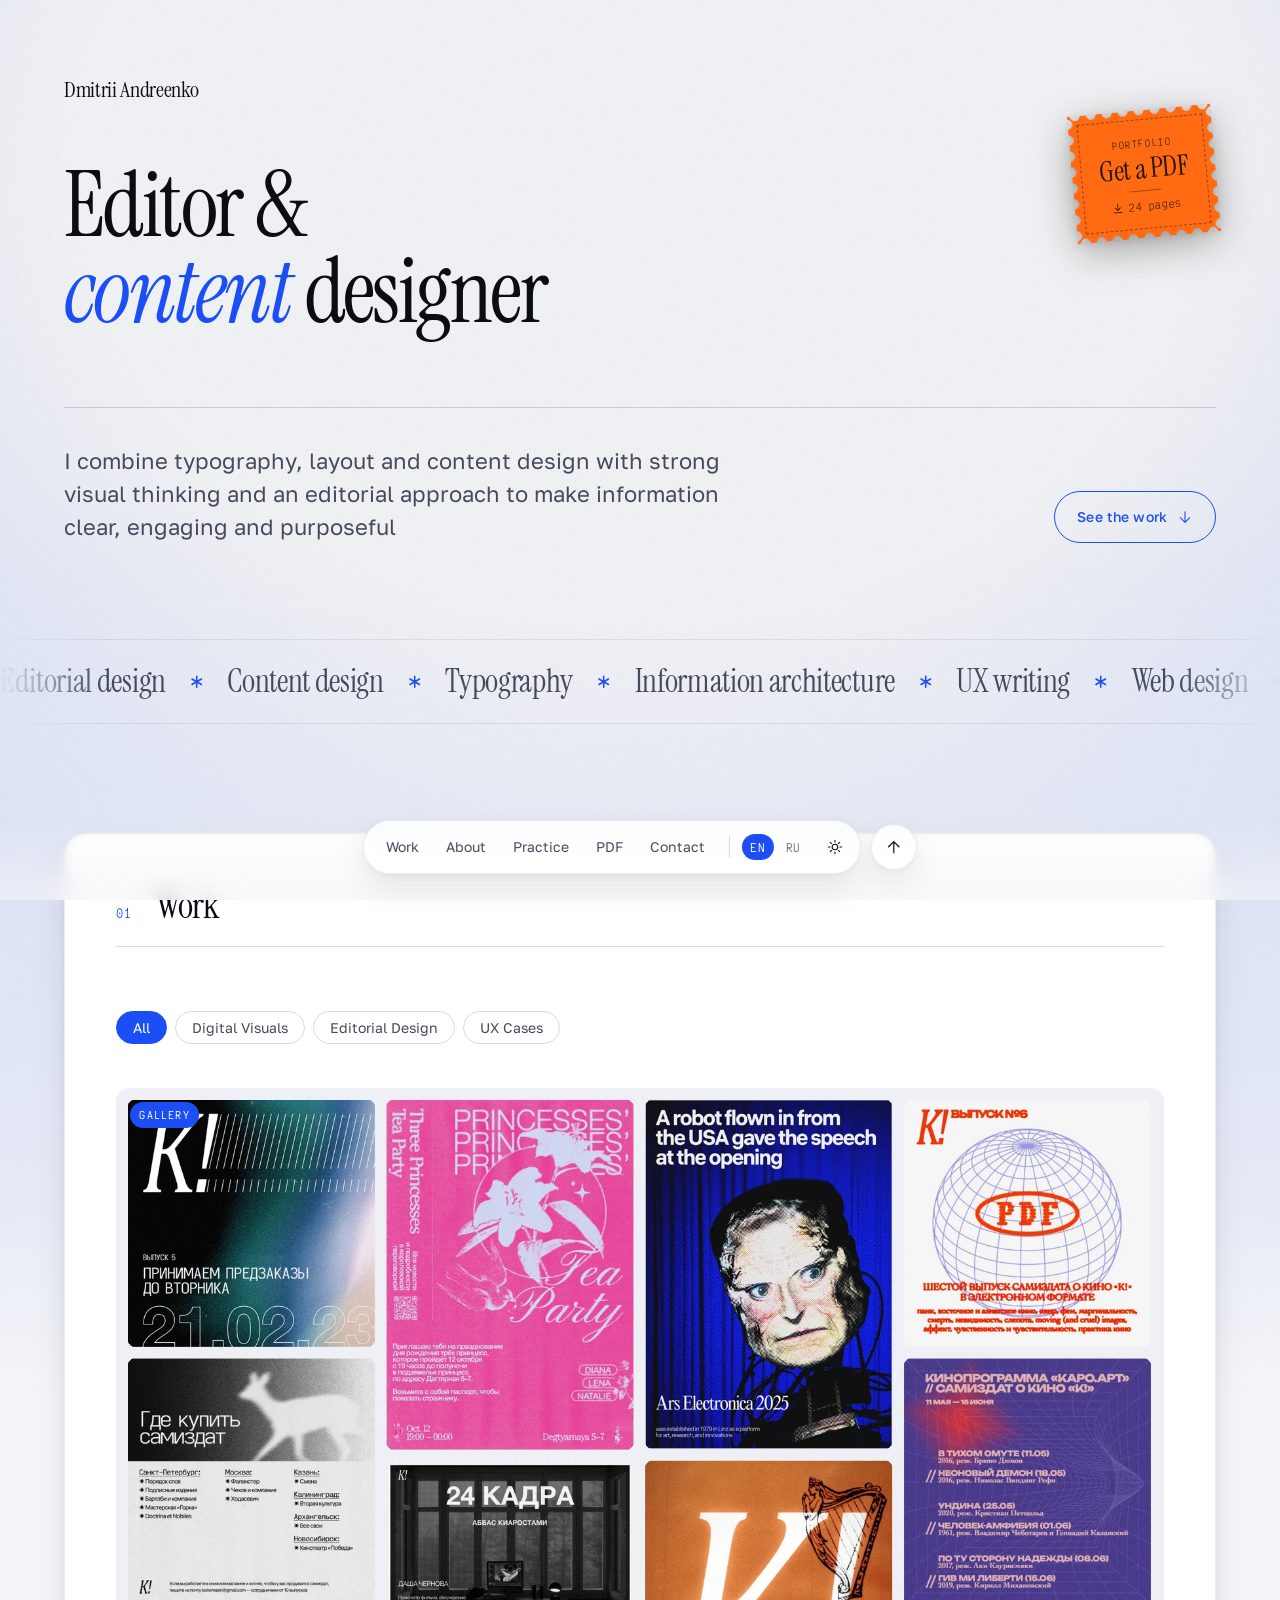
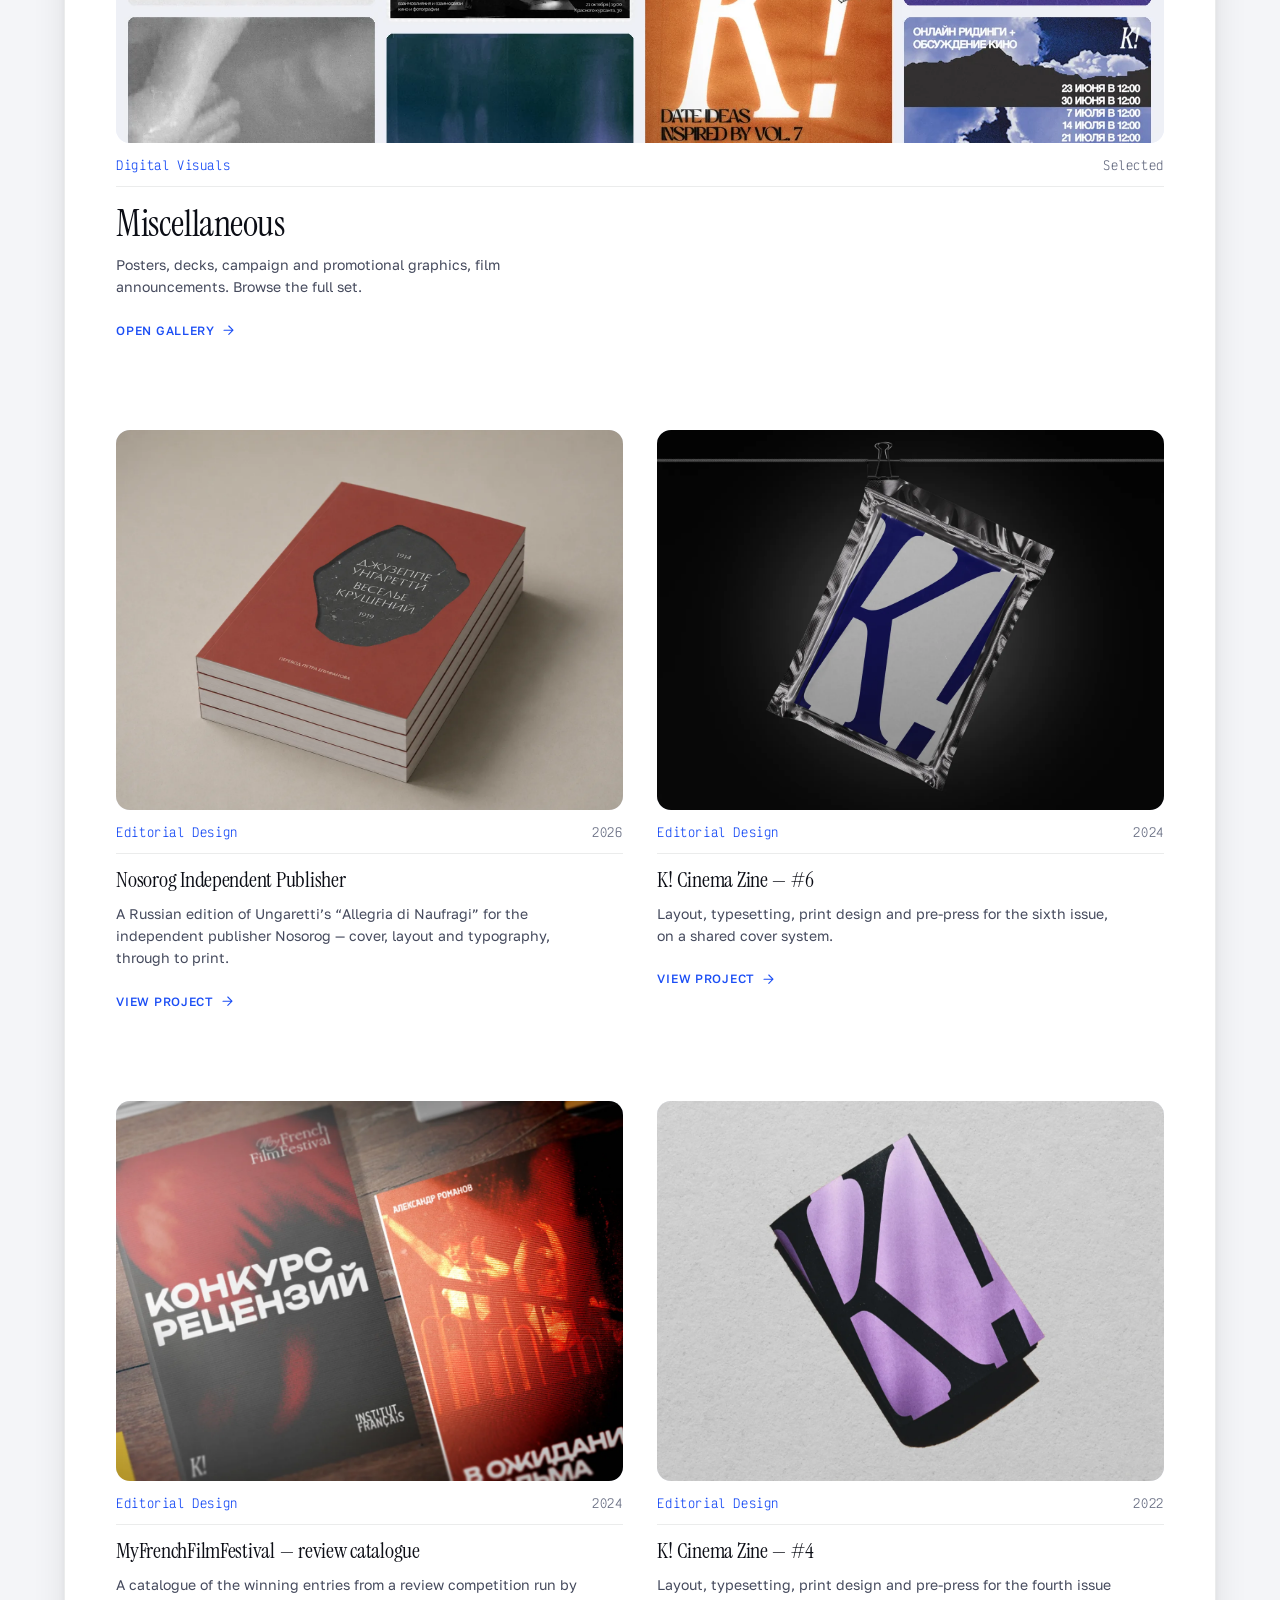
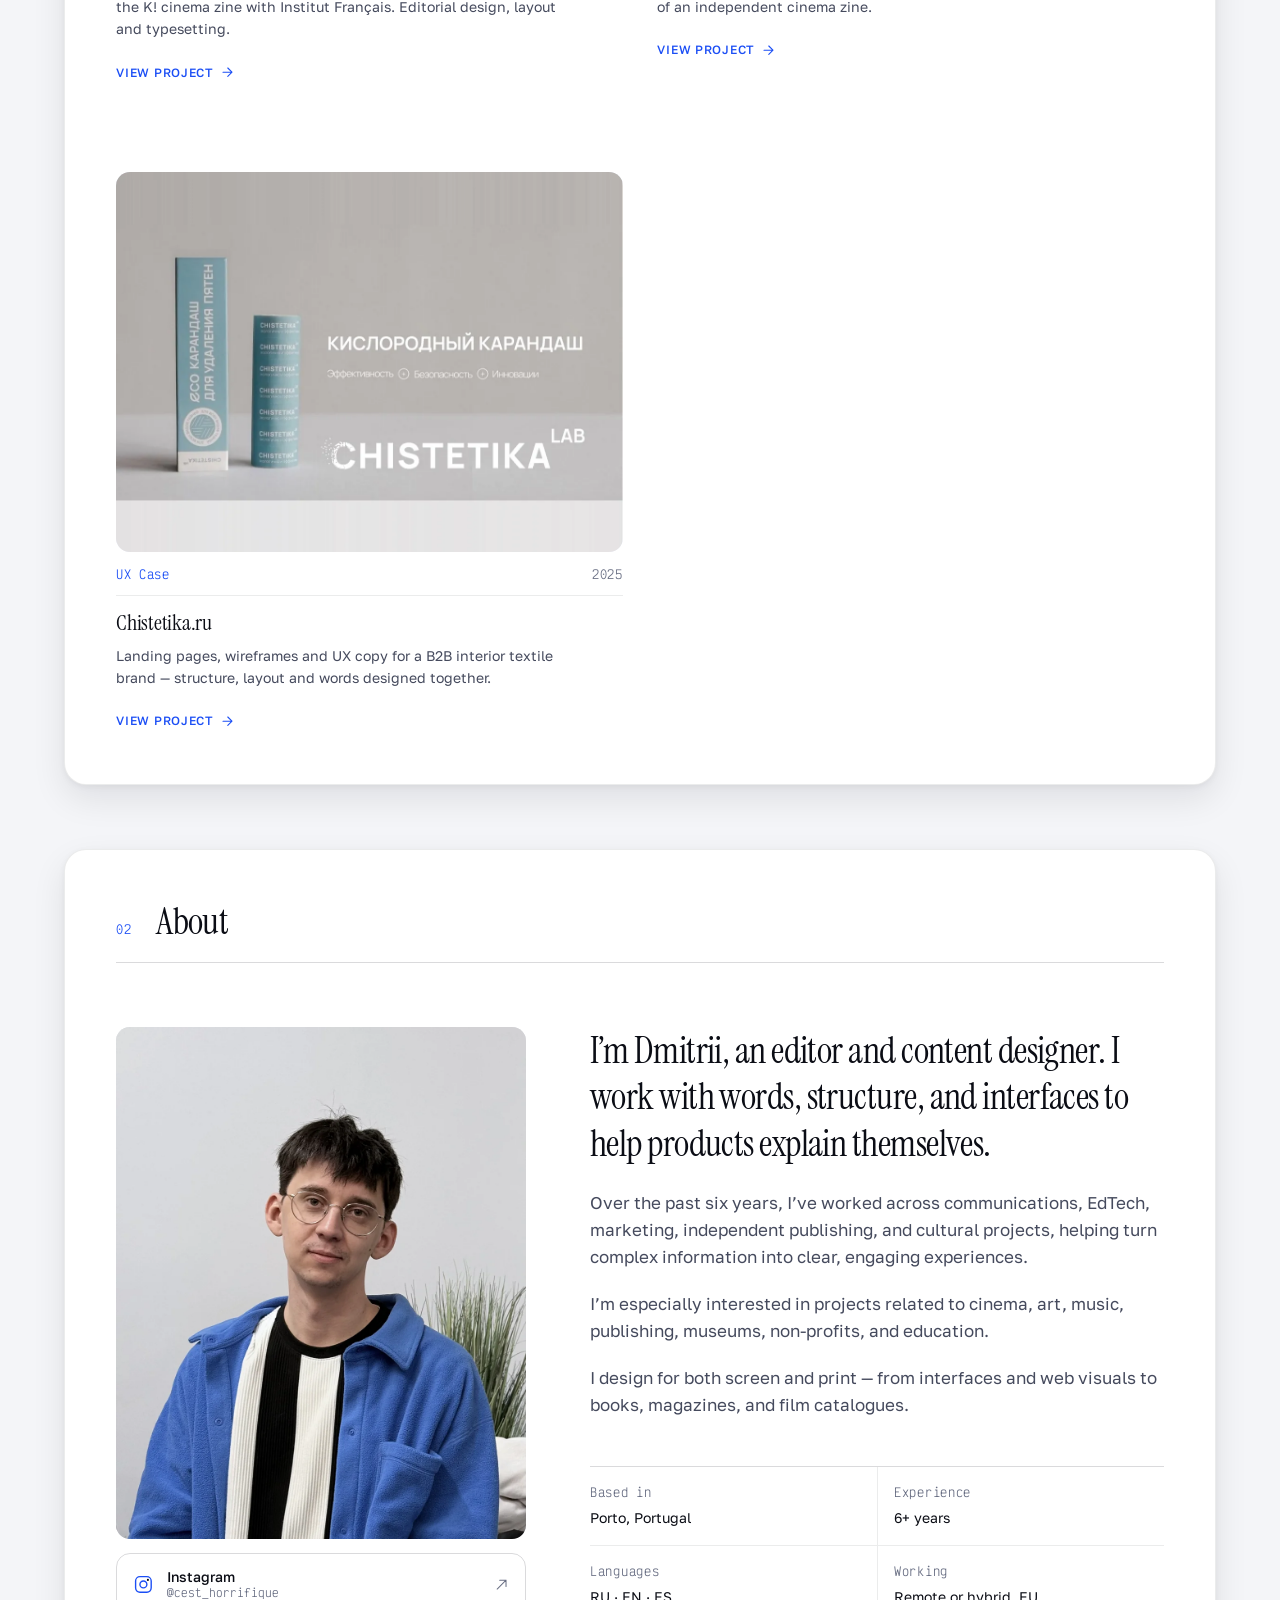
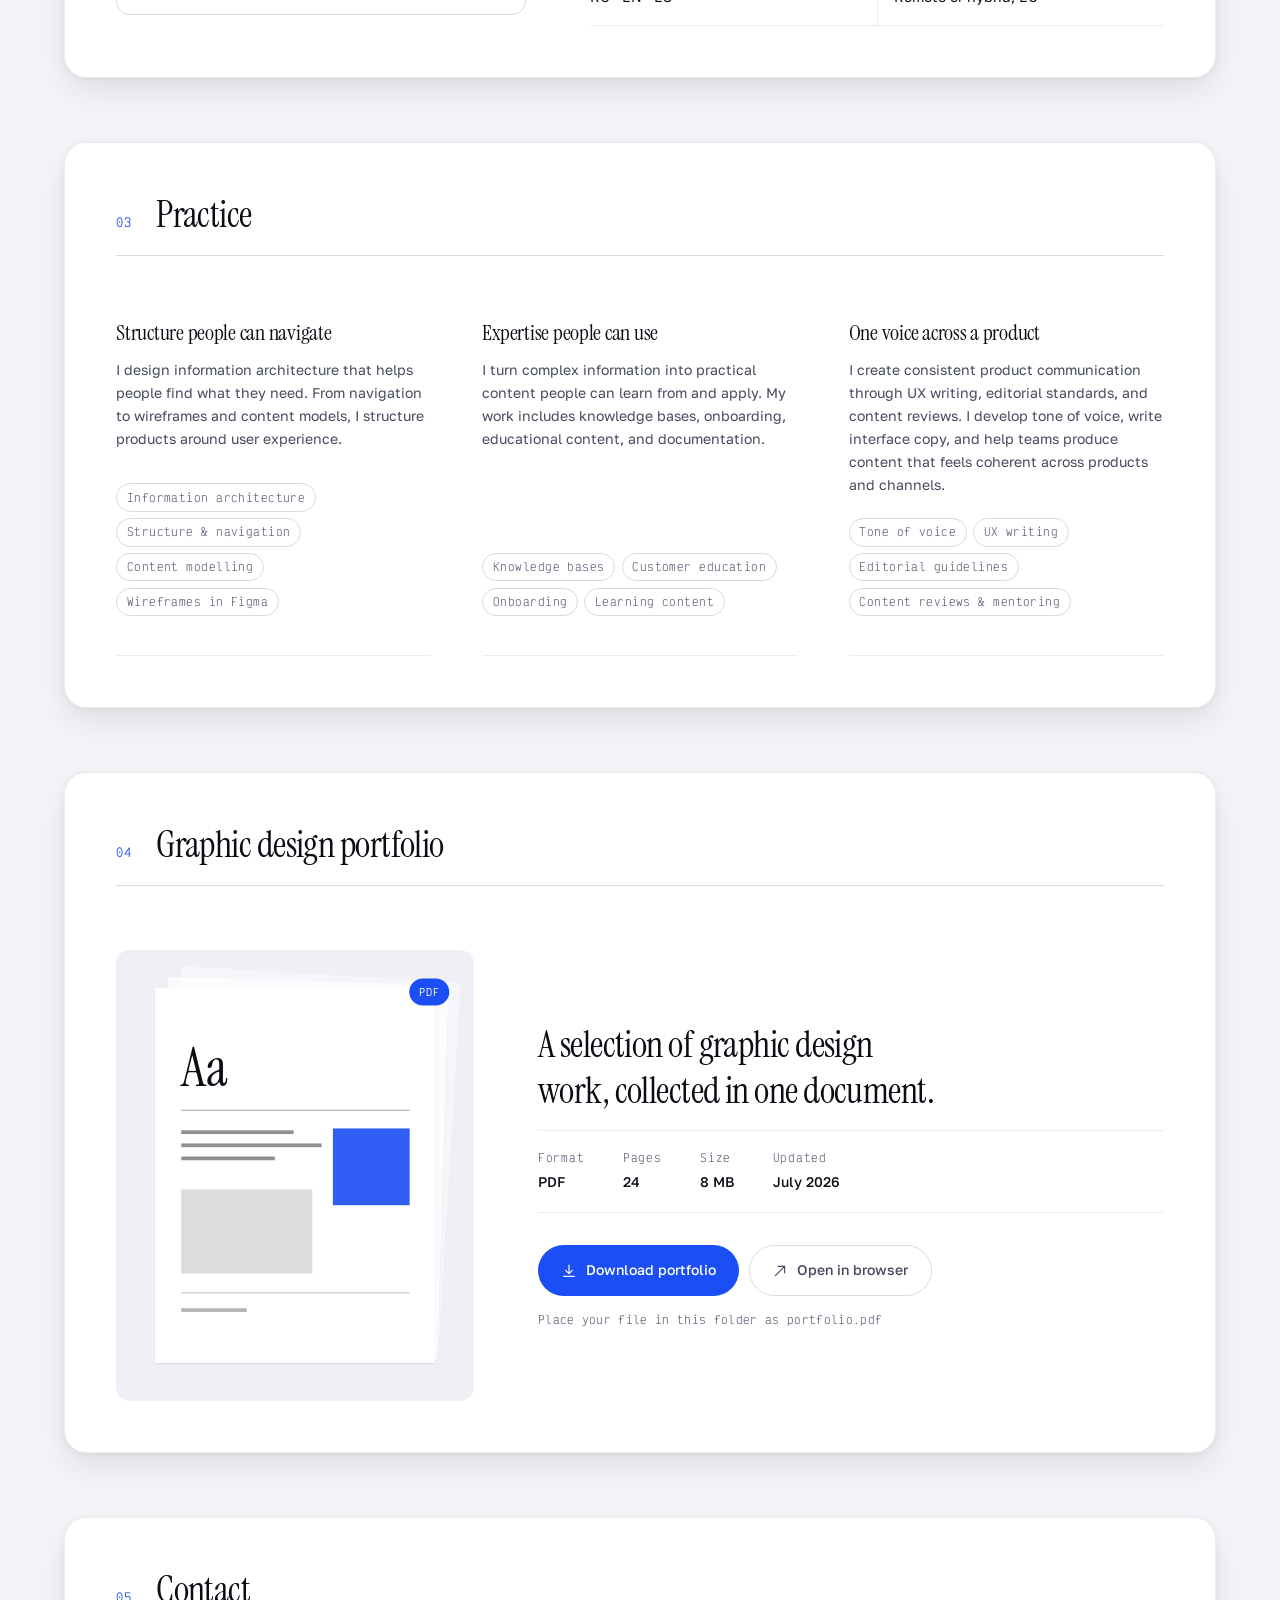
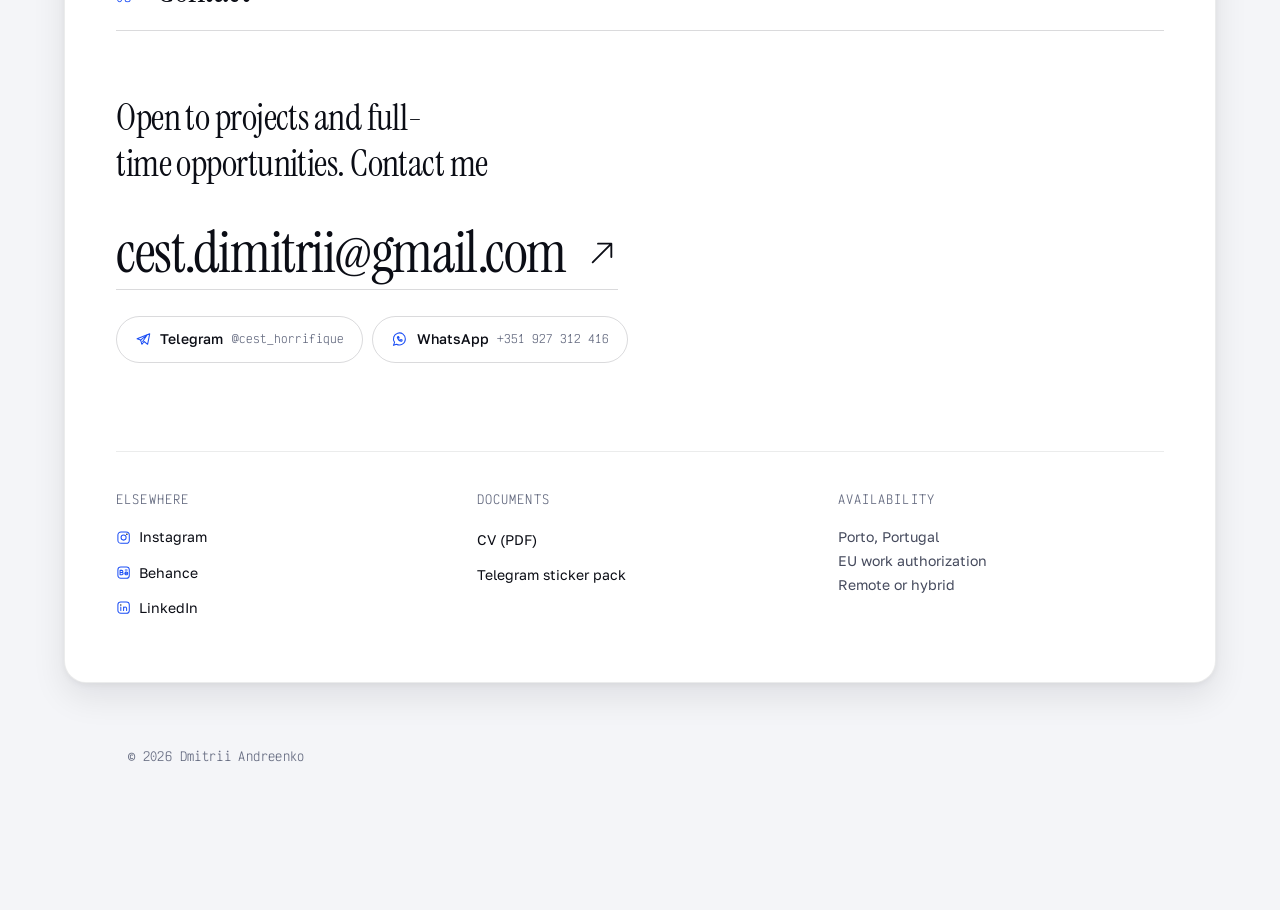
==== index.html @ 8021a2eb "Editorial pass on Russian copy, MFFF catalogue, mobile nav, image viewer; prune dead CSS" ====
<!DOCTYPE html>
<html lang="en" data-theme="light">
<head>
<meta charset="UTF-8">
<meta name="viewport" content="width=device-width, initial-scale=1.0">
<title>Dmitrii Andreenko — Editor &amp; Content Designer</title>
<meta name="description" data-i18n="meta.desc" content="Dmitrii Andreenko is an editor and content designer based in Porto, Portugal. Editorial design, digital visuals and web design, informed by information architecture and product thinking.">
<meta name="author" content="Dmitrii Andreenko">

<meta property="og:type" content="website">
<meta property="og:title" content="Dmitrii Andreenko — Editor &amp; Content Designer">
<meta property="og:description" content="Editorial approach to design. Typography, layout and content design for clear, purposeful communication.">
<meta name="theme-color" content="#F4F5F8">

<link rel="preconnect" href="https://fonts.googleapis.com">
<link rel="preconnect" href="https://fonts.gstatic.com" crossorigin>
<link href="https://fonts.googleapis.com/css2?family=Instrument+Serif:ital@0;1&family=Golos+Text:wght@400;500;600&family=Playfair+Display:ital,wght@0,400;0,500;1,400&family=Victor+Mono:wght@400;500&display=swap" rel="stylesheet">
<link rel="stylesheet" href="styles.css">
<link rel="icon" href="favicon.svg" type="image/svg+xml">
<link rel="mask-icon" href="favicon.svg" color="#1B4EF5">
</head>
<body>

<div class="field" aria-hidden="true"></div>

<div class="veil" aria-hidden="true"><i></i><i></i><i></i><i></i></div>


<a class="skip-link" href="#main" data-i18n="a11y.skip">Skip to content</a>


<main id="main">

<!-- ─────────────────────────  HERO  ───────────────────────── -->
<section class="hero" id="top">
  <div class="wrap">
    <p class="masthead reveal">
      <a href="#top" data-i18n="brand.name">Dmitrii Andreenko</a>
    </p>

    <h1 class="hero__title">
      <span class="line reveal" style="--d:.05s" data-i18n-html="hero.l1">Editor &amp;</span>
      <span class="line reveal" style="--d:.12s" data-i18n-html="hero.l2"><em>content</em> designer</span>
    </h1>

    <a class="stamp reveal" style="--d:.42s" href="#portfolio">
      <span class="stamp__paper">
        <span class="stamp__eyebrow" data-i18n="stamp.eyebrow">Portfolio</span>
        <span class="stamp__main" data-i18n="stamp.main">Get a PDF</span>
        <span class="stamp__rule" aria-hidden="true"></span>
        <span class="stamp__sub">
          <svg viewBox="0 0 24 24" aria-hidden="true"><path d="M12 3v12M7 11l5 5 5-5M4 20h16"/></svg>
          <span data-i18n="stamp.sub">24 pages</span>
        </span>
      </span>
    </a>

    <div class="hero__foot">
      <p class="hero__lede reveal" style="--d:.28s" data-i18n="hero.lede">I combine typography, layout and content design with strong visual thinking and an editorial approach to make information clear, engaging and purposeful</p>
      <a class="hero__cta reveal" style="--d:.34s" href="#work">
        <span data-i18n="hero.cta">See the work</span>
        <svg viewBox="0 0 24 24" aria-hidden="true"><path d="M12 4v16M5 13l7 7 7-7"/></svg>
      </a>
    </div>
  </div>

  <div class="ticker" aria-hidden="true">
    <div class="ticker__track">
      <span data-i18n="tick.1">Editorial design</span><svg class="ticker__sep" viewBox="0 0 12 12" aria-hidden="true"><path d="M6 1.1v9.8M1.76 3.55l8.48 4.9M10.24 3.55l-8.48 4.9"/></svg>
      <span data-i18n="tick.2">Content design</span><svg class="ticker__sep" viewBox="0 0 12 12" aria-hidden="true"><path d="M6 1.1v9.8M1.76 3.55l8.48 4.9M10.24 3.55l-8.48 4.9"/></svg>
      <span data-i18n="tick.3">Typography</span><svg class="ticker__sep" viewBox="0 0 12 12" aria-hidden="true"><path d="M6 1.1v9.8M1.76 3.55l8.48 4.9M10.24 3.55l-8.48 4.9"/></svg>
      <span data-i18n="tick.4">Information architecture</span><svg class="ticker__sep" viewBox="0 0 12 12" aria-hidden="true"><path d="M6 1.1v9.8M1.76 3.55l8.48 4.9M10.24 3.55l-8.48 4.9"/></svg>
      <span data-i18n="tick.5">UX writing</span><svg class="ticker__sep" viewBox="0 0 12 12" aria-hidden="true"><path d="M6 1.1v9.8M1.76 3.55l8.48 4.9M10.24 3.55l-8.48 4.9"/></svg>
      <span data-i18n="tick.6">Web design</span><svg class="ticker__sep" viewBox="0 0 12 12" aria-hidden="true"><path d="M6 1.1v9.8M1.76 3.55l8.48 4.9M10.24 3.55l-8.48 4.9"/></svg>
      <span data-i18n="tick.1">Editorial design</span><svg class="ticker__sep" viewBox="0 0 12 12" aria-hidden="true"><path d="M6 1.1v9.8M1.76 3.55l8.48 4.9M10.24 3.55l-8.48 4.9"/></svg>
      <span data-i18n="tick.2">Content design</span><svg class="ticker__sep" viewBox="0 0 12 12" aria-hidden="true"><path d="M6 1.1v9.8M1.76 3.55l8.48 4.9M10.24 3.55l-8.48 4.9"/></svg>
      <span data-i18n="tick.3">Typography</span><svg class="ticker__sep" viewBox="0 0 12 12" aria-hidden="true"><path d="M6 1.1v9.8M1.76 3.55l8.48 4.9M10.24 3.55l-8.48 4.9"/></svg>
      <span data-i18n="tick.4">Information architecture</span><svg class="ticker__sep" viewBox="0 0 12 12" aria-hidden="true"><path d="M6 1.1v9.8M1.76 3.55l8.48 4.9M10.24 3.55l-8.48 4.9"/></svg>
      <span data-i18n="tick.5">UX writing</span><svg class="ticker__sep" viewBox="0 0 12 12" aria-hidden="true"><path d="M6 1.1v9.8M1.76 3.55l8.48 4.9M10.24 3.55l-8.48 4.9"/></svg>
      <span data-i18n="tick.6">Web design</span><svg class="ticker__sep" viewBox="0 0 12 12" aria-hidden="true"><path d="M6 1.1v9.8M1.76 3.55l8.48 4.9M10.24 3.55l-8.48 4.9"/></svg>
    </div>
  </div>
</section>

<!-- ─────────────────────────  WORK  ───────────────────────── -->
<section class="section" id="work">
  <div class="wrap panel">
    <div class="section-head reveal">
      <span class="section-num">01</span>
      <h2 class="section-title" data-i18n="work.title">Work</h2>
    </div>

    <div class="filters reveal" role="group" aria-label="Filter projects">
      <button class="filter is-active" data-filter="all" type="button" aria-pressed="true" data-i18n="filter.all">All</button>
      <button class="filter" data-filter="visuals" type="button" aria-pressed="false" data-i18n="filter.visuals">Digital Visuals</button>
      <button class="filter" data-filter="print" type="button" aria-pressed="false" data-i18n="filter.print">Editorial Design</button>
      <button class="filter" data-filter="ux" type="button" aria-pressed="false" data-i18n="filter.ux">UX Cases</button>
    </div>

    <ul class="work-grid" id="work-grid">
      <!-- 1 · Miscellaneous gallery -->
      <li class="card card--wide card--gallery reveal" data-cat="visuals">
        <a href="gallery.html" class="card__link">
          <div class="card__visual">
            <picture>
              <source srcset="images/covers/visuals.webp" type="image/webp">
              <img src="images/covers/visuals.jpg" alt="" loading="lazy" decoding="async" width="1600" height="1000">
            </picture>
            <span class="card__badge" data-i18n="card.gallery">Gallery</span>
          </div>
          <div class="card__body">
            <div class="card__meta"><span data-i18n="cat.visuals">Digital Visuals</span><span data-i18n="p4.year">Selected</span></div>
            <h3 class="card__title" data-i18n="p4.title">Miscellaneous</h3>
            <p class="card__desc" data-i18n="p4.desc">Posters, decks, campaign and promotional graphics, film announcements. Browse the full set.</p>
            <span class="card__more"><span data-i18n="card.open">Open gallery</span><svg viewBox="0 0 24 24" aria-hidden="true"><path d="M5 12h14M13 5l7 7-7 7"/></svg></span>
          </div>
        </a>
      </li>

      <!-- 2 · Book -->
      <li class="card reveal" data-cat="print">
        <a href="#" class="card__link" data-project="nosorog">
          <div class="card__visual">
            <picture>
              <source srcset="images/covers/nosorog.webp" type="image/webp">
              <img src="images/covers/nosorog.jpg" alt="" loading="lazy" decoding="async" width="1400" height="1054">
            </picture>
          </div>
          <div class="card__body">
            <div class="card__meta"><span data-i18n="cat.print">Editorial Design</span><span data-i18n="p1.year">2026</span></div>
            <h3 class="card__title" data-i18n="p1.title">Nosorog Independent Publisher</h3>
            <p class="card__desc" data-i18n="p1.desc">A Russian edition of Ungaretti’s “Allegria di Naufragi” for the independent publisher Nosorog — cover, layout and typography, through to print.</p>
            <span class="card__more"><span data-i18n="card.more">View project</span><svg viewBox="0 0 24 24" aria-hidden="true"><path d="M5 12h14M13 5l7 7-7 7"/></svg></span>
          </div>
        </a>
      </li>

      <!-- 3 · Zine -->
      <li class="card reveal" data-cat="print">
        <a href="#" class="card__link" data-project="kzine6">
          <div class="card__visual">
            <picture>
              <source srcset="images/covers/kzine6.webp" type="image/webp">
              <img src="images/covers/kzine6.jpg" alt="" loading="lazy" decoding="async" width="1400" height="1054">
            </picture>
          </div>
          <div class="card__body">
            <div class="card__meta"><span data-i18n="cat.print">Editorial Design</span><span data-i18n="p3.year">2024</span></div>
            <h3 class="card__title" data-i18n="p3.title">K! Cinema Zine — #6</h3>
            <p class="card__desc" data-i18n="p3.desc">Layout, typesetting, print design and pre-press for the sixth issue, on a shared cover system.</p>
            <span class="card__more"><span data-i18n="card.more">View project</span><svg viewBox="0 0 24 24" aria-hidden="true"><path d="M5 12h14M13 5l7 7-7 7"/></svg></span>
          </div>
        </a>
      </li>

      <!-- 4 · Festival catalogue -->
      <li class="card reveal" data-cat="print">
        <a href="#" class="card__link" data-project="mfff">
          <div class="card__visual">
            <picture>
              <source srcset="images/covers/mfff.webp" type="image/webp">
              <img src="images/covers/mfff.jpg" alt="" loading="lazy" decoding="async" width="1200" height="900">
            </picture>
          </div>
          <div class="card__body">
            <div class="card__meta"><span data-i18n="cat.print">Editorial Design</span><span data-i18n="p7.year">2024</span></div>
            <h3 class="card__title" data-i18n="p7.title">MyFrenchFilmFestival — review catalogue</h3>
            <p class="card__desc" data-i18n="p7.desc">A catalogue of the winning entries from a review competition run by the K! cinema zine with Institut Français. Editorial design, layout and typesetting.</p>
            <span class="card__more"><span data-i18n="card.more">View project</span><svg viewBox="0 0 24 24" aria-hidden="true"><path d="M5 12h14M13 5l7 7-7 7"/></svg></span>
          </div>
        </a>
      </li>

      <!-- 5 · Zine -->
      <li class="card reveal" data-cat="print">
        <a href="#" class="card__link" data-project="kzine4">
          <div class="card__visual">
            <picture>
              <source srcset="images/covers/kzine4.webp" type="image/webp">
              <img src="images/covers/kzine4.jpg" alt="" loading="lazy" decoding="async" width="1400" height="1054">
            </picture>
          </div>
          <div class="card__body">
            <div class="card__meta"><span data-i18n="cat.print">Editorial Design</span><span data-i18n="p2.year">2022</span></div>
            <h3 class="card__title" data-i18n="p2.title">K! Cinema Zine — #4</h3>
            <p class="card__desc" data-i18n="p2.desc">Layout, typesetting, print design and pre-press for the fourth issue of an independent cinema zine.</p>
            <span class="card__more"><span data-i18n="card.more">View project</span><svg viewBox="0 0 24 24" aria-hidden="true"><path d="M5 12h14M13 5l7 7-7 7"/></svg></span>
          </div>
        </a>
      </li>

      <!-- 6 · UX case -->
      <li class="card reveal" data-cat="ux">
        <a href="case-chistetika.html" class="card__link">
          <div class="card__visual">
            <picture>
              <source srcset="images/covers/chistetika.webp" type="image/webp">
              <img src="images/covers/chistetika.jpg" alt="" loading="lazy" decoding="async" width="1080" height="810">
            </picture>
          </div>
          <div class="card__body">
            <div class="card__meta"><span data-i18n="cat.ux">UX Case</span><span data-i18n="p5.year">2025</span></div>
            <h3 class="card__title" data-i18n="p5.title">Chistetika.ru</h3>
            <p class="card__desc" data-i18n="p5.desc">Landing pages, wireframes and UX copy for a B2B interior textile brand — structure, layout and words designed together.</p>
            <span class="card__more"><span data-i18n="card.more">View project</span><svg viewBox="0 0 24 24" aria-hidden="true"><path d="M5 12h14M13 5l7 7-7 7"/></svg></span>
          </div>
        </a>
      </li>

      <!-- 7 · UX case, Souz-M — parked until the case is written.
           Delete this wrapper to restore it; p6.* is still in the
           dictionary, so the copy comes back with it.

      <li class="card reveal" data-cat="ux">
        <a href="#" class="card__link">
          <div class="card__visual">
            <svg class="art" viewBox="0 0 600 500" preserveAspectRatio="xMidYMid slice" aria-hidden="true">
              <rect class="art-bg" width="600" height="500"/>
              <g class="art-fg">
                <rect x="70" y="70" width="460" height="34" rx="4" opacity=".2"/>
                <rect x="70" y="132" width="220" height="180" rx="4" opacity=".28"/>
                <rect x="310" y="132" width="220" height="14" rx="7" opacity=".8"/>
                <rect x="310" y="160" width="180" height="8" rx="4" opacity=".4"/>
                <rect x="310" y="180" width="200" height="8" rx="4" opacity=".4"/>
                <rect x="310" y="200" width="160" height="8" rx="4" opacity=".4"/>
                <rect x="310" y="240" width="140" height="40" rx="20" opacity=".55"/>
                <rect x="70" y="350" width="460" height="1.5" opacity=".35"/>
                <rect x="70" y="380" width="120" height="8" rx="4" opacity=".3"/>
              </g>
            </svg>
          </div>
          <div class="card__body">
            <div class="card__meta"><span data-i18n="cat.ux">UX Case</span><span data-i18n="p6.year">2024–2026</span></div>
            <h3 class="card__title" data-i18n="p6.title">Souz-M.ru</h3>
            <p class="card__desc" data-i18n="p6.desc">Landing pages and information architecture for the second brand in the group, built on a shared content system.</p>
            <span class="card__more"><span data-i18n="card.more">View project</span><svg viewBox="0 0 24 24" aria-hidden="true"><path d="M5 12h14M13 5l7 7-7 7"/></svg></span>
          </div>
        </a>
      </li>
      -->

    </ul>
    <p class="grid-empty" id="grid-empty" hidden data-i18n="work.empty">No projects in this category yet.</p>
  </div>
</section>

<!-- ─────────────────────────  ABOUT  ───────────────────────── -->


<section class="section section--rule" id="about">
  <div class="wrap panel">
    <div class="section-head reveal">
      <span class="section-num">02</span>
      <h2 class="section-title" data-i18n="about.title">About</h2>
    </div>

    <div class="about">
      <div class="about__aside reveal">
        <div class="portrait">
          <svg class="portrait__ph" viewBox="0 0 400 500" preserveAspectRatio="xMidYMid slice" aria-hidden="true">
            <rect width="400" height="500" fill="currentColor" opacity=".06"/>
            <circle cx="200" cy="185" r="78" fill="currentColor" opacity=".2"/>
            <path d="M60 500c0-84 63-152 140-152s140 68 140 152z" fill="currentColor" opacity=".2"/>
          </svg>
          <picture>
            <source srcset="photo.webp" type="image/webp">
            <img class="portrait__img" src="photo.jpg" alt="Dmitrii Andreenko" onerror="this.remove()" width="1000" height="1250">
          </picture>
        </div>

        <a class="ig" href="https://www.instagram.com/cest_horrifique/" target="_blank" rel="noopener">
          <svg class="ig__icon" viewBox="0 0 24 24" aria-hidden="true">
            <rect x="3" y="3" width="18" height="18" rx="5"/>
            <circle cx="12" cy="12" r="4"/>
            <circle cx="17.2" cy="6.8" r="1.2" fill="currentColor" stroke="none"/>
          </svg>
          <span class="ig__text">
            <span class="ig__label" data-i18n="ig.label">Instagram</span>
            <span class="ig__handle" data-i18n="ig.handle">@cest_horrifique</span>
          </span>
          <svg class="ig__arrow" viewBox="0 0 24 24" aria-hidden="true"><path d="M5 19L19 5M9 5h10v10"/></svg>
        </a>
      </div>

      <div class="about__text">
        <p class="lead reveal" data-i18n="about.lead">I’m Dmitrii, an editor and content designer. I work with words, structure, and interfaces to help products explain themselves.</p>
        <p class="reveal" data-i18n="about.p2">Over the past six years, I’ve worked across communications, EdTech, marketing, independent publishing, and cultural projects, helping turn complex information into clear, engaging experiences.</p>
        <p class="reveal" data-i18n="about.p3">I’m especially interested in projects related to cinema, art, music, publishing, museums, non-profits, and education.</p>
        <p class="reveal" data-i18n="about.p4">I design for both screen and print — from interfaces and web visuals to books, magazines, and film catalogues.</p>

        <dl class="facts reveal">
          <div class="fact"><dt data-i18n="fact.city">Based in</dt><dd data-i18n="fact.city.v">Porto, Portugal</dd></div>
          <div class="fact"><dt data-i18n="fact.exp">Experience</dt><dd data-i18n="fact.exp.v">6+ years</dd></div>
          <div class="fact"><dt data-i18n="fact.lang">Languages</dt><dd data-i18n="fact.lang.v">RU · EN · ES</dd></div>
          <div class="fact"><dt data-i18n="fact.mode">Working</dt><dd data-i18n="fact.mode.v">Remote or hybrid, EU</dd></div>
        </dl>
      </div>
    </div>
  </div>
</section>

<!-- ─────────────────────────  PRACTICE  ───────────────────────── -->


<section class="section section--rule" id="practice">
  <div class="wrap panel">
    <div class="section-head reveal">
      <span class="section-num">03</span>
      <h2 class="section-title" data-i18n="practice.title">Practice</h2>
    </div>

    <ol class="practice">
      <li class="practice__item reveal">
        <h3 data-i18n="pr1.title">Structure people can navigate</h3>
        <p data-i18n="pr1.desc">I design information architecture that helps people find what they need. From navigation to wireframes and content models, I structure products around user experience.</p>
        <ul class="tags">
          <li data-i18n="pr1.t1">Information architecture</li><li data-i18n="pr1.t2">Structure &amp; navigation</li>
          <li data-i18n="pr1.t3">Content modelling</li><li data-i18n="pr1.t4">Wireframes in Figma</li>
        </ul>
      </li>
      <li class="practice__item reveal">
        <h3 data-i18n="pr2.title">Expertise people can use</h3>
        <p data-i18n="pr2.desc">I turn complex information into practical content people can learn from and apply. My work includes knowledge bases, onboarding, educational content, and documentation.</p>
        <ul class="tags">
          <li data-i18n="pr2.t1">Knowledge bases</li><li data-i18n="pr2.t2">Customer education</li>
          <li data-i18n="pr2.t3">Onboarding</li><li data-i18n="pr2.t4">Learning content</li>
        </ul>
      </li>
      <li class="practice__item reveal">
        <h3 data-i18n="pr3.title">One voice across a product</h3>
        <p data-i18n="pr3.desc">I create consistent product communication through UX writing, editorial standards, and content reviews. I develop tone of voice, write interface copy, and help teams produce content that feels coherent across products and channels.</p>
        <ul class="tags">
          <li data-i18n="pr3.t1">Tone of voice</li><li data-i18n="pr3.t2">UX writing</li>
          <li data-i18n="pr3.t3">Editorial guidelines</li><li data-i18n="pr3.t4">Content reviews &amp; mentoring</li>
        </ul>
      </li>
    </ol>
  </div>
</section>

<!-- ─────────────────────────  PDF PORTFOLIO  ───────────────────────── -->


<section class="section section--rule" id="portfolio">
  <div class="wrap panel">
    <div class="section-head reveal">
      <span class="section-num">04</span>
      <h2 class="section-title" data-i18n="pdf.title">Graphic design portfolio</h2>
    </div>

    <div class="pdf reveal">
      <div class="pdf__preview" aria-hidden="true">
        <div class="pdf__sheet pdf__sheet--3"></div>
        <div class="pdf__sheet pdf__sheet--2"></div>
        <div class="pdf__sheet pdf__sheet--1">
          <svg viewBox="0 0 300 400" preserveAspectRatio="xMidYMid meet">
            <rect width="300" height="400" class="pdf-page"/>
            <text x="28" y="105" font-size="58" font-family="Instrument Serif, Georgia, serif" class="pdf-ink">Aa</text>
            <rect x="28" y="130" width="244" height="1.2" class="pdf-ink" opacity=".35"/>
            <rect x="28" y="152" width="120" height="4" class="pdf-ink" opacity=".45"/>
            <rect x="28" y="166" width="150" height="4" class="pdf-ink" opacity=".45"/>
            <rect x="28" y="180" width="100" height="4" class="pdf-ink" opacity=".45"/>
            <rect x="190" y="150" width="82" height="82" class="pdf-accent" opacity=".9"/>
            <rect x="28" y="215" width="140" height="90" class="pdf-ink" opacity=".14"/>
            <rect x="28" y="325" width="244" height="1.2" class="pdf-ink" opacity=".25"/>
            <rect x="28" y="342" width="70" height="4" class="pdf-ink" opacity=".3"/>
          </svg>
        </div>
        <span class="pdf__badge">PDF</span>
      </div>

      <div class="pdf__body">
        <p class="pdf__lede" data-i18n="pdf.lede">
          A selection of graphic design work, collected in one document.
        </p>

        <dl class="pdf__specs">
          <div><dt data-i18n="pdf.spec.format">Format</dt><dd>PDF</dd></div>
          <div><dt data-i18n="pdf.spec.pages">Pages</dt><dd data-i18n="pdf.spec.pages.v">24</dd></div>
          <div><dt data-i18n="pdf.spec.size">Size</dt><dd data-i18n="pdf.spec.size.v">8 MB</dd></div>
          <div><dt data-i18n="pdf.spec.updated">Updated</dt><dd data-i18n="pdf.spec.updated.v">July 2026</dd></div>
        </dl>

        <div class="pdf__actions">
          <a class="btn btn--solid" href="portfolio.pdf" download>
            <svg viewBox="0 0 24 24" aria-hidden="true"><path d="M12 3v12M7 11l5 5 5-5M4 20h16"/></svg>
            <span data-i18n="pdf.download">Download portfolio</span>
          </a>
          <a class="btn btn--ghost" href="portfolio.pdf" target="_blank" rel="noopener">
            <svg viewBox="0 0 24 24" aria-hidden="true"><path d="M5 19L19 5M9 5h10v10"/></svg>
            <span data-i18n="pdf.open">Open in browser</span>
          </a>
        </div>
        <p class="pdf__hint" data-i18n="pdf.hint">Place your file in this folder as portfolio.pdf</p>
      </div>
    </div>
  </div>
</section>

<!-- ─────────────────────────  CONTACT  ───────────────────────── -->


<section class="section section--contact" id="contact">
  <div class="wrap panel">
    <div class="section-head reveal">
      <span class="section-num">05</span>
      <h2 class="section-title" data-i18n="contact.title">Contact</h2>
    </div>

    <p class="contact-line reveal" data-i18n="contact.line">Open to projects and full-time opportunities. Contact me</p>

    <a class="mailto reveal" href="mailto:cest.dimitrii@gmail.com">
      <span class="mailto__text">cest.dimitrii@gmail.com</span>
      <svg viewBox="0 0 24 24" aria-hidden="true"><path d="M5 19L19 5M9 5h10v10"/></svg>
    </a>

    <ul class="reach reveal">
      <li><a href="https://t.me/cest_horrifique" target="_blank" rel="noopener">
        <svg viewBox="0 0 24 24" aria-hidden="true"><path d="M21 4L3 11l5 2 2 6 3-4 5 4z"/><path d="M8 13l9-7-6 9"/></svg>
        <span class="reach__name">Telegram</span>
        <span class="reach__val">@cest_horrifique</span>
      </a></li>
      <li><a href="https://wa.me/351927312416" target="_blank" rel="noopener">
        <svg viewBox="0 0 24 24" aria-hidden="true"><path d="M20.5 11.5a8.5 8.5 0 0 1-12.6 7.4L3.5 20.5l1.6-4.3A8.5 8.5 0 1 1 20.5 11.5z"/><path d="M9 9.2c.3 1 .8 1.9 1.5 2.6.7.7 1.6 1.2 2.6 1.5l.9-1.1 1.9.8-.4 1.5a5.6 5.6 0 0 1-4.5-1.6 5.6 5.6 0 0 1-1.6-4.5l1.5-.4.8 1.9z"/></svg>
        <span class="reach__name">WhatsApp</span>
        <span class="reach__val">+351 927 312 416</span>
      </a></li>
    </ul>

    <div class="contact-grid">
      <div class="contact-block reveal">
        <h3 data-i18n="contact.social">Elsewhere</h3>
        <ul class="links">
          <li><a class="link--icon" href="https://www.instagram.com/cest_horrifique/" target="_blank" rel="noopener">
            <svg viewBox="0 0 24 24" aria-hidden="true"><rect x="3" y="3" width="18" height="18" rx="5"/><circle cx="12" cy="12" r="4"/><circle cx="17.2" cy="6.8" r="1.2" fill="currentColor" stroke="none"/></svg>
            Instagram</a></li>
          <li><a class="link--icon" href="https://www.behance.net/diidentikit" target="_blank" rel="noopener">
            <svg viewBox="0 0 24 24" aria-hidden="true"><rect x="3" y="3" width="18" height="18" rx="4.5"/><path d="M6.4 8.5h2.8a1.65 1.65 0 0 1 0 3.3H6.4zM6.4 11.8h3.1a1.75 1.75 0 0 1 0 3.5H6.4z"/><path d="M18.2 14.5a2.25 2.25 0 1 1 .35-1.45H13.9"/><path d="M14.6 8h3"/></svg>
            Behance</a></li>
          <li><a class="link--icon" href="https://www.linkedin.com/in/dmitrii-andreenko-b3344a3b6/" target="_blank" rel="noopener">
            <svg viewBox="0 0 24 24" aria-hidden="true"><rect x="3" y="3" width="18" height="18" rx="4.5"/><path d="M7.6 11v5.4"/><circle cx="7.6" cy="7.9" r="1.05" fill="currentColor" stroke="none"/><path d="M12 16.4V11m0 2.6a2.4 2.4 0 0 1 4.8 0v2.8"/></svg>
            LinkedIn</a></li>
        </ul>
      </div>
      <div class="contact-block reveal">
        <h3 data-i18n="contact.docs">Documents</h3>
        <ul class="links">
          <li><a href="cv.pdf" download data-i18n="contact.cv">CV (PDF)</a></li>
          <li><a href="https://t.me/addstickers/Holy_moly19" target="_blank" rel="noopener" data-i18n="contact.deck">Telegram sticker pack</a></li>
        </ul>
      </div>
      <div class="contact-block reveal">
        <h3 data-i18n="contact.studio">Availability</h3>
        <p class="addr" data-i18n-html="contact.addr">Porto, Portugal<br>EU work authorization<br>Remote or hybrid</p>
      </div>
    </div>
  </div>
</section>

</main>

<footer class="site-footer">
  <div class="wrap footer-inner">
    <p>&copy; <span id="year">2026</span> <span data-i18n="brand.name">Dmitrii Andreenko</span></p>
  </div>
</footer>

<!-- ─────────────────────────  LIGHTBOX  ───────────────────────── -->
<div class="lb" id="lightbox" role="dialog" aria-modal="true" aria-labelledby="lb-title" hidden>
  <div class="lb__backdrop" data-lb-close></div>

  <div class="lb__panel" role="document">
    <button class="lb__close" type="button" data-lb-close aria-label="Close">
      <svg viewBox="0 0 24 24" aria-hidden="true"><path d="M6 6l12 12M18 6L6 18"/></svg>
    </button>

    <div class="lb__stage">
      <div class="lb__frame" id="lb-frame"></div>

      <button class="lb__nav lb__nav--prev" type="button" id="lb-prev" aria-label="Previous image">
        <svg viewBox="0 0 24 24" aria-hidden="true"><path d="M15 5l-7 7 7 7"/></svg>
      </button>
      <button class="lb__nav lb__nav--next" type="button" id="lb-next" aria-label="Next image">
        <svg viewBox="0 0 24 24" aria-hidden="true"><path d="M9 5l7 7-7 7"/></svg>
      </button>

      <p class="lb__counter"><span id="lb-index">1</span>&thinsp;/&thinsp;<span id="lb-total">3</span></p>
    </div>

    <p class="lb__caption" id="lb-caption"></p>

    <ul class="lb__thumbs" id="lb-thumbs"></ul>

    <div class="lb__info">
      <div class="lb__text">
        <p class="lb__meta" id="lb-meta"></p>
        <h2 class="lb__title" id="lb-title"></h2>
        <p class="lb__desc" id="lb-desc"></p>
      </div>
      <dl class="lb__credits" id="lb-credits"></dl>
    </div>
  </div>
</div>

<!-- ─────────────────────────  DOCK  ───────────────────────── -->
<div class="dock-zone">
  <nav class="dock" aria-label="Primary">
    <div class="dock__rail" aria-hidden="true">
      <div class="dock__progress" id="scroll-progress"></div>
    </div>

    <button class="dock__burger" type="button" id="nav-toggle"
            aria-expanded="false" aria-controls="dock-nav"
            data-i18n-aria="nav.menu" aria-label="Menu">
      <span class="dock__burger-i" aria-hidden="true"></span>
    </button>

    <ul class="dock__nav" id="dock-nav">
      <li><a href="#work"      class="dock__link" data-i18n="nav.work">Work</a></li>
      <li><a href="#about"     class="dock__link" data-i18n="nav.about">About</a></li>
      <li><a href="#practice"  class="dock__link" data-i18n="nav.practice">Practice</a></li>
      <li><a href="#portfolio" class="dock__link" data-i18n="nav.pdf">PDF</a></li>
      <li><a href="#contact"   class="dock__link" data-i18n="nav.contact">Contact</a></li>
    </ul>

    <span class="dock__sep" aria-hidden="true"></span>

    <div class="lang" role="group" aria-label="Language / Язык">
      <button class="lang__btn is-active" type="button" data-lang="en" aria-pressed="true">EN</button>
      <button class="lang__btn" type="button" data-lang="ru" aria-pressed="false">RU</button>
    </div>

    <button class="icon-btn" id="theme-toggle" type="button" aria-label="Switch to dark theme" aria-pressed="false">
      <svg class="icon icon--sun" viewBox="0 0 24 24" aria-hidden="true"><circle cx="12" cy="12" r="4.2"/><g><path d="M12 2v2.6M12 19.4V22M22 12h-2.6M4.6 12H2M19.07 4.93l-1.84 1.84M6.77 17.23l-1.84 1.84M19.07 19.07l-1.84-1.84M6.77 6.77L4.93 4.93"/></g></svg>
      <svg class="icon icon--moon" viewBox="0 0 24 24" aria-hidden="true"><path d="M20.5 14.6A8.6 8.6 0 0 1 9.4 3.5a8.6 8.6 0 1 0 11.1 11.1z"/></svg>
    </button>
  </nav>

  <a class="dock-top" href="#top" id="to-top" data-i18n-aria="footer.top" aria-label="Back to top">
    <svg viewBox="0 0 24 24" aria-hidden="true"><path d="M12 20V5M5 12l7-7 7 7"/></svg>
  </a>
</div>

<script src="i18n.js"></script>
<script src="projects.js"></script>
<script src="main.js"></script>
</body>
</html>
---- styles.css ----
/* ============================================================
   Dmitrii Andreenko — portfolio
   Editorial / typographic system · EN / RU
   ------------------------------------------------------------
   1. Tokens     4. Header    7. About      10. Contact
   2. Base       5. Hero      8. Practice   11. Footer
   3. Layout     6. Work      9. PDF        12. Responsive
   ============================================================ */

/* ── 1. TOKENS ───────────────────────────────────────────── */
:root{
  /* palette — light.
     --paper is the acid field the cards float on; --card is the
     surface content actually sits on. Ink is warm-shifted to sit
     with the lime rather than fight it.                        */
  --paper:      #f4f5f8;              /* the field panels sit on */
  --card:       #ffffff;              /* panel surface */
  --paper-2:    #eef0f6;              /* inset surfaces on a panel */
  --ink:        #0b0d15;
  --ink-2:      #454a5d;
  --ink-3:      #686e83;
  --rule:       rgba(11,13,21,.15);
  --rule-soft:  rgba(11,13,21,.08);
  --accent:     #1b4ef5;
  --accent-2:   #1b4ef5;              /* accent for large fills */
  --accent-ink: #ffffff;
  --accent-wash: rgba(27,78,245,.08);
  --stamp:      #ff6a13;
  --stamp-ink:  #241703;
  /* The stamp orange is 2.87:1 — a fill colour, never a text colour.
     --warm-ink is the same hue darkened until it passes AA (4.85 on
     paper), for anywhere orange has to be read rather than seen.   */
  --warm-ink:   #b8480c;
  --warm-wash:  rgba(255,106,19,.07);
  /* atmospheric field behind the hero */
  --field-tint:  rgba(27,78,245,.17);
  --field-deep:  rgba(27,78,245,.24);
  --grain-op:    .16;
  /* lifted off the page vs pressed into it — same number of
     drop-shadow() functions in both so the filter interpolates */
  --stamp-lift:  drop-shadow(0 10px 20px rgba(24,14,0,.30)) drop-shadow(0 2px 5px rgba(24,14,0,.18));
  --stamp-press: drop-shadow(0 1px 2px rgba(24,14,0,.22))   drop-shadow(0 0 1px rgba(24,14,0,.10));
  /* white on light grey is a small value step, so the panel edge is
     carried by a hairline border and the shadow supplies the lift */
  --card-shadow: 0 14px 34px rgba(11,13,21,.09), 0 2px 6px rgba(11,13,21,.05);

  /* type */
  --serif: "Instrument Serif", "Playfair Display", "Iowan Old Style", Georgia, serif;
  --sans:  "Golos Text", -apple-system, BlinkMacSystemFont, "Segoe UI", sans-serif;
  --mono:  "Victor Mono", ui-monospace, "SF Mono", Menlo, monospace;

  /* fluid scale */
  --t-xs:   0.75rem;
  --t-sm:   0.875rem;
  --t-base: clamp(1rem, 0.96rem + 0.2vw, 1.0625rem);
  --t-lg:   clamp(1.125rem, 1.04rem + 0.42vw, 1.375rem);
  --t-xl:   clamp(1.625rem, 1.35rem + 1.2vw, 2.375rem);
  --t-2xl:  clamp(2.125rem, 1.55rem + 2.6vw, 3.75rem);
  --t-3xl:  clamp(2.5rem, 1.15rem + 5.7vw, 6.5rem);

  /* space */
  /* one radius scale — panels set the outer curve, everything
     nested inside steps down from it so corners stay concentric */
  --radius:     clamp(14px, 2vw, 22px);
  --radius-md:  clamp(9px, 1.3vw, 14px);
  --radius-sm:  6px;

  --gap:   clamp(1.25rem, 0.9rem + 1.6vw, 2.25rem);
  --sect:  clamp(4.5rem, 3rem + 7vw, 9.5rem);
  --wrap:  76rem;

  --ease: cubic-bezier(.2,.7,.25,1);
}

/* Instrument Serif has no Cyrillic, so Russian was falling through to
   Playfair for some strings and staying Instrument for others — two
   serifs in one heading. Russian gets Playfair for all of it.      */
[lang="ru"]{
  --serif: "Playfair Display", "Iowan Old Style", Georgia, serif;
}

[data-theme="dark"]{
  --paper:      #090b12;
  --card:       #141823;
  --paper-2:    #1e2230;
  --ink:        #edeff6;
  --ink-2:      #a5abbf;
  --ink-3:      #868da3;
  --rule:       rgba(237,239,246,.18);
  --rule-soft:  rgba(237,239,246,.09);
  --accent:     #7391ff;
  --accent-2:   #2f5cf7;
  --accent-ink: #070910;
  --accent-wash: rgba(115,145,255,.12);
  --stamp:      #ff8330;
  --stamp-ink:  #241703;
  /* on a dark page the stamp orange is already legible as text */
  --warm-ink:   #ff8330;
  --warm-wash:  rgba(255,131,48,.10);
  /* on a near-black page the tint has to add light, not subtract it,
     so the grain switches from multiply to overlay */
  --field-tint:  rgba(115,145,255,.15);
  --field-deep:  rgba(115,145,255,.22);
  --grain-op:    .13;
  /* a cast shadow reads as nothing on a near-black page, so the
     lift is carried by a warm halo instead */
  --stamp-lift:  drop-shadow(0 0 26px rgba(255,131,48,.45)) drop-shadow(0 10px 18px rgba(0,0,0,.55));
  --stamp-press: drop-shadow(0 0 6px rgba(255,131,48,.18))  drop-shadow(0 1px 3px rgba(0,0,0,.40));
  --card-shadow: 0 18px 40px rgba(0,0,0,.5), 0 3px 10px rgba(0,0,0,.35);
}

/* ── 2. BASE ─────────────────────────────────────────────── */
*,*::before,*::after{ box-sizing:border-box; }

html{
  -webkit-text-size-adjust:100%;
  scroll-behavior:smooth;
  scroll-padding-top:2rem;
  scroll-padding-bottom:6rem;
}

body{
  margin:0;
  padding-bottom:clamp(5rem,9vw,7rem);   /* dock clearance */
  background:var(--paper);
  color:var(--ink);
  font-family:var(--sans);
  font-size:var(--t-base);
  line-height:1.6;
  font-weight:400;
  -webkit-font-smoothing:antialiased;
  text-rendering:optimizeLegibility;
  overflow-x:hidden;
  transition:background .5s var(--ease), color .5s var(--ease);
}

img,svg{ display:block; max-width:100%; }
ul,ol{ margin:0; padding:0; list-style:none; }
h1,h2,h3,p,dl,dd{ margin:0; }
a{ color:inherit; text-decoration:none; }

::selection{ background:var(--accent-2); color:#fff; }

:focus-visible{
  outline:2px solid var(--accent);
  outline-offset:3px;
  border-radius:2px;
}

.skip-link{
  position:absolute; left:-999px; top:0; z-index:100;
  background:var(--accent-2); color:#fff;
  padding:.75rem 1.25rem; font-size:var(--t-sm);
}
.skip-link:focus{ left:0; }

/* Instrument Serif has no Cyrillic — Playfair picks it up per-character.
   Slight optical correction so the two faces sit at a similar size.    */
:lang(ru) .hero__title,
:lang(ru) .section-title,
:lang(ru) .card__title,
:lang(ru) .about__text .lead,
:lang(ru) .contact-line,
:lang(ru) .pdf__lede{ letter-spacing:-.018em; }

/* ── ATMOSPHERE ──────────────────────────────────────────
   A blue vignette over the first screen that dissolves into the
   flat page colour further down. Absolutely positioned rather
   than fixed, so it scrolls away with the hero instead of
   following the viewport. z-index:-1 puts it above the body
   background but below all content.                          */
.field{
  position:absolute;
  top:0; left:0; right:0;
  height:min(155vh, 1400px);
  z-index:-1;
  pointer-events:none;
  /* clear in the middle, tinted toward the edges — the vignette */
  background:
    radial-gradient(115% 85% at 50% 12%,
      transparent 0 38%,
      var(--field-tint) 78%,
      var(--field-deep) 100%);
  /* and the whole thing fades out on the way down */
  -webkit-mask-image:linear-gradient(#000 0 42%, transparent 100%);
          mask-image:linear-gradient(#000 0 42%, transparent 100%);
}
/* the gallery has no hero to sit behind, so its field is shallower */
body:has(.section--page) .field{ height:min(85vh, 780px); }
/* Grain. Sits inside .field so it inherits the same fade — a mask
   applies to an element's whole painted subtree, pseudo-elements
   included, so the noise dissolves exactly where the tint does.
   No mix-blend-mode: the mask makes .field a stacking context, so
   the grain would blend against the gradient instead of the page.
   Desaturated noise at low opacity gets the same look and behaves
   identically everywhere.                                       */
.field::after{
  content:"";
  position:absolute; inset:0;
  background-image:url("data:image/svg+xml,%3Csvg xmlns='http://www.w3.org/2000/svg' width='180' height='180'%3E%3Cfilter id='n'%3E%3CfeTurbulence type='fractalNoise' baseFrequency='0.85' numOctaves='4' stitchTiles='stitch'/%3E%3CfeColorMatrix type='saturate' values='0'/%3E%3C/filter%3E%3Crect width='180' height='180' filter='url(%23n)'/%3E%3C/svg%3E");
  background-size:180px 180px;
  opacity:var(--grain-op);
}

/* ── 3. LAYOUT ───────────────────────────────────────────── */
.wrap{
  width:min(100% - clamp(1.5rem,5vw,5rem)*2, var(--wrap));
  margin-inline:auto;
}

.section{ padding-block:clamp(1rem,2.5vw,2rem); }


.section-head{
  display:grid;
  grid-template-columns:auto 1fr auto;
  align-items:baseline;
  gap:clamp(.75rem,2vw,1.5rem);
  padding-bottom:1.25rem;
  margin-bottom:clamp(2.5rem,5vw,4.5rem);
  border-bottom:1px solid var(--rule);
}
.section-num{
  font-family:var(--mono);
  font-size:var(--t-xs);
  color:var(--accent);
  letter-spacing:.08em;
}
.section-title{
  font-family:var(--serif);
  font-size:var(--t-xl);
  font-weight:400;
  letter-spacing:-.015em;
  line-height:1.1;
}

/* Content resolves out of focus rather than sliding up. Nothing moves,
   so there's no step to catch the eye — the page just comes into
   focus at the speed you scroll it.
   The stamp is excluded because it already owns `filter` for its
   drop-shadow, and a second declaration would clobber the lift.   */
.reveal{
  opacity:0;
  transition:opacity .75s var(--ease) var(--d,0s);
  will-change:opacity;
}
.reveal:not(.stamp){
  filter:blur(12px);
  transition:opacity .75s var(--ease) var(--d,0s),
             filter  .75s var(--ease) var(--d,0s);
  will-change:opacity, filter;
}
.reveal.is-in{ opacity:1; }
.reveal:not(.stamp).is-in{ filter:blur(0px); will-change:auto; }

@media (prefers-reduced-motion:reduce){
  html{ scroll-behavior:auto; }
  .reveal, .reveal:not(.stamp){ opacity:1; filter:none; transition:none; }
  .ticker__track{ animation:none !important; }
  *{ animation-duration:.01ms !important; transition-duration:.01ms !important; }
}

/* ── SCROLL VEIL ─────────────────────────────────────────
   A band of graduated glass across the foot of the viewport.
   Everything scrolls up through it, so a line of type resolves
   out of blur instead of arriving already sharp.

   Four stacked backdrop layers rather than one: each blurs more
   than the last and is masked to a shorter band, so the falloff
   reads as depth. A single frosted strip reads as a bar.      */
.veil{
  position:fixed;
  left:0; right:0; bottom:0;
  height:clamp(88px, 13vh, 150px);
  z-index:40;                    /* over the page, under the dock */
  pointer-events:none;
}
.veil i{
  position:absolute; inset:0; display:block;
  -webkit-backdrop-filter:blur(var(--b));
  backdrop-filter:blur(var(--b));
  -webkit-mask-image:linear-gradient(to top,
    #000 0, #000 calc(var(--stop) * .3), transparent var(--stop));
  mask-image:linear-gradient(to top,
    #000 0, #000 calc(var(--stop) * .3), transparent var(--stop));
}
.veil i:nth-child(1){ --b:1px;  --stop:100%; }
.veil i:nth-child(2){ --b:3px;  --stop:72%;  }
.veil i:nth-child(3){ --b:7px;  --stop:46%;  }
.veil i:nth-child(4){ --b:16px; --stop:24%;  }
/* the page colour closing in at the very bottom edge — this is what
   makes it read as glass and not just as soft focus */
.veil::after{
  content:"";
  position:absolute; inset:0;
  background:linear-gradient(to top, var(--paper) 0%, transparent 72%);
  opacity:.6;
}

/* no backdrop-filter, no veil — a plain gradient would just look like
   a smudge over the footer */
@supports not ((backdrop-filter:blur(1px)) or (-webkit-backdrop-filter:blur(1px))){
  .veil{ display:none; }
}
@media (prefers-reduced-transparency:reduce), (prefers-reduced-motion:reduce){
  .veil{ display:none; }
}

/* ── 4. DOCK ─────────────────────────────────────────────── */

/* Floating dock, macOS-style: the only chrome on the page.
   Sits over the lime field, so it needs its own surface.      */
.dock-zone{
  position:fixed;
  left:50%; bottom:clamp(.9rem,2.5vw,1.6rem);
  transform:translateX(-50%);
  z-index:60;
  display:flex; align-items:center; gap:.6rem;
  max-width:calc(100% - 1.5rem);
}
.dock{
  position:relative;
  display:flex; align-items:center; gap:.5rem;
  padding:.45rem .55rem;
  border-radius:99px;
  background:color-mix(in srgb, var(--card) 82%, transparent);
  border:1px solid var(--rule-soft);
  box-shadow:var(--card-shadow);
  backdrop-filter:blur(18px) saturate(1.5);
  -webkit-backdrop-filter:blur(18px) saturate(1.5);
}
/* The bar has to be clipped to the pill's curve, but the dock itself
   can't clip — the mobile menu pops out of it. So the bar gets its
   own rail that inherits the radius and does the clipping locally. */
.dock__rail{
  position:absolute; inset:0;
  border-radius:inherit;
  overflow:hidden;
  pointer-events:none;
}
.dock__progress{
  position:absolute; left:0; top:0; height:2px;
  width:0%; background:var(--accent-2);
  transition:width .1s linear;
}
.dock__nav{ display:flex; align-items:center; gap:.1rem; }
.dock__link{
  display:block;
  padding:.5rem .8rem;
  border-radius:99px;
  font-size:var(--t-sm);
  color:var(--ink-2);
  white-space:nowrap;
  transition:color .25s var(--ease), background .25s var(--ease);
}
.dock__link:hover{ color:var(--ink); background:var(--rule-soft); }
.dock__link.is-active{ color:#fff; background:var(--accent-2); }
.dock__sep{
  width:1px; height:1.4rem;
  background:var(--rule);
  margin-inline:.2rem;
  flex:none;
}
/* ── BURGER ──────────────────────────────────────────────
   Five links, a language pair and a theme toggle do not fit
   across an iPhone. Below 640 the links fold into a panel
   above the dock and the dock keeps only three controls. */
.dock__burger{ display:none; }
.dock__burger-i{
  position:relative; display:block;
  width:15px; height:1.5px; border-radius:2px;
  background:currentColor;
  transition:background .2s var(--ease);
}
.dock__burger-i::before,
.dock__burger-i::after{
  content:""; position:absolute; left:0;
  width:100%; height:100%; border-radius:2px;
  background:currentColor;
  transition:transform .3s var(--ease);
}
.dock__burger-i::before{ top:-5px; }
.dock__burger-i::after { top: 5px; }
.dock__burger[aria-expanded="true"] .dock__burger-i{ background:transparent; }
.dock__burger[aria-expanded="true"] .dock__burger-i::before{ transform:translateY(5px)  rotate(45deg); }
.dock__burger[aria-expanded="true"] .dock__burger-i::after { transform:translateY(-5px) rotate(-45deg); }

.dock .lang{ border:0; padding:0; }
.dock .icon-btn{ width:2.1rem; height:2.1rem; border:0; }
.dock .icon-btn:hover{ background:var(--rule-soft); }

/* back to top — its own pill, anchored beside the dock */
.dock-top{
  display:grid; place-items:center;
  width:2.9rem; height:2.9rem;
  flex:none;
  border-radius:50%;
  background:color-mix(in srgb, var(--card) 82%, transparent);
  border:1px solid var(--rule-soft);
  box-shadow:var(--card-shadow);
  backdrop-filter:blur(18px) saturate(1.5);
  -webkit-backdrop-filter:blur(18px) saturate(1.5);
  color:var(--ink);
  opacity:0; pointer-events:none;
  transform:translateY(6px) scale(.9);
  transition:opacity .35s var(--ease), transform .35s var(--ease),
             background .25s var(--ease), color .25s var(--ease);
}
.dock-top.is-shown{ opacity:1; pointer-events:auto; transform:none; }
.dock-top:hover{ background:var(--accent-2); color:#fff; border-color:transparent; }
.dock-top svg{
  width:1.1rem; height:1.1rem;
  fill:none; stroke:currentColor; stroke-width:1.7;
  stroke-linecap:round; stroke-linejoin:round;
}

/* masthead — the name, now that there is no header bar */
.masthead{
  font-family:var(--serif);
  font-size:var(--t-lg);
  letter-spacing:-.015em;
  margin-bottom:clamp(2rem,5vw,3.5rem);
}
.masthead a{ transition:color .25s var(--ease); }
.masthead a:hover{ color:var(--accent); }

/* ── FLOATING PANELS ─────────────────────────────────────
   Content sits on a card; the lime shows around it. The
   lime shows around it as the field.                      */
.panel{
  position:relative;
  isolation:isolate;
  background:var(--card);
  border-radius:var(--radius);
  padding:clamp(1.75rem,4vw,3.5rem);
  border:1px solid var(--rule-soft);
  box-shadow:var(--card-shadow);
}

.lang{
  display:inline-flex; align-items:center; gap:.15rem;
  padding:.2rem .3rem;
  border:1px solid var(--rule);
  border-radius:99px;
}
.lang__btn{
  font-family:var(--mono);
  font-size:.6875rem;
  font-weight:500;
  letter-spacing:.06em;
  color:var(--ink-3);
  background:transparent;
  border:0; border-radius:99px;
  padding:.32rem .55rem;
  cursor:pointer;
  transition:color .25s var(--ease), background .25s var(--ease);
}
.lang__btn:hover{ color:var(--ink); }
.lang__btn.is-active{ background:var(--accent-2); color:#fff; }
.icon-btn{
  display:grid; place-items:center;
  width:2.35rem; height:2.35rem;
  border:1px solid var(--rule);
  border-radius:50%;
  background:transparent; color:var(--ink);
  cursor:pointer;
  transition:border-color .25s var(--ease), background .25s var(--ease), color .25s var(--ease);
}
.icon-btn:hover{ border-color:var(--accent); color:var(--accent); }
.icon{
  width:1rem; height:1rem;
  fill:none; stroke:currentColor; stroke-width:1.6;
  stroke-linecap:round; stroke-linejoin:round;
}
.icon--moon{ display:none; }
[data-theme="dark"] .icon--sun{ display:none; }
[data-theme="dark"] .icon--moon{ display:block; }

/* ── 5. HERO ─────────────────────────────────────────────── */
.hero{
  padding-top:clamp(3.5rem,8vh,6rem);
  padding-bottom:clamp(3rem,6vw,5rem);
}
.hero .wrap{ position:relative; }

.hero__title{
  font-family:var(--serif);
  font-weight:400;
  font-size:var(--t-3xl);
  line-height:.94;
  letter-spacing:-.028em;
  margin-bottom:clamp(2.5rem,6vw,4.5rem);
  /* Reserve the stamp's column so long lines can never run under it.
     At 5° the rotated footprint (w·cos5 + h·sin5) is only ~10px
     wider than upright, so the guard can be narrower than it was
     at 15° and the headline gets the width back.                */
  max-width:calc(100% - clamp(11.5rem, 15vw, 13rem));
}
.hero__title .line{ display:block; }
.hero__title em{
  font-style:italic;
  color:var(--accent);
}

.hero__foot{
  display:grid;
  grid-template-columns:minmax(0,1fr) auto;
  align-items:end;
  gap:var(--gap);
  padding-top:clamp(1.5rem,3vw,2.25rem);
  border-top:1px solid var(--rule);
}
.hero__lede{
  max-width:48ch;
  font-size:var(--t-lg);
  line-height:1.5;
  color:var(--ink-2);
  text-wrap:pretty;
}
.hero__cta{
  display:inline-flex; align-items:center; gap:.6rem;
  font-size:var(--t-sm);
  font-weight:500;
  letter-spacing:.01em;
  padding:.85rem 1.4rem;
  border:1px solid var(--accent-2);
  color:var(--accent);
  border-radius:99px;
  white-space:nowrap;
  transition:background .3s var(--ease), color .3s var(--ease);
}
.hero__cta svg{
  width:1rem; height:1rem; fill:none; stroke:currentColor;
  stroke-width:1.6; stroke-linecap:round; stroke-linejoin:round;
  transition:transform .35s var(--ease);
}
.hero__cta:hover{ background:var(--accent-2); color:#fff; }
.hero__cta:hover svg{ transform:translateY(3px); }

/* ── STAMP STICKER ───────────────────────────────────────
   Wrapper carries position, rotation and drop-shadow.
   The inner .stamp__paper carries the mask — filter is
   applied before mask, so the shadow has to live one level
   up to follow the perforated edge instead of the box.     */
.stamp{
  position:absolute;
  top:clamp(.5rem,3vw,2.5rem); right:0;
  z-index:2;
  display:inline-block;
  /* NB: the rotation lives on .stamp__paper, not here. This element
     carries .reveal, so anything it sets that .reveal also sets gets
     fought over on a single-class tie.                             */
  filter:var(--stamp-lift);
  /* both halves spelled out: this rule wins the tie with .reveal on
     source order, so omitting opacity here would kill its fade-in */
  transition:filter .5s var(--ease),
             opacity .75s var(--ease) var(--d,0s);
}
/* hover = pressing it down: straightens, shrinks, shadow collapses */
.stamp:hover, .stamp:focus-visible{
  filter:var(--stamp-press);
  transition-duration:.2s;
}
.stamp:active{ filter:var(--stamp-press); }

.stamp__paper{
  --notch:5px;
  --step:16px;
  /* Small circles on a tight pitch leave only (step/2 - notch) = 3px
     of solid at each corner, so any mismatch between the horizontal
     and vertical tiling would show. main.js rounds this box up to an
     exact multiple of --step, which makes both axes share one step
     and the four corners identical by construction.               */
  display:flex;
  flex-direction:column;
  align-items:center;
  justify-content:center;
  gap:.3rem;
  padding:1.4rem 1.5rem 1.25rem;
  /* rest: tilted and lifted. hover: flat against the page. */
  transform:rotate(-5deg) skewY(-.3deg);
  transition:transform .5s var(--ease);
  background:var(--stamp);
  color:var(--stamp-ink);
  text-align:center;

  -webkit-mask:
    radial-gradient(var(--notch) at 50% 0,    #0000 97%, #000) 0 0    / var(--step) 100%,
    radial-gradient(var(--notch) at 50% 100%, #0000 97%, #000) 0 100% / var(--step) 100%,
    radial-gradient(var(--notch) at 0 50%,    #0000 97%, #000) 0 0    / 100% var(--step),
    radial-gradient(var(--notch) at 100% 50%, #0000 97%, #000) 100% 0 / 100% var(--step);
  mask:
    radial-gradient(var(--notch) at 50% 0,    #0000 97%, #000) 0 0    / var(--step) 100%,
    radial-gradient(var(--notch) at 50% 100%, #0000 97%, #000) 0 100% / var(--step) 100%,
    radial-gradient(var(--notch) at 0 50%,    #0000 97%, #000) 0 0    / 100% var(--step),
    radial-gradient(var(--notch) at 100% 50%, #0000 97%, #000) 100% 0 / 100% var(--step);
  -webkit-mask-composite:source-in;
  mask-composite:intersect;
  /* `round` rescales each tile so a whole number fits the edge.
     With plain `repeat` the final notch is cut mid-circle wherever
     the box isn't an exact multiple of --step — which is what was
     chipping the corners.                                        */
  -webkit-mask-repeat:round;
  mask-repeat:round;

  /* dashed frame, held clear of the perforations */
  outline:1px dashed color-mix(in srgb, var(--stamp-ink) 45%, transparent);
  outline-offset:-10px;
}
.stamp:hover .stamp__paper,
.stamp:focus-visible .stamp__paper{
  transform:rotate(0deg) skewY(0deg) scale(.93);
  transition-duration:.2s;
}
.stamp:active .stamp__paper{ transform:rotate(0deg) skewY(0deg) scale(.88); }

.stamp__eyebrow{
  font-family:var(--mono);
  font-size:.5625rem; font-weight:500;
  letter-spacing:.18em; text-transform:uppercase;
  opacity:.75;
}
.stamp__main{
  font-family:var(--serif);
  font-size:clamp(1.35rem,2.2vw,1.75rem);
  line-height:1;
  letter-spacing:-.015em;
  white-space:nowrap;
}
.stamp__rule{
  width:2rem; height:1px;
  background:color-mix(in srgb, var(--stamp-ink) 40%, transparent);
  margin:.15rem 0;
}
.stamp__sub{
  display:inline-flex; align-items:center; gap:.3rem;
  font-family:var(--mono);
  font-size:.625rem; letter-spacing:.06em;
  opacity:.8;
}
.stamp__sub svg{
  width:.75rem; height:.75rem;
  fill:none; stroke:currentColor; stroke-width:2;
  stroke-linecap:round; stroke-linejoin:round;
}

/* ticker */
.ticker{
  margin-top:clamp(3.5rem,8vw,6rem);
  padding-block:1rem;
  border-block:1px solid var(--rule-soft);
  overflow:hidden;
  -webkit-mask-image:linear-gradient(90deg,transparent,#000 8%,#000 92%,transparent);
          mask-image:linear-gradient(90deg,transparent,#000 8%,#000 92%,transparent);
}
.ticker__track{
  display:flex; gap:1.5rem; width:max-content;
  animation:marquee 46s linear infinite;
  font-family:var(--serif);
  font-size:clamp(1.25rem,3vw,2rem);
  letter-spacing:-.01em;
  color:var(--ink-2);
  white-space:nowrap;
}
/* Drawn rather than typed. U+2733 is inside the emoji range, so iOS
   swapped it for a colour glyph that had nothing to do with the page.
   A path renders identically on every client.                     */
.ticker__sep{
  flex:none; align-self:center;
  width:.42em; height:.42em;
  fill:none; stroke:var(--accent);
  stroke-width:1.4; stroke-linecap:round;
}
@keyframes marquee{ to{ transform:translateX(-50%); } }

/* ── 6. WORK ─────────────────────────────────────────────── */
.filters{
  display:flex; flex-wrap:wrap; gap:.5rem;
  margin-bottom:clamp(1.75rem,4vw,2.75rem);
}
.filter{
  font-family:var(--sans);
  font-size:var(--t-sm);
  color:var(--ink-2);
  padding:.45rem 1rem;
  border:1px solid var(--rule);
  border-radius:99px;
  background:transparent;
  cursor:pointer;
  transition:all .25s var(--ease);
}
.filter:hover{ border-color:var(--accent); color:var(--accent); }
.filter.is-active{ background:var(--accent-2); border-color:var(--accent-2); color:#fff; }

/* Two colours, so the split is ink-on-paper against everything on a
   screen: print wears the orange, the rest stays blue. The chip uses
   --warm-ink, not the stamp orange, which is 2.87:1 and would fail
   as a background for white type.                                 */


.work-grid{
  display:grid;
  grid-template-columns:repeat(2,minmax(0,1fr));
  /* the row gap has to beat the image-to-text gap by a clear margin,
     or a caption reads as belonging to the card below it */
  gap:clamp(3.25rem,7vw,5.5rem) var(--gap);
}
.card--wide{ grid-column:span 2; }
.card[hidden]{ display:none; }
.card__link{ display:block; }

.card__visual{
  position:relative;
  aspect-ratio:4/3;
  overflow:hidden;
  border-radius:var(--radius-md);
  background:var(--accent-wash);
  color:var(--ink);
  margin-bottom:.85rem;
}
/* 16/8 cropped a third off the cover photos, which are 4:3 and have
   the object centred with margin — 16/10 keeps the whole subject */
.card--wide .card__visual{ aspect-ratio:16/10; }

.art{ width:100%; height:100%; transition:transform 1.1s var(--ease); }
.art-bg{ fill:var(--paper-2); }
.art-fg{ fill:currentColor; }
.card__link:hover .art{ transform:scale(1.035); }

/* Real cover artwork. Every frame is stacked in the same box and
   cross-faded, so the card previews the project's images on hover
   instead of tinting. Extra frames are injected by main.js on first
   hover — building them upfront would download every spread on the
   page before anyone asked to see one.                            */
.card__visual picture{
  display:block;
  position:absolute; inset:0;
  width:100%; height:100%;
  transition:opacity .55s var(--ease);
}
/* Only hide frames once JS has actually built the stack. Defaulting
   them to opacity:0 would leave every card blank with JS disabled,
   or during the gap before first hover.                          */
.card__visual.is-slideshow picture{ opacity:0; }
.card__visual.is-slideshow picture.is-on{ opacity:1; }
.card__visual picture img{
  width:100%; height:100%;
  object-fit:cover;
  display:block;
  transition:transform 1.1s var(--ease);
}
.card__link:hover .card__visual picture img{ transform:scale(1.03); }

/* a quiet progress row, so a multi-image card says so */
.card__dots{
  position:absolute; left:.7rem; bottom:.7rem; z-index:2;
  display:flex; gap:.28rem;
  opacity:0; transition:opacity .3s var(--ease);
}
.card__link:hover .card__dots,
.card__link:focus-visible .card__dots{ opacity:1; }
.card__dots i{
  width:16px; height:2px; border-radius:2px;
  background:color-mix(in srgb, var(--card) 55%, transparent);
  transition:background .3s var(--ease);
}
.card__dots i.is-on{ background:var(--card); }


.card__meta{
  display:flex; justify-content:space-between; gap:1rem;
  font-family:var(--mono);
  font-size:var(--t-xs);
  letter-spacing:.05em;
  color:var(--ink-3);
  padding-bottom:.65rem;
  margin-bottom:.85rem;
  border-bottom:1px solid var(--rule-soft);
}
/* The category word takes its ink, so the grid separates into printed
   work and screen work before a single label is read. Colour is never
   the only signal — the word is still the word.                     */
.card__meta span:first-child{ color:var(--accent); }

/* Surface, not just mark: the well a cover sits in takes the same
   tint. Mostly seen at the corners and while the image loads, which
   is the point — it should register without being noticed.        */


.card__title{
  font-family:var(--serif);
  font-weight:400;
  font-size:var(--t-lg);
  line-height:1.2;
  letter-spacing:-.012em;
  margin-bottom:.55rem;
  text-wrap:balance;
}
.card--wide .card__title{ max-width:22ch; font-size:var(--t-xl); }
.card__desc{
  color:var(--ink-2);
  font-size:var(--t-sm);
  line-height:1.6;
  max-width:52ch;
  margin-bottom:1rem;
}
.card__more{
  display:inline-flex; align-items:center; gap:.4rem;
  font-size:var(--t-xs);
  font-weight:500;
  letter-spacing:.06em;
  text-transform:uppercase;
  color:var(--accent);
}
.card__more svg{
  width:.9rem; height:.9rem; fill:none; stroke:currentColor;
  stroke-width:1.8; stroke-linecap:round; stroke-linejoin:round;
  transition:transform .35s var(--ease);
}
.card__link:hover .card__more svg{ transform:translateX(4px); }

.grid-empty{
  text-align:center; color:var(--ink-3);
  font-size:var(--t-sm); padding-block:3rem;
}

.card__badge{
  position:absolute; top:.85rem; left:.85rem;
  font-family:var(--mono); font-size:.625rem; font-weight:500;
  letter-spacing:.12em; text-transform:uppercase;
  background:var(--accent-2); color:#fff;
  padding:.32rem .6rem; border-radius:99px;
  z-index:1;
}

/* ── GALLERY PAGE ────────────────────────────────────────── */
.section--page{ padding-top:clamp(3rem,7vh,5rem); }

.back-link{
  display:inline-flex; align-items:center; gap:.45rem;
  font-size:var(--t-sm); color:var(--ink-2);
  margin-bottom:clamp(1.5rem,3vw,2.25rem);
  transition:color .25s var(--ease);
}
.back-link svg{
  width:1rem; height:1rem; fill:none; stroke:currentColor;
  stroke-width:1.6; stroke-linecap:round; stroke-linejoin:round;
  transition:transform .3s var(--ease);
}
.back-link:hover{ color:var(--accent); }
.back-link:hover svg{ transform:translateX(-3px); }

.page-lede{
  font-family:var(--serif);
  font-size:var(--t-xl); font-weight:400;
  line-height:1.26; letter-spacing:-.015em;
  max-width:32ch;
  margin-bottom:clamp(2.5rem,5vw,4rem);
  text-wrap:balance;
}

/* Columns rather than a grid: these are posters, slides and square
   social crops all mixed together, and a fixed tile ratio cropped the
   landscape ones in half. Each piece keeps its own proportions.    */
.gal-grid{
  columns:3;
  column-gap:var(--gap);
}
.gal{
  break-inside:avoid;
  margin-bottom:var(--gap);
}
.gal__fig{ margin:0; }
.gal__fig picture{ display:block; overflow:hidden; border-radius:var(--radius-md); }
.gal__fig img{
  width:100%; height:auto; display:block;
  background:var(--paper-2);
  transition:transform .6s var(--ease);
}
.gal__fig:hover img{ transform:scale(1.02); }
.gal__cap{
  display:block;
  margin-top:.7rem;
  font-family:var(--mono); font-size:var(--t-xs);
  color:var(--ink-3); letter-spacing:.04em;
}

/* ── 7. ABOUT ────────────────────────────────────────────── */
.about{
  display:grid;
  grid-template-columns:minmax(0,5fr) minmax(0,7fr);
  gap:clamp(2rem,5vw,4.5rem);
  align-items:start;
}
.portrait{
  position:relative;
  border-radius:var(--radius-md); overflow:hidden;
  background:var(--paper-2); color:var(--ink);
  aspect-ratio:4/5;
}
.portrait__ph{ width:100%; height:100%; }
.portrait__img{
  position:absolute; inset:0;
  width:100%; height:100%;
  object-fit:cover;
}
/* caption only shows while the photo is missing */

/* Instagram highlight */
.ig{
  display:flex; align-items:center; gap:.8rem;
  margin-top:.9rem;
  padding:.85rem 1rem;
  border:1px solid var(--rule);
  border-radius:var(--radius-md);
  transition:border-color .3s var(--ease), background .3s var(--ease);
}
.ig:hover{ border-color:var(--accent); background:var(--accent-wash); }
.ig__icon{
  width:1.3rem; height:1.3rem; flex:none;
  fill:none; stroke:var(--accent); stroke-width:1.6;
  stroke-linecap:round; stroke-linejoin:round;
}
.ig__text{ display:flex; flex-direction:column; line-height:1.3; min-width:0; }
.ig__label{ font-size:var(--t-sm); font-weight:500; }
.ig__handle{
  font-family:var(--mono); font-size:.6875rem;
  color:var(--ink-3); overflow-wrap:anywhere;
}
.ig__arrow{
  width:.95rem; height:.95rem; margin-left:auto; flex:none;
  fill:none; stroke:var(--ink-3); stroke-width:1.6;
  stroke-linecap:round; stroke-linejoin:round;
  transition:transform .35s var(--ease), stroke .3s var(--ease);
}
.ig:hover .ig__arrow{ transform:translate(3px,-3px); stroke:var(--accent); }

/* Icon links in the contact list */
.link--icon{ display:inline-flex; align-items:center; gap:.45rem; }
.link--icon svg{
  width:.95rem; height:.95rem; flex:none;
  fill:none; stroke:var(--accent); stroke-width:1.6;
  stroke-linecap:round; stroke-linejoin:round;
}

.about__text > p{
  margin-bottom:1.15em;
  color:var(--ink-2);
  max-width:62ch;
  text-wrap:pretty;
}
.about__text .lead{
  font-family:var(--serif);
  font-size:var(--t-xl);
  line-height:1.26;
  font-weight:400;
  letter-spacing:-.015em;
  color:var(--ink);
  margin-bottom:1.4rem;
}

.facts{
  display:grid;
  grid-template-columns:repeat(2,minmax(0,1fr));
  margin-top:clamp(2rem,4vw,3rem);
  border-top:1px solid var(--rule);
}
.fact{ padding:1rem 0; border-bottom:1px solid var(--rule-soft); }
.fact:nth-child(odd){ padding-right:1rem; }
.fact:nth-child(even){ padding-left:1rem; border-left:1px solid var(--rule-soft); }
.fact dt{
  font-family:var(--mono); font-size:var(--t-xs);
  letter-spacing:.06em; color:var(--ink-3);
  margin-bottom:.3rem;
}
.fact dd{ font-size:var(--t-sm); }

/* ── 8. PRACTICE ─────────────────────────────────────────── */
.practice{
  display:grid;
  grid-template-columns:repeat(3,minmax(0,1fr));
  column-gap:clamp(1.75rem,4vw,3.5rem);
}
/* No rule above: the section head's own underline sits just there,
   and a second line beneath it read as a double rule.
   No horizontal padding either — every column aligns to its own
   grid line, and the first sits flush with the container edge.
   Separation comes from column-gap, so the blocks stay identical. */
/* Grid stretches the three columns to equal height, but the copy in
   them isn't equal, so the tag rows used to stop wherever the text
   ran out while the rules underneath stayed level. Flex column plus
   margin-top:auto on the tags anchors all three to the same line. */
.practice__item{
  display:flex; flex-direction:column;
  padding-block:0 clamp(1.75rem,3vw,2.5rem);
  border-bottom:1px solid var(--rule-soft);
}
.practice__item h3{
  font-family:var(--serif); font-weight:400;
  font-size:var(--t-lg); line-height:1.18;
  letter-spacing:-.012em;
  margin-bottom:.75rem;
}
.practice__item p{
  color:var(--ink-2); font-size:var(--t-sm);
  line-height:1.65; margin-bottom:1.35rem;
}
.tags{ display:flex; flex-wrap:wrap; gap:.4rem; margin-top:auto; }
.tags li{
  font-family:var(--mono); font-size:.6875rem;
  letter-spacing:.04em; color:var(--ink-3);
  padding:.28rem .6rem;
  border:1px solid var(--rule);
  border-radius:99px;
}

/* ── 9. PDF PORTFOLIO ────────────────────────────────────── */
.pdf{
  display:grid;
  grid-template-columns:minmax(0,4fr) minmax(0,7fr);
  gap:clamp(2rem,5vw,4.5rem);
  align-items:center;
}

.pdf__preview{
  position:relative;
  padding:clamp(1.5rem,3vw,2.5rem);
  background:var(--paper-2);
  border-radius:var(--radius-md);
  perspective:1000px;
}
.pdf__sheet{
  position:absolute; inset:clamp(1.5rem,3vw,2.5rem);
  border-radius:2px;
  background:var(--card);
  box-shadow:0 1px 2px rgba(0,0,0,.1);
  transition:transform .6s var(--ease);
}
.pdf__sheet--3{ transform:translate(14px,-14px) rotate(3.5deg); opacity:.4; }
.pdf__sheet--2{ transform:translate(7px,-7px) rotate(1.75deg); opacity:.7; }
.pdf__sheet--1{ position:relative; inset:auto; }
.pdf__sheet--1 svg{ width:100%; height:auto; display:block; }
.pdf-page{ fill:var(--card); }
.pdf-ink{ fill:var(--ink); }
.pdf-accent{ fill:var(--accent-2); }

.pdf:hover .pdf__sheet--3{ transform:translate(22px,-22px) rotate(5deg); }
.pdf:hover .pdf__sheet--2{ transform:translate(11px,-11px) rotate(2.5deg); }

.pdf__badge{
  position:absolute; top:clamp(1.5rem,3vw,2.5rem); right:clamp(1.5rem,3vw,2.5rem);
  transform:translate(35%,-35%);
  font-family:var(--mono); font-size:.625rem; font-weight:500;
  letter-spacing:.12em;
  background:var(--accent-2); color:#fff;
  padding:.35rem .6rem; border-radius:99px;
}

.pdf__lede{
  font-family:var(--serif);
  font-size:var(--t-xl);
  font-weight:400;
  line-height:1.24;
  letter-spacing:-.015em;
  margin-bottom:1rem;
  max-width:26ch;
  text-wrap:balance;
}

.pdf__specs{
  display:grid;
  grid-template-columns:repeat(4,minmax(0,auto));
  gap:clamp(1.25rem,3vw,2.5rem);
  justify-content:start;
  padding-block:1.15rem;
  border-block:1px solid var(--rule-soft);
  margin-bottom:clamp(1.5rem,3vw,2rem);
}
.pdf__specs dt{
  font-family:var(--mono); font-size:.6875rem;
  letter-spacing:.07em; color:var(--ink-3);
  margin-bottom:.25rem;
}
.pdf__specs dd{ font-size:var(--t-sm); font-weight:500; white-space:nowrap; }

.pdf__actions{ display:flex; flex-wrap:wrap; gap:.6rem; }
.btn{
  display:inline-flex; align-items:center; gap:.55rem;
  font-size:var(--t-sm); font-weight:500;
  padding:.85rem 1.4rem;
  border-radius:99px;
  border:1px solid transparent;
  transition:background .3s var(--ease), color .3s var(--ease),
             border-color .3s var(--ease), transform .3s var(--ease);
}
.btn svg{
  width:1rem; height:1rem; fill:none; stroke:currentColor;
  stroke-width:1.7; stroke-linecap:round; stroke-linejoin:round;
  transition:transform .35s var(--ease);
}
.btn--solid{ background:var(--accent-2); color:#fff; }
.btn--solid:hover{ background:var(--ink); }
.btn--solid:hover svg{ transform:translateY(3px); }
.btn--ghost{ border-color:var(--rule); color:var(--ink-2); }
.btn--ghost:hover{ border-color:var(--accent); color:var(--accent); }
.btn--ghost:hover svg{ transform:translate(3px,-3px); }

.pdf__hint{
  margin-top:.9rem;
  font-family:var(--mono); font-size:.6875rem;
  color:var(--ink-3); letter-spacing:.03em;
}

/* ── 10. CONTACT ─────────────────────────────────────────── */


.contact-line{
  font-family:var(--serif);
  font-size:var(--t-xl);
  font-weight:400;
  letter-spacing:-.015em;
  line-height:1.24;
  max-width:26ch;
  margin-bottom:clamp(1.5rem,3vw,2.25rem);
  text-wrap:balance;
}

.mailto{
  display:inline-flex; align-items:center; gap:clamp(.5rem,2vw,1.25rem);
  font-family:var(--serif);
  font-weight:400;
  font-size:var(--t-2xl);
  letter-spacing:-.025em;
  line-height:1.05;
  padding-bottom:.35rem;
  margin-bottom:1.6rem;
  border-bottom:1px solid var(--rule);
  transition:color .3s var(--ease), border-color .3s var(--ease);
  max-width:100%;
}
.mailto__text{ overflow-wrap:anywhere; }
.mailto svg{
  width:clamp(1.25rem,3vw,2rem); height:clamp(1.25rem,3vw,2rem);
  flex:none;
  fill:none; stroke:currentColor; stroke-width:1.4;
  stroke-linecap:round; stroke-linejoin:round;
  transition:transform .4s var(--ease);
}
.mailto:hover{ color:var(--accent); border-color:var(--accent); }
.mailto:hover svg{ transform:translate(4px,-4px); }



/* telegram / whatsapp */
.reach{
  display:flex; flex-wrap:wrap; gap:.6rem;
  margin-bottom:clamp(3rem,7vw,5.5rem);
}
.reach a{
  display:inline-flex; align-items:center; gap:.55rem;
  padding:.7rem 1.1rem;
  border:1px solid var(--rule);
  border-radius:99px;
  transition:border-color .25s var(--ease), background .25s var(--ease);
}
.reach a:hover{ border-color:var(--accent); background:var(--accent-wash); }
.reach svg{
  width:1.05rem; height:1.05rem; flex:none;
  fill:none; stroke:var(--accent); stroke-width:1.5;
  stroke-linecap:round; stroke-linejoin:round;
}
.reach__name{ font-size:var(--t-sm); font-weight:500; }
.reach__val{
  font-family:var(--mono); font-size:.6875rem;
  color:var(--ink-3); white-space:nowrap;
}

.contact-grid{
  display:grid;
  grid-template-columns:repeat(3,minmax(0,1fr));
  gap:var(--gap);
  padding-top:clamp(1.75rem,3vw,2.5rem);
  border-top:1px solid var(--rule-soft);
}
.contact-block h3{
  font-family:var(--mono); font-weight:400;
  font-size:var(--t-xs); letter-spacing:.09em;
  text-transform:uppercase; color:var(--ink-3);
  margin-bottom:1rem;
}
.links li{ margin-bottom:.5rem; }
.links a{
  font-size:var(--t-sm);
  background-image:linear-gradient(var(--accent),var(--accent));
  background-size:0% 1px; background-repeat:no-repeat;
  background-position:0 100%;
  transition:background-size .35s var(--ease), color .25s var(--ease);
  padding-bottom:2px;
}
.links a:hover{ background-size:100% 1px; color:var(--accent); }
.addr{ font-size:var(--t-sm); color:var(--ink-2); line-height:1.7; }

/* ── LIGHTBOX ────────────────────────────────────────────── */
.lb{
  position:fixed; inset:0; z-index:100;
  display:grid; place-items:start center;
  padding:clamp(.75rem,3vw,2.5rem);
  overflow-y:auto;
  overscroll-behavior:contain;
}
.lb[hidden]{ display:none; }

.lb__backdrop{
  position:fixed; inset:0;
  background:rgba(6,8,14,.72);
  backdrop-filter:blur(6px);
  -webkit-backdrop-filter:blur(6px);
  animation:lb-fade .3s var(--ease);
}
@keyframes lb-fade{ from{ opacity:0; } }
@keyframes lb-rise{ from{ opacity:0; transform:translateY(14px); } }

.lb__panel{
  position:relative;
  width:min(100%, 66rem);
  background:var(--card);
  border:1px solid var(--rule-soft);
  border-radius:var(--radius);
  padding:clamp(1.25rem,3vw,2.25rem);
  animation:lb-rise .4s var(--ease);
}

.lb__close{
  position:absolute; top:.75rem; right:.75rem; z-index:3;
  display:grid; place-items:center;
  width:2.4rem; height:2.4rem;
  border:1px solid var(--rule);
  border-radius:50%;
  background:color-mix(in srgb, var(--card) 85%, transparent);
  color:var(--ink); cursor:pointer;
  transition:border-color .25s var(--ease), color .25s var(--ease);
}
.lb__close:hover{ border-color:var(--accent); color:var(--accent); }
.lb__close svg{
  width:1.05rem; height:1.05rem; fill:none; stroke:currentColor;
  stroke-width:1.7; stroke-linecap:round;
}

/* stage */
.lb__stage{ position:relative; }
.lb__frame{
  aspect-ratio:16/9;
  background:var(--paper-2);
  border-radius:var(--radius-md);
  overflow:hidden;
}
.lb__frame picture, .lb__frame img{
  width:100%; height:100%; display:block;
  object-fit:contain;
}
.lb__frame img{ animation:lb-fade .35s var(--ease); }

.lb__nav{
  position:absolute; top:50%; z-index:2;
  transform:translateY(-50%);
  display:grid; place-items:center;
  width:2.6rem; height:2.6rem;
  border:0; border-radius:50%;
  background:color-mix(in srgb, var(--card) 88%, transparent);
  box-shadow:0 2px 10px rgba(0,0,0,.18);
  color:var(--ink); cursor:pointer;
  transition:background .25s var(--ease), color .25s var(--ease), opacity .25s var(--ease);
}
.lb__nav--prev{ left:.75rem; }
.lb__nav--next{ right:.75rem; }
.lb__nav:hover{ background:var(--accent-2); color:#fff; }
.lb__nav svg{
  width:1.1rem; height:1.1rem; fill:none; stroke:currentColor;
  stroke-width:1.7; stroke-linecap:round; stroke-linejoin:round;
}

.lb__counter{
  position:absolute; right:.75rem; bottom:.75rem; z-index:2;
  font-family:var(--mono); font-size:.6875rem; letter-spacing:.08em;
  background:color-mix(in srgb, var(--card) 88%, transparent);
  color:var(--ink-2);
  padding:.3rem .6rem; border-radius:99px;
}

.lb__caption{
  margin-top:.85rem;
  font-family:var(--mono); font-size:var(--t-xs);
  letter-spacing:.04em; color:var(--ink-3);
}

/* thumbnails */
.lb__thumbs{
  display:flex; gap:.5rem; flex-wrap:wrap;
  margin-top:1rem;
}
.lb__thumbs button{
  width:5.5rem; aspect-ratio:16/9;
  padding:0; border:1px solid var(--rule-soft); border-radius:var(--radius-sm);
  background:var(--paper-2); overflow:hidden; cursor:pointer;
  opacity:.5;
  transition:opacity .25s var(--ease), border-color .25s var(--ease);
}
.lb__thumbs button img{ width:100%; height:100%; object-fit:cover; }
.lb__thumbs button:hover{ opacity:.85; }
.lb__thumbs button.is-active{ opacity:1; border-color:var(--accent); }

/* info */
.lb__info{
  display:grid;
  grid-template-columns:minmax(0,1.5fr) minmax(0,1fr);
  gap:clamp(1.5rem,4vw,3rem);
  margin-top:clamp(1.5rem,3vw,2.25rem);
  padding-top:clamp(1.25rem,3vw,1.75rem);
  border-top:1px solid var(--rule);
}
.lb__meta{
  font-family:var(--mono); font-size:var(--t-xs);
  letter-spacing:.06em; color:var(--accent);
  margin-bottom:.5rem;
}
.lb__title{
  font-family:var(--serif); font-weight:400;
  font-size:var(--t-xl); line-height:1.16;
  letter-spacing:-.015em;
  margin-bottom:.75rem;
  text-wrap:balance;
}
/* Descriptions are set with textContent, so a paragraph break in the
   dictionary would collapse. pre-line keeps the author's breaks and
   still wraps normally; single-line entries are unaffected.       */
.lb__desc{
  color:var(--ink-2); font-size:var(--t-sm);
  line-height:1.65; max-width:56ch;
  white-space:pre-line;
  text-wrap:pretty;
}
.lb__credits{ display:grid; gap:0; align-content:start; }
.lb__credits > div{
  display:grid; grid-template-columns:auto 1fr; gap:1rem;
  padding:.5rem 0;
  border-bottom:1px solid var(--rule-soft);
}
.lb__credits dt{
  font-family:var(--mono); font-size:.6875rem;
  letter-spacing:.05em; color:var(--ink-3);
  white-space:nowrap;
}
.lb__credits dd{ font-size:var(--t-sm); text-align:right; }

body.lb-open{ overflow:hidden; }

@media (max-width:820px){
  .lb__info{ grid-template-columns:1fr; gap:1.5rem; }
  .lb__credits dd{ text-align:left; }
  .lb__credits > div{ grid-template-columns:1fr; gap:.15rem; }
  .lb__nav{ width:2.2rem; height:2.2rem; }
  .lb__thumbs button{ width:4.25rem; }
}

/* ── CASE STUDY ──────────────────────────────────────────
   Long-form reading. Prose is held to a measure; figures
   break out wider, so the page alternates between a column
   you read and a band you look at.                        */
.case{ margin-top:clamp(1.5rem,3vw,2.5rem); }

/* No rule of its own: section 01 already draws one on its top edge, and
   the two were landing a few rem apart as a pair of parallel lines. The
   padding matches .case__sec's, so the first divider sits in the same
   rhythm as every divider after it.                                  */
.case__head{
  padding-bottom:clamp(1.75rem,3.5vw,2.75rem);
}
.case__eyebrow{
  font-family:var(--mono); font-size:var(--t-xs);
  letter-spacing:.09em; text-transform:uppercase;
  color:var(--accent);
  margin-bottom:.9rem;
}
.case__title{
  font-family:var(--serif); font-weight:400;
  font-size:var(--t-2xl); line-height:1.02;
  letter-spacing:-.025em;
  margin-bottom:.5rem;
}
.case__sub{
  font-family:var(--serif); font-weight:400;
  font-size:var(--t-xl); line-height:1.24;
  letter-spacing:-.015em;
  color:var(--ink-2);
  max-width:30ch;
  text-wrap:balance;
  margin-bottom:clamp(1.5rem,3vw,2.25rem);
}
.case__meta{
  display:grid;
  grid-template-columns:repeat(auto-fit, minmax(15rem, 1fr));
  gap:1rem clamp(1.5rem,3vw,2.5rem);
}
.case__meta dt{
  font-family:var(--mono); font-size:.6875rem;
  letter-spacing:.07em; text-transform:uppercase;
  color:var(--ink-3);
  margin-bottom:.35rem;
}
.case__meta dd{ font-size:var(--t-sm); line-height:1.5; color:var(--ink-2); }
.case__meta a{ color:var(--accent); }
.case__meta a:hover{ text-decoration:underline; }

/* Two columns: the heading sits in a narrow left rail and stays
   with you while the body scrolls past it. Figures span both, so
   images get full width while prose stays at a readable measure. */
.case__sec{
  display:grid;
  grid-template-columns:minmax(0,13rem) minmax(0,1fr);
  column-gap:clamp(1.5rem,4vw,3.5rem);
  row-gap:clamp(1.25rem,2.5vw,1.75rem);
  padding-block:clamp(1.75rem,3.5vw,2.75rem);
  border-top:1px solid var(--rule-soft);
}
.case__sec--end{ padding-bottom:0; }

/* The heading is stuck inside a wrapper rather than being the sticky
   element itself. A sticky grid item is supposed to be bounded by its
   grid area, but WebKit bounds it by the whole grid — so the rail was
   travelling down the section and passing over the figures. Sticking
   a child of a normal grid item is bounded correctly everywhere.   */
.case__aside{ grid-column:1; }
.case__rail{
  position:sticky;
  top:clamp(1.5rem,4vh,2.5rem);
}
.case__num{
  display:block;
  font-family:var(--mono); font-size:var(--t-xs);
  letter-spacing:.08em; color:var(--accent);
  margin-bottom:.4rem;
}
.case__body{ grid-column:2; }
/* the only figures that break out of the prose column: five shots in a
   row and the handover/release pair both need the extra width. Safe to
   cross the rail's column now that the rail can't travel out of row 1 */
.case__sec > .fig--wide{ grid-column:1 / -1; }



.case__h2{
  font-family:var(--serif); font-weight:400;
  font-size:var(--t-lg); line-height:1.14;
  letter-spacing:-.015em;
  text-wrap:balance;
}
.case__h3{
  font-family:var(--serif); font-weight:400;
  font-size:var(--t-lg); line-height:1.2;
  letter-spacing:-.012em;
  margin-bottom:.7rem;
}
.case__body > .case__h3:not(:first-child){ margin-top:.5rem; }
.case__p{
  max-width:64ch;
  color:var(--ink-2);
  margin-bottom:1em;
  text-wrap:pretty;
}
.case__p:last-child{ margin-bottom:0; }
.case__p strong{ color:var(--ink); font-weight:600; }
/* the sentence a section turns on */
.case__p--lead{
  color:var(--ink);
  padding-left:1rem;
  border-left:2px solid var(--accent);
}

.case__quote{
  font-family:var(--serif);
  font-size:var(--t-lg);
  line-height:1.35;
  letter-spacing:-.012em;
  color:var(--ink);
  max-width:52ch;
  margin:0 0 1.1rem;
  padding-left:1.1rem;
  border-left:2px solid var(--rule);
}

.case__points{ counter-reset:pt; max-width:64ch; }
.case__points li{
  counter-increment:pt;
  position:relative;
  padding-left:2.4rem;
  margin-bottom:1.1rem;
  color:var(--ink-2);
}
.case__points li::before{
  content:counter(pt);
  position:absolute; left:0; top:.05em;
  font-family:var(--mono); font-size:var(--t-xs);
  color:var(--accent);
  border:1px solid var(--rule);
  border-radius:50%;
  width:1.6rem; height:1.6rem;
  display:grid; place-items:center;
}
.case__points strong{ color:var(--ink); display:block; margin-bottom:.15rem; }





/* ── FIGURE SLOTS ────────────────────────────────────────
   Dashed placeholders that describe what belongs in them.
   Figures sit in the prose column; multi-image ones break out.  */
.fig{ margin:0 0 clamp(1.25rem,2.5vw,1.75rem); }
.fig:last-child{ margin-bottom:0; }
/* for figures that set a subject rather than prove a point —
   full width would promise evidence the picture doesn't carry */
/* Single images live inside the prose column rather than spanning the
   section, so every one of them lines up with the paragraph it belongs
   to. Only the multi-image figures — the version strip, the release
   pair, the v1/v2/v3 stack — still break out to the full width.     */
.fig--inline{ margin-block:clamp(1.25rem,2.5vw,1.75rem) 0; }
.fig--inline:last-child{ margin-bottom:0; }
.fig__grid{
  display:grid;
  gap:clamp(.6rem,1.5vw,1rem);
}


.fig__step{
  font-family:var(--mono); font-size:var(--t-xs);
  color:var(--accent);
  border:1px solid var(--rule);
  border-radius:99px;
  padding:.2rem .55rem;
}
/* Stacked comparison. Side-by-side is the obvious layout for a
   before/after, but these crops carry body copy — at a third of
   the column each one renders ~290px wide and the text turns to
   grey mush. Stacking keeps every version at full column width. */
.fig--stack .fig__step-row{ margin-bottom:clamp(1.25rem,2.5vw,1.75rem); }
.fig--stack .fig__step-row:last-of-type{ margin-bottom:0; }
/* the step caption sits under its picture, like every other caption */
.fig__step-cap{
  display:flex; align-items:baseline; gap:.6rem;
  max-width:68ch;
  margin-top:.85rem;
  font-size:var(--t-sm);
  color:var(--ink-2);
  line-height:1.55;
  text-wrap:pretty;
}
.fig__step-cap .fig__step{ flex:none; }

/* Screenshots of a white interface sitting on a white panel read as
   page content rather than as evidence. Every figure image is set on
   a tinted plate and given its own edge and lift, so it's obviously
   a picture of a screen and not the screen you're on.             */
/* Scoped to the figure's own picture and to the rows of a stacked
   comparison — the reels inside .shot and .strip are <picture> too,
   and a plate with padding inside a crawling window would show as a
   grey border sliding under the crop. */
.fig > picture,
.fig__step-row > picture{
  display:block;
  padding:clamp(.9rem,2vw,1.6rem);
  background:var(--paper-2);
  border-radius:var(--radius-md);
}
.fig__img{
  display:block;
  width:100%; height:auto;
  border:1px solid var(--rule);
  border-radius:var(--radius-sm);
  background:#fff;
  box-shadow:0 6px 18px rgba(11,13,21,.10), 0 1px 3px rgba(11,13,21,.06);
}
[data-theme="dark"] .fig__img{ background:var(--card); }

/* ── BLOCK SCHEME ────────────────────────────────────────
   A wireframe silhouette of the page beside the question each
   block answers. Drawn in markup so the labels come from the
   dictionary and the colours from the theme — an exported file
   would need four versions (two languages × two themes).     */
.fig--scheme > .scheme{
  display:block;
  width:100%; height:auto;
  padding:clamp(1rem,2.2vw,1.75rem);
  background:var(--paper-2);
  border-radius:var(--radius-md);
}
.scheme__page rect{ fill:none; stroke:var(--rule); stroke-width:1; }
.scheme__blk{ fill:var(--rule-soft); }
.scheme__blk.is-key{ fill:var(--accent-wash); stroke:var(--accent); stroke-width:1; }
.scheme text{ font-family:var(--sans); fill:var(--ink-2); }
.scheme__n{
  font-family:var(--mono); font-size:12px;
  fill:var(--ink-3); letter-spacing:.06em;
}
.scheme__n.is-key{ fill:var(--accent); }
.scheme__b{ font-size:15px; font-weight:600; fill:var(--ink); }
.scheme__b.is-key{ fill:var(--accent); }
.scheme__q{ font-size:13.5px; fill:var(--ink-3); }
.scheme__mark path{ stroke:var(--accent); stroke-width:1.5; stroke-linecap:round; }
.scheme__key{ font-size:11.5px; fill:var(--ink-3); }
/* the SVG scales down with the column, so past a point the 13.5px
   question text is sub-10px on screen — stack it instead */
@media (max-width:620px){
  .fig--scheme > .scheme{ padding:clamp(.6rem,2vw,1rem); }
}

/* ── SCROLLING SCREENSHOT ────────────────────────────────
   A tall page shot crawling through a short window. The
   travel distance is a percentage of the image's own height,
   which translateY resolves against — so it stays correct at
   every viewport width with no JS and no hard-coded pixels. */
.shot{
  border:1px solid var(--rule-soft);
  border-radius:var(--radius-md);
  overflow:hidden;
  background:var(--paper-2);
  box-shadow:var(--card-shadow);
}
.shot__window{
  position:relative;
  aspect-ratio:16/10;
  overflow:hidden;
}
.shot__reel{
  display:block;
  will-change:transform;
  animation:shot-crawl var(--dur,34s) ease-in-out infinite alternate;
}
.shot__reel img{ width:100%; height:auto; display:block; }
@keyframes shot-crawl{
  from{ transform:translateY(0); }
  to  { transform:translateY(var(--travel,-78%)); }
}
/* let people stop it and look */
.shot:hover .shot__reel,
.shot:focus-within .shot__reel{ animation-play-state:paused; }

/* ── VERSION STRIP ───────────────────────────────────────
   Five full-page shots in a row. At a fifth of the column each
   one is ~150px wide, so reading them is off the table — the
   job is comparing silhouettes. Tall windows show the shape of
   each version, and hovering one crawls that shot alone rather
   than animating five things at once.                        */
.fig--strip .fig__grid{
  grid-template-columns:repeat(5,minmax(0,1fr));
  align-items:start;
  gap:clamp(.5rem,1.2vw,.9rem);
  padding:clamp(.9rem,2vw,1.6rem);
  background:var(--paper-2);
  border-radius:var(--radius-md);
}
.strip__item{
  display:block; width:100%;
  padding:0; border:0; background:none;
  font:inherit; color:inherit; text-align:left;
  cursor:zoom-in;
}
.strip__item:focus-visible{
  outline:2px solid var(--accent);
  outline-offset:4px;
  border-radius:var(--radius-sm);
}
.strip__desc{
  display:block;
  overflow-wrap:anywhere;   /* no single word can widen its column */
  margin-top:.5rem;
  font-size:.6875rem; line-height:1.45;
  color:var(--ink-3);
  text-wrap:pretty;
}
.strip__label{
  display:block;
  margin-bottom:.45rem;
  font-family:var(--mono); font-size:.625rem;
  letter-spacing:.08em; text-transform:uppercase;
  color:var(--ink-3);
  text-align:center;
}
.strip__win{
  display:block;
  position:relative;
  aspect-ratio:3/5;
  overflow:hidden;
  border:1px solid var(--rule);
  border-radius:var(--radius-sm);
  background:#fff;
  box-shadow:0 4px 12px rgba(11,13,21,.10);
}
[data-theme="dark"] .strip__win{ background:var(--card); }
.strip__win img,
.strip__reel{
  display:block;
  animation:shot-crawl var(--dur,26s) ease-in-out infinite alternate;
  animation-play-state:paused;          /* still until asked */
}
.strip__item:hover .strip__reel,
.strip__item:focus-within .strip__reel{ animation-play-state:running; }
@media (prefers-reduced-motion:reduce){
  .strip__reel{ animation:none; }
}
@media (max-width:760px){
  .fig--strip .fig__grid{ grid-template-columns:repeat(3,minmax(0,1fr)); }
}
@media (max-width:480px){
  .fig--strip .fig__grid{ grid-template-columns:repeat(2,minmax(0,1fr)); }
}

/* ── CLOSING PAIR ────────────────────────────────────────
   Handover beside release. Both windows are 3/4 rather than
   16/10 — at half the column each shot is narrow, and a taller
   window keeps enough of the page in view to compare. Neither
   carries a browser bar, so the two crops start level.      */
.fig--pair .fig__grid{
  grid-template-columns:repeat(2,minmax(0,1fr));
  gap:clamp(.75rem,1.8vw,1.25rem);
  padding:clamp(.9rem,2vw,1.6rem);
  background:var(--paper-2);
  border-radius:var(--radius-md);
}
.fig--pair .shot__window{ aspect-ratio:3/4; }
.fig--pair .shot{ background:#fff; }
[data-theme="dark"] .fig--pair .shot{ background:var(--card); }
.pair__item{ display:block; }
.pair__label{
  display:block;
  margin-bottom:.5rem;
  font-family:var(--mono); font-size:.625rem;
  letter-spacing:.07em; text-transform:uppercase;
  color:var(--ink-3);
}

/* ── VERSION VIEWER ──────────────────────────────────────
   A full-page shot is ~3,200px tall. Fitting it to the viewport
   would shrink it back to unreadable, so the overlay scrolls the
   image at full width instead, with the controls pinned on top. */
.zoom{
  position:fixed; inset:0; z-index:120;
  background:rgba(11,13,21,.92);
  display:flex; flex-direction:column;
}
.zoom[hidden]{ display:none; }
.zoom__bar{
  flex:none;
  display:flex; align-items:center; gap:.75rem;
  padding:.75rem clamp(.9rem,3vw,1.5rem);
  border-bottom:1px solid rgba(255,255,255,.14);
  background:rgba(11,13,21,.55);
  backdrop-filter:blur(10px); -webkit-backdrop-filter:blur(10px);
}
.zoom__label{
  flex:none;
  font-family:var(--mono); font-size:var(--t-xs);
  letter-spacing:.08em; text-transform:uppercase;
  color:#fff;
}
.zoom__desc{
  flex:1 1 auto; min-width:0;
  font-size:var(--t-sm); line-height:1.4;
  color:rgba(255,255,255,.72);
}
.zoom__btn{
  flex:none;
  width:2.25rem; height:2.25rem;
  display:grid; place-items:center;
  border:1px solid rgba(255,255,255,.22);
  border-radius:50%;
  background:none; color:#fff;
  cursor:pointer;
  transition:background .2s var(--ease), border-color .2s var(--ease);
}
.zoom__btn:hover{ background:rgba(255,255,255,.14); border-color:rgba(255,255,255,.4); }
.zoom__btn:focus-visible{ outline:2px solid #fff; outline-offset:2px; }
.zoom__btn svg{
  width:16px; height:16px;
  fill:none; stroke:currentColor; stroke-width:1.8;
  stroke-linecap:round; stroke-linejoin:round;
}
.zoom__btn--close{ margin-left:.25rem; }
.zoom__scroll{
  flex:1 1 auto;
  overflow-y:auto;
  overscroll-behavior:contain;
  padding:clamp(1rem,3vw,2rem);
  cursor:zoom-out;
}
.zoom__pic{ display:block; }
/* anything that opens full size says so on hover and takes focus */
.is-zoomable{ cursor:zoom-in; }
.is-zoomable:focus-visible{
  outline:2px solid var(--accent);
  outline-offset:3px;
}
.zoom__pic img{
  display:block;
  width:100%; max-width:1100px;
  margin:0 auto;
  height:auto;
  border-radius:var(--radius-sm);
  background:#fff;
  cursor:default;
}
@media (max-width:560px){
  .zoom__desc{ display:none; }
}

@media (prefers-reduced-motion:reduce){
  .shot__reel{ animation:none; }
}

.fig__cap{
  display:flex; align-items:baseline; gap:.6rem;
  margin-top:.85rem;
  font-size:var(--t-sm);
  color:var(--ink-2);
  max-width:68ch;
  line-height:1.55;
  text-wrap:pretty;
}
.fig__cap .fig__step{ flex:none; }

@media (max-width:820px){
  .case__sec{ grid-template-columns:1fr; row-gap:1rem; }
  .case__rail{ position:static; }
  .case__body{ grid-column:1; }
  .case__num{ display:inline; margin-right:.6rem; }
}
@media (max-width:760px){
  .case__p--lead{ font-size:var(--t-base); }
}
@media (max-width:480px){
  /* single column, but the window keeps its 3/4 ratio so the
     --travel values stay exact */
  .fig--pair .fig__grid{ grid-template-columns:1fr; }
}

/* ── 11. FOOTER ──────────────────────────────────────────── */
.site-footer{
  padding-inline:clamp(1.5rem,5vw,5rem);
  padding-block:2rem;
  font-family:var(--mono);
  font-size:var(--t-xs);
  color:var(--ink-3);
  letter-spacing:.03em;
}
.footer-inner{
  display:flex; justify-content:space-between; align-items:center;
  gap:1rem; flex-wrap:wrap;
}
.to-top{ transition:color .25s var(--ease); }
.to-top:hover{ color:var(--accent); }

/* ── 12. RESPONSIVE ──────────────────────────────────────── */
@media (max-width:1000px){
  .pdf{ grid-template-columns:minmax(0,5fr) minmax(0,7fr); }
  .pdf__specs{ grid-template-columns:repeat(2,minmax(0,auto)); gap:1rem 2rem; }
}

@media (max-width:900px){
  .about{ grid-template-columns:1fr; }
  .practice{ grid-template-columns:1fr; row-gap:clamp(1.75rem,4vw,2.5rem); }
  .contact-grid{ grid-template-columns:repeat(2,minmax(0,1fr)); row-gap:2rem; }
  .pdf{ grid-template-columns:1fr; gap:2.5rem; }
  .pdf__preview{ max-width:20rem; }
  .pdf__specs{ grid-template-columns:repeat(4,minmax(0,auto)); }
  .about__aside{ max-width:22rem; }
  .gal-grid{ columns:2; }
}

@media (max-width:820px){
  .hero__foot{ grid-template-columns:1fr; align-items:start; gap:1.75rem; }
  .hero__cta{ justify-self:start; }

  /* Stamp rejoins the flow. Spacing is deliberately tighter above
     than below, so it reads as attached to the headline rather
     than floating loose against the lede beneath it.            */
  /* stamp is back in the flow, so the headline gets its width back */
  .hero__title{ margin-bottom:1.75rem; max-width:none; }

  .stamp{
    position:static;
    display:inline-block;
    margin:0 0 2.5rem;
  }
  .stamp__paper{
    padding:1.15rem 1.3rem 1rem;
    transform:translateX(.3rem) rotate(-5deg) skewY(-.3deg);
  }
  .stamp:hover .stamp__paper,
  .stamp:focus-visible .stamp__paper{
    transform:translateX(.3rem) rotate(0deg) skewY(0deg) scale(.94);
  }
  .stamp:active .stamp__paper{ transform:translateX(.3rem) rotate(0deg) skewY(0deg) scale(.9); }
  .stamp__main{ font-size:1.3rem; }

  .work-grid{ grid-template-columns:1fr; }
  .card--wide{ grid-column:span 1; }
  .card--wide .card__visual{ aspect-ratio:4/3; }
  .card--wide .card__title{ font-size:var(--t-lg); max-width:none; }

  .section-head{ grid-template-columns:auto 1fr; row-gap:.35rem; }

  .reach a{ flex:1 1 100%; }
}

/* ── MOBILE DOCK + STAMP ─────────────────────────────────── */
@media (max-width:640px){
  .dock__burger{
    display:grid; place-items:center;
    width:2.1rem; height:2.1rem;
    flex:none;
    padding:0; border:0; border-radius:99px;
    background:none; color:var(--ink-2);
    cursor:pointer;
    transition:background .25s var(--ease), color .25s var(--ease);
  }
  .dock__burger:hover{ background:var(--rule-soft); color:var(--ink); }
  .dock__burger:focus-visible{ outline:2px solid var(--accent); outline-offset:2px; }

  .dock__nav{
    position:absolute;
    left:0; right:0; bottom:calc(100% + .55rem);
    flex-direction:column; align-items:stretch; gap:.1rem;
    padding:.4rem;
    border-radius:var(--radius-md);
    background:color-mix(in srgb, var(--card) 92%, transparent);
    border:1px solid var(--rule-soft);
    box-shadow:var(--card-shadow);
    backdrop-filter:blur(18px) saturate(1.5);
    -webkit-backdrop-filter:blur(18px) saturate(1.5);
    opacity:0; visibility:hidden;
    transform:translateY(6px) scale(.98);
    transform-origin:bottom center;
    transition:opacity .25s var(--ease),
               transform .25s var(--ease),
               visibility .25s;
  }
  .dock.is-open .dock__nav{ opacity:1; visibility:visible; transform:none; }
  .dock__link{ text-align:center; padding:.62rem .8rem; }

  /* Stamp back to the top-right corner, sized down to sit beside the
     masthead. The headline clears it with a margin rather than a
     padding, so its lines still run the full measure.            */
  .stamp{
    position:absolute;
    top:0; right:0;
    margin:0;
  }
  .stamp__paper{
    padding:.8rem .9rem .7rem;
    transform:rotate(-5deg) skewY(-.3deg);
  }
  .stamp:hover  .stamp__paper,
  .stamp:focus-visible .stamp__paper{ transform:rotate(0deg) skewY(0deg) scale(.94); }
  .stamp:active .stamp__paper{ transform:rotate(0deg) skewY(0deg) scale(.9); }
  .stamp__main{ font-size:1.05rem; }
  .stamp__eyebrow, .stamp__sub{ font-size:.5625rem; }

  .hero__title{ margin-top:clamp(4.75rem,20vw,7rem); }
}

@media (max-width:480px){
  .facts{ grid-template-columns:1fr; }
  .fact:nth-child(odd){ padding-right:0; }
  .fact:nth-child(even){ padding-left:0; border-left:0; }
  .contact-grid{ grid-template-columns:1fr; }
  .footer-inner{ justify-content:flex-start; }
  .pdf__specs{ grid-template-columns:repeat(2,minmax(0,auto)); }
  .pdf__actions .btn{ flex:1 1 100%; justify-content:center; }
  .lang__btn{ padding:.32rem .45rem; }
  .gal-grid{ columns:1; }
}

@media print{
    body{ background:#fff; color:#000; }
  .reveal{ opacity:1; transform:none; }
}
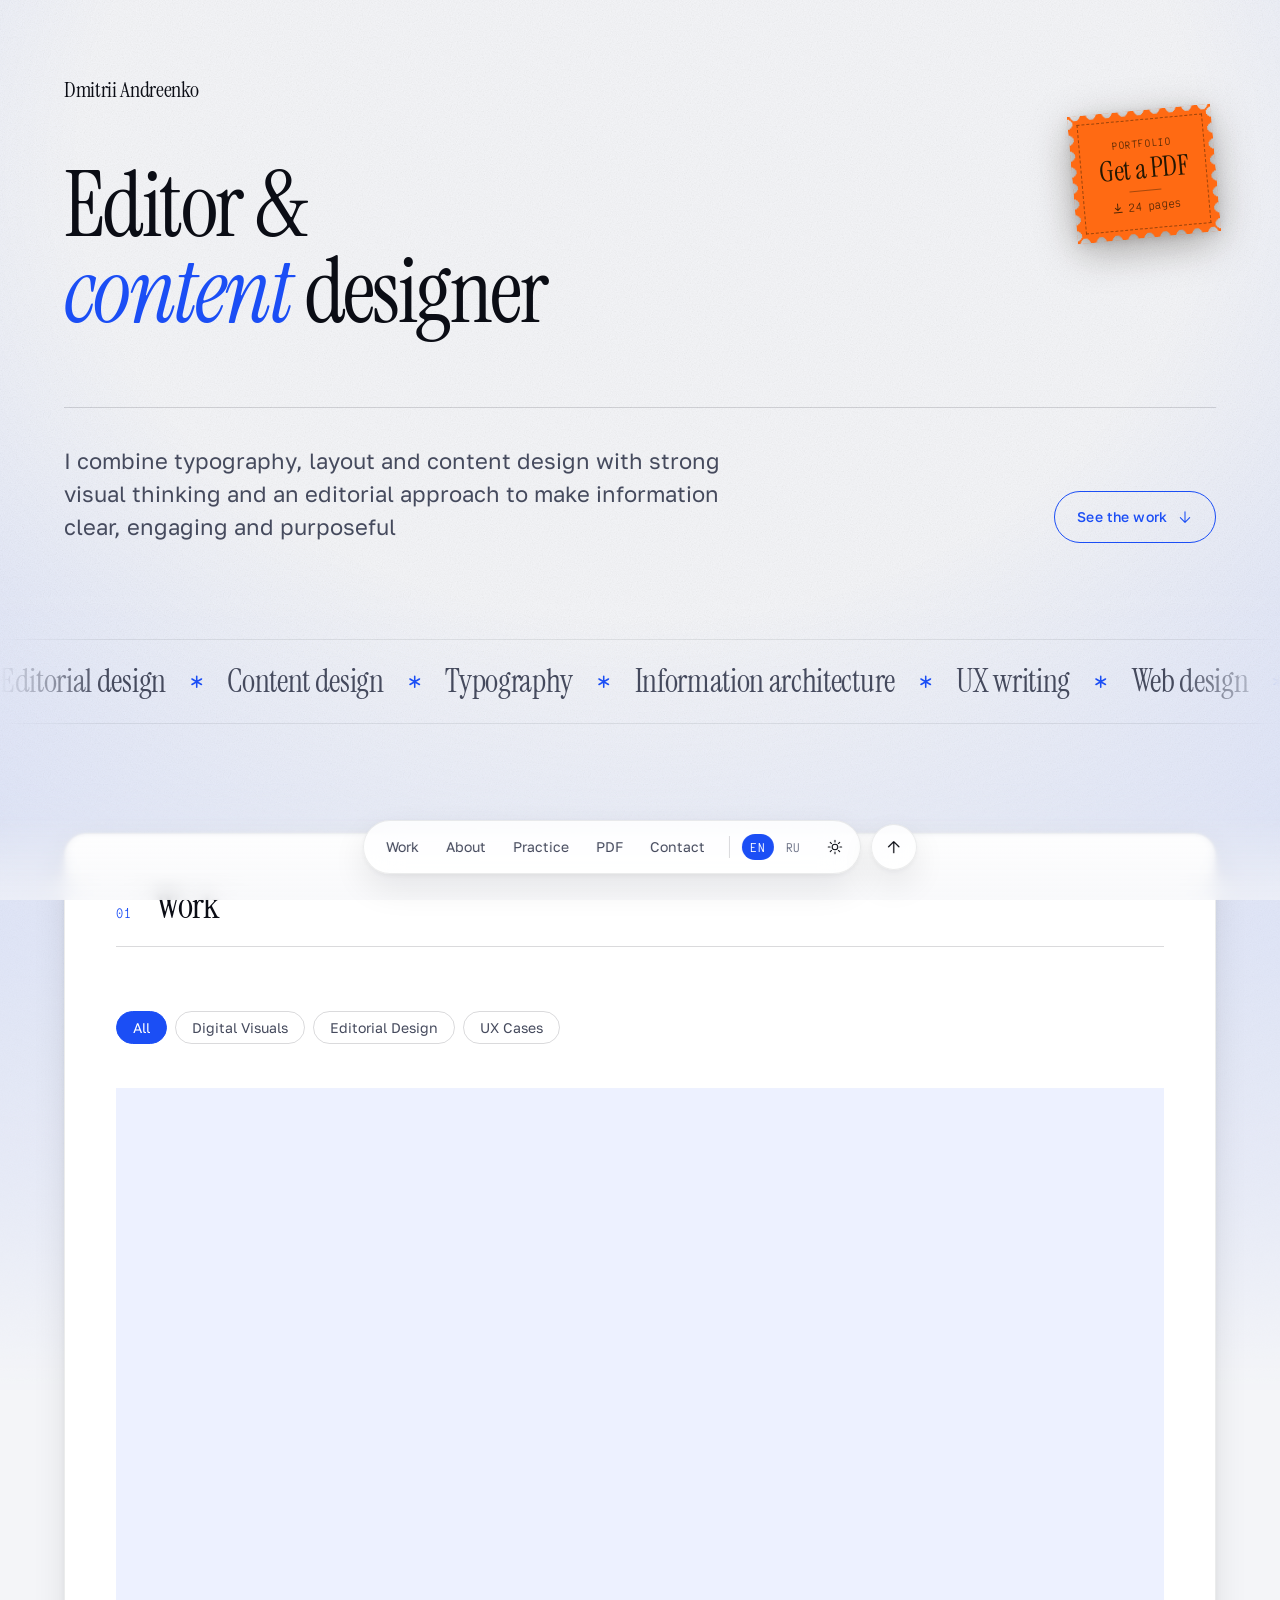
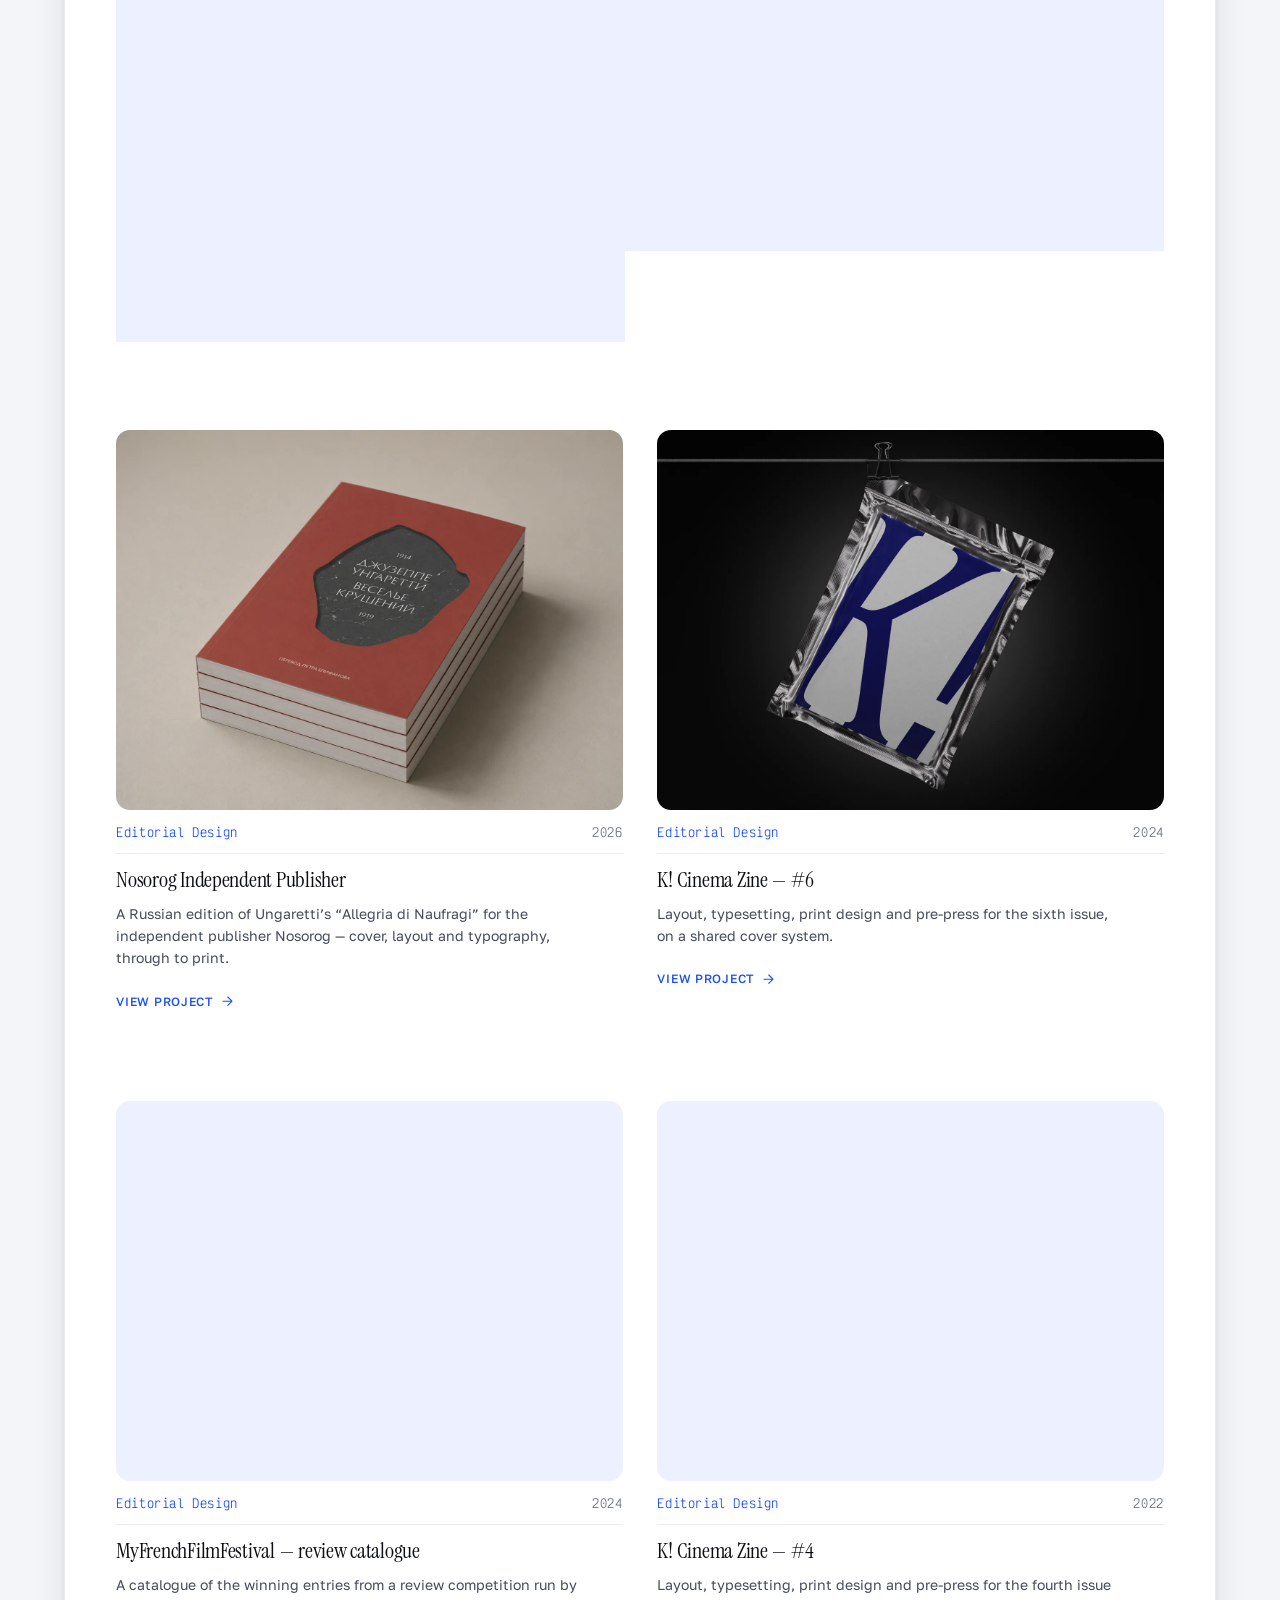
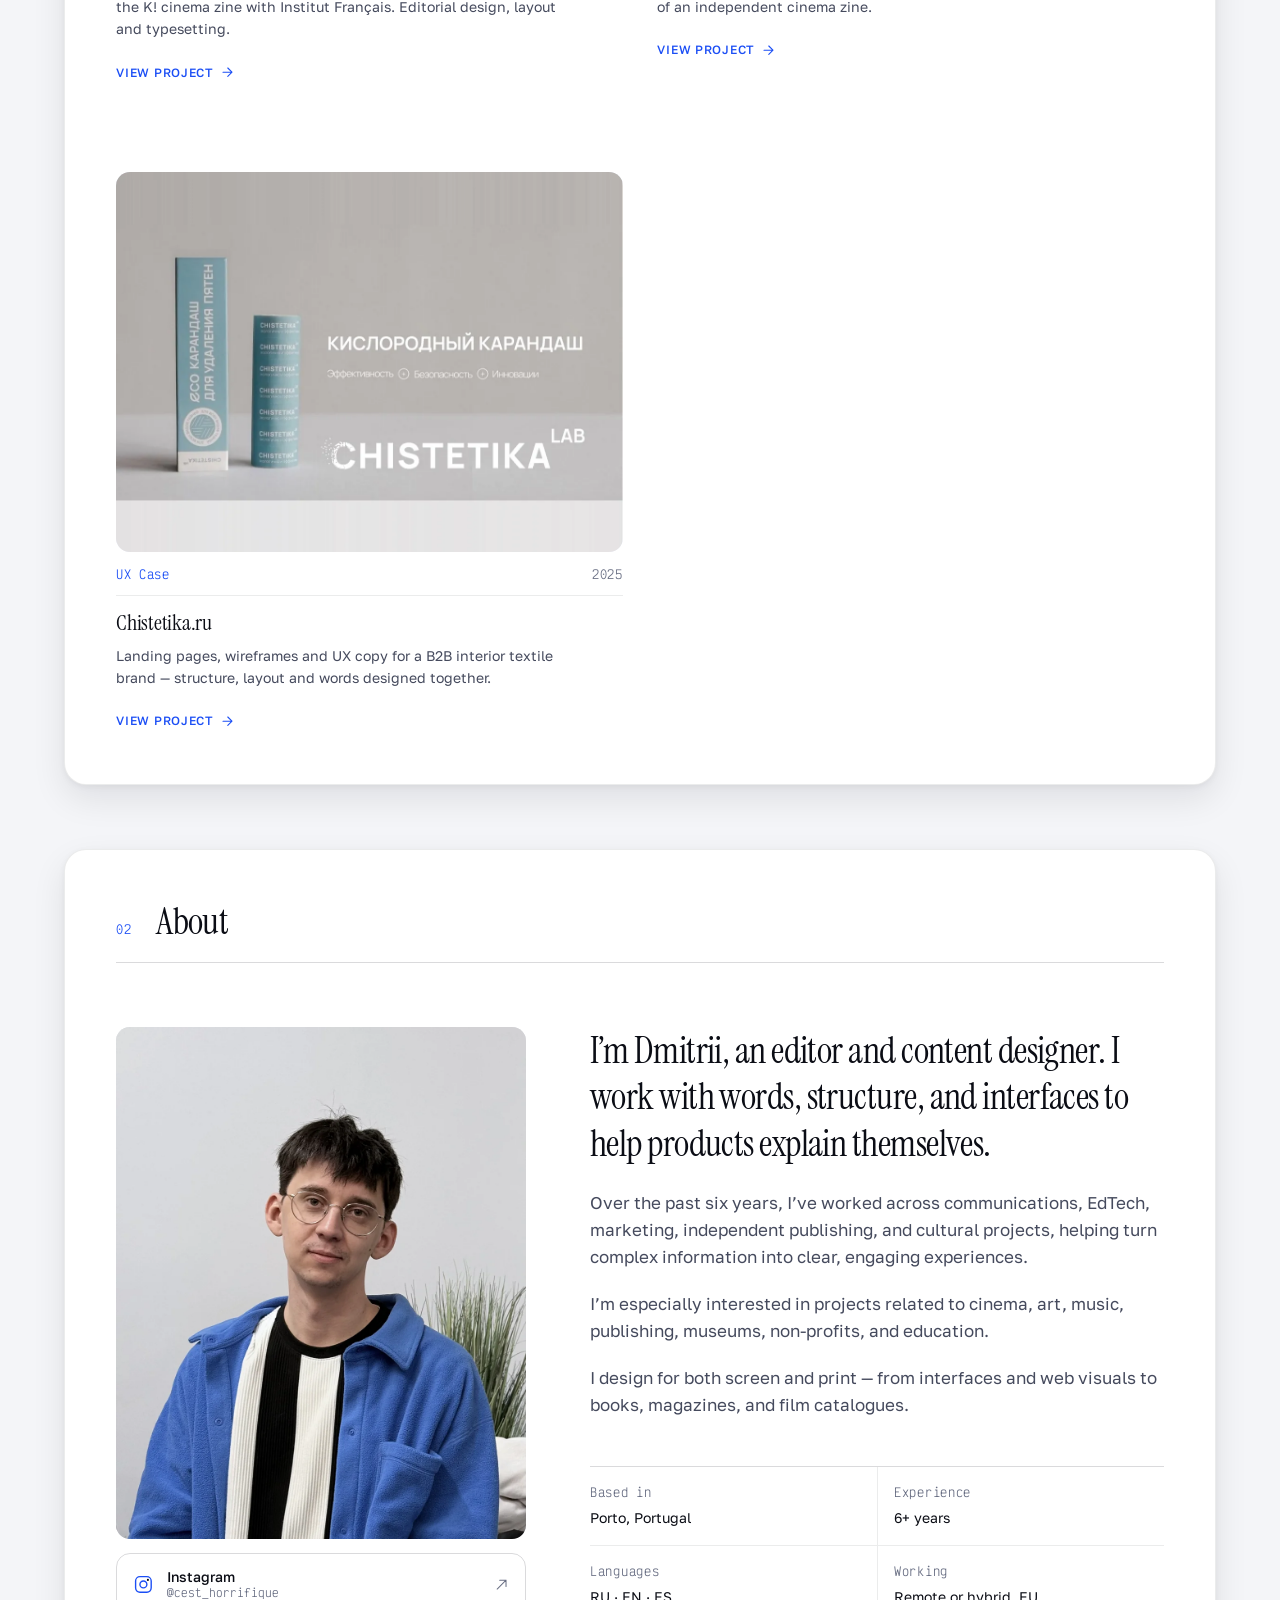
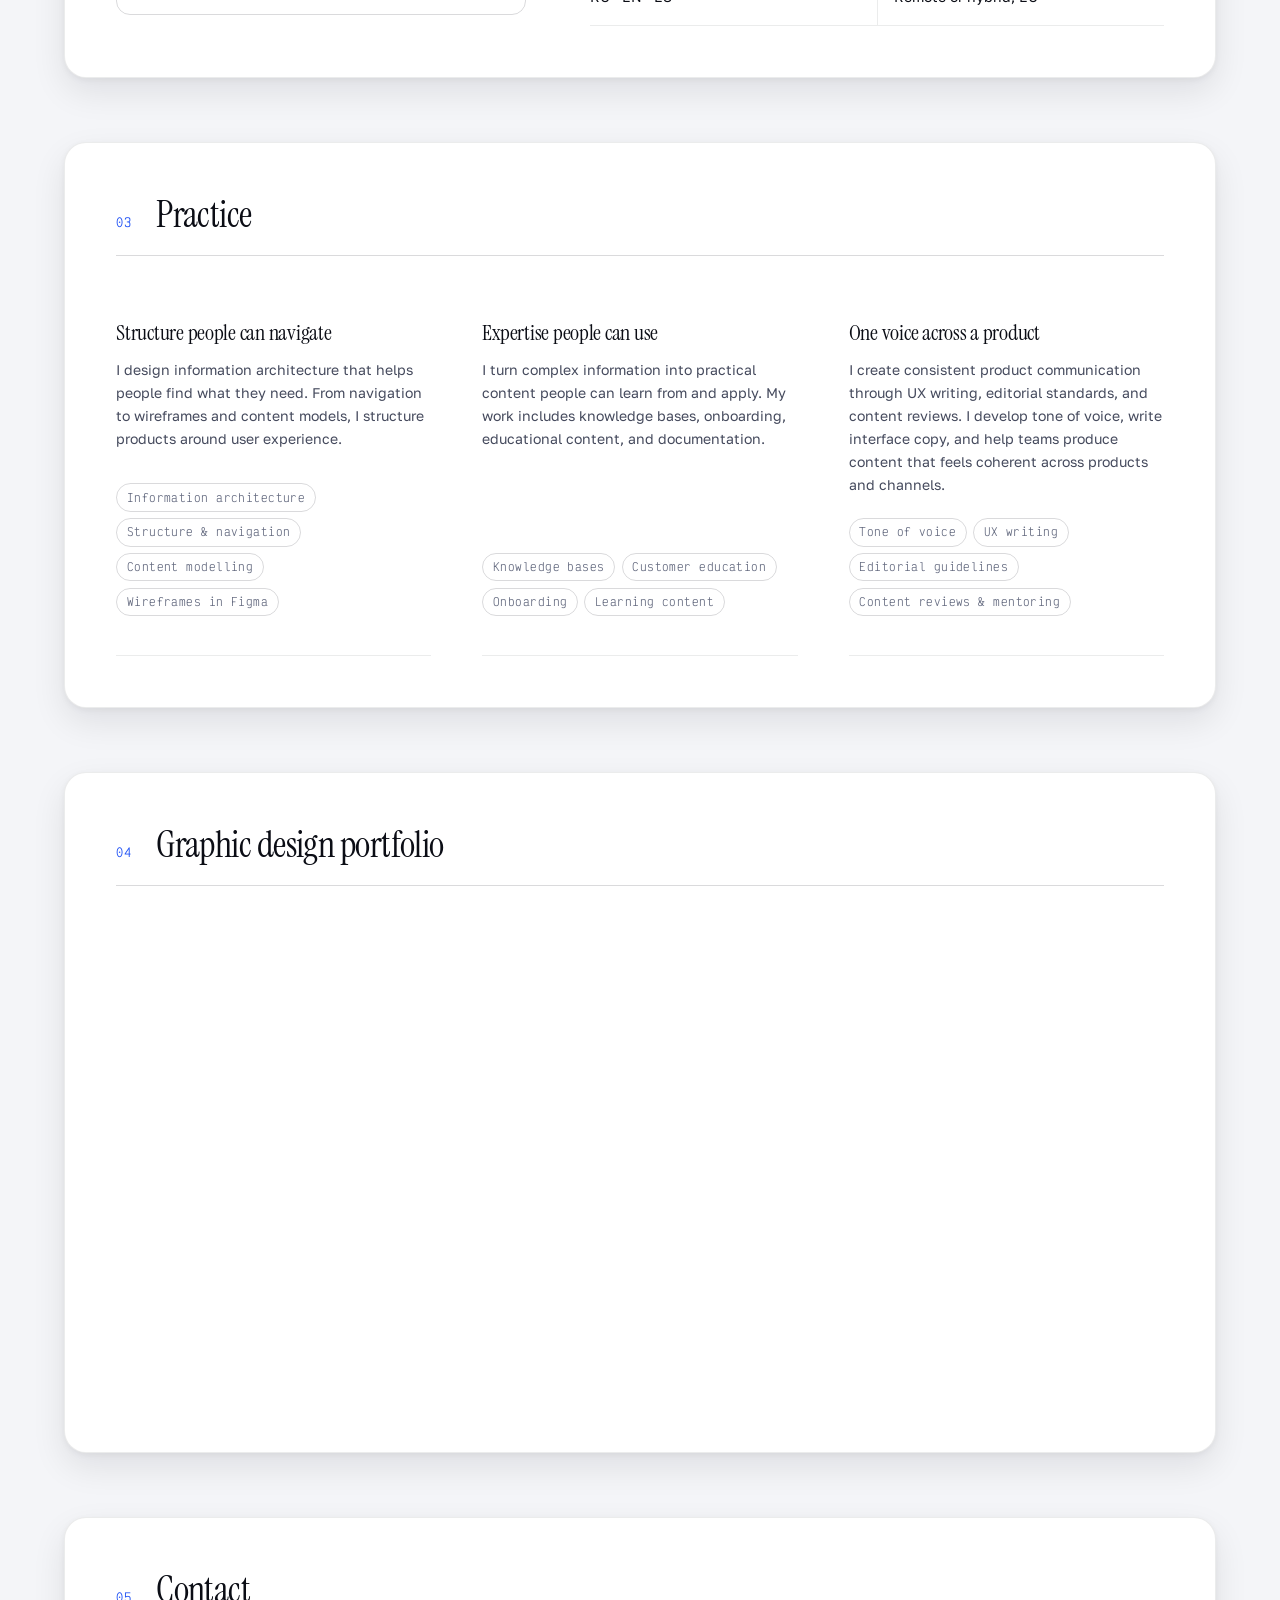
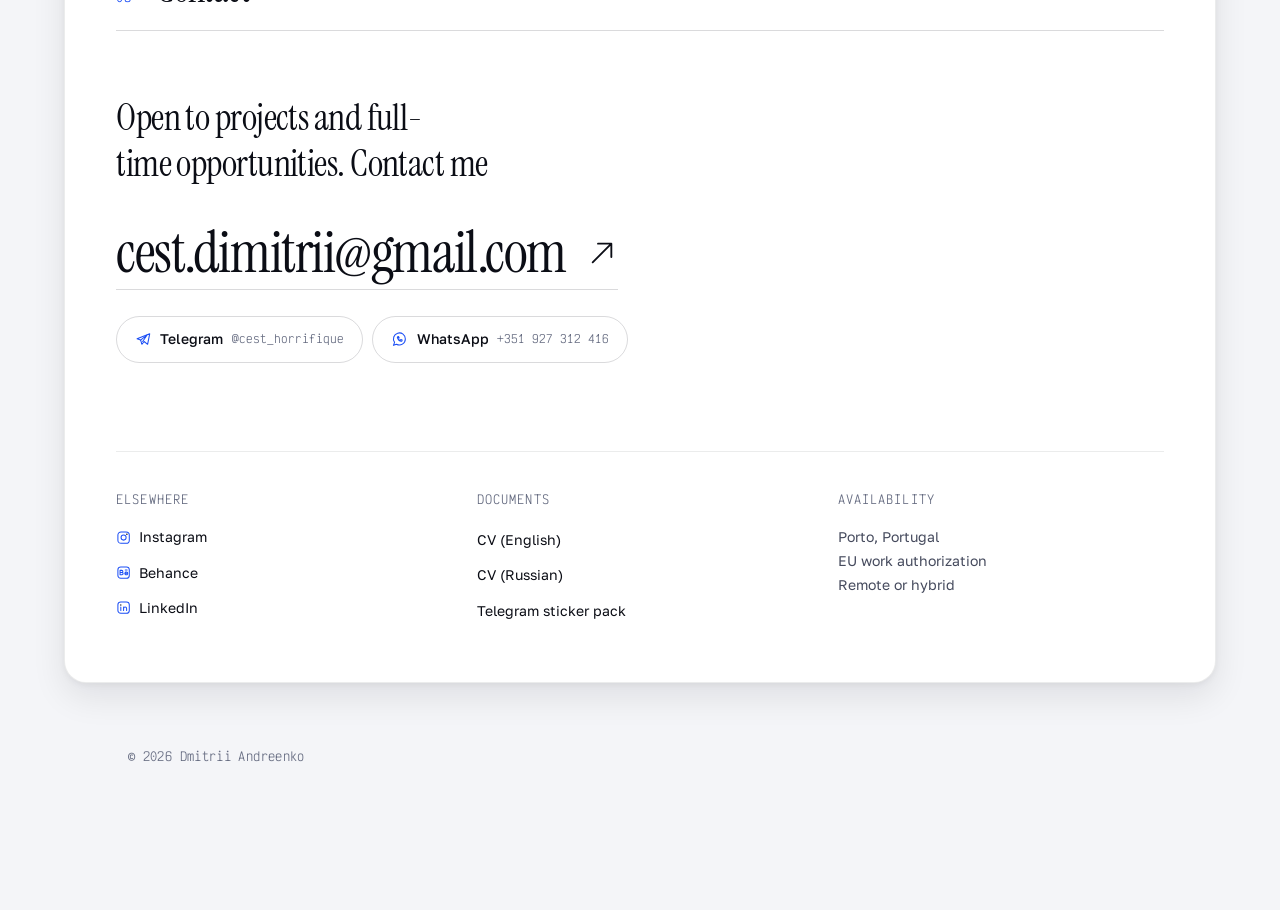
==== commit 0fdcf8b2: "Russian editorial pass, MFFF catalogue, English and Russian CVs, portrait; prune dead CSS, add image" ====
--- a/index.html
+++ b/index.html
@@ -445,7 +445,8 @@
       <div class="contact-block reveal">
         <h3 data-i18n="contact.docs">Documents</h3>
         <ul class="links">
-          <li><a href="cv.pdf" download data-i18n="contact.cv">CV (PDF)</a></li>
+          <li><a href="cv-en.pdf" download="Dmitrii-Andreenko-CV-EN.pdf" data-i18n="contact.cv.en">CV (English)</a></li>
+          <li><a href="cv-ru.pdf" download="Dmitrii-Andreenko-CV-RU.pdf" data-i18n="contact.cv.ru">CV (Russian)</a></li>
           <li><a href="https://t.me/addstickers/Holy_moly19" target="_blank" rel="noopener" data-i18n="contact.deck">Telegram sticker pack</a></li>
         </ul>
       </div>
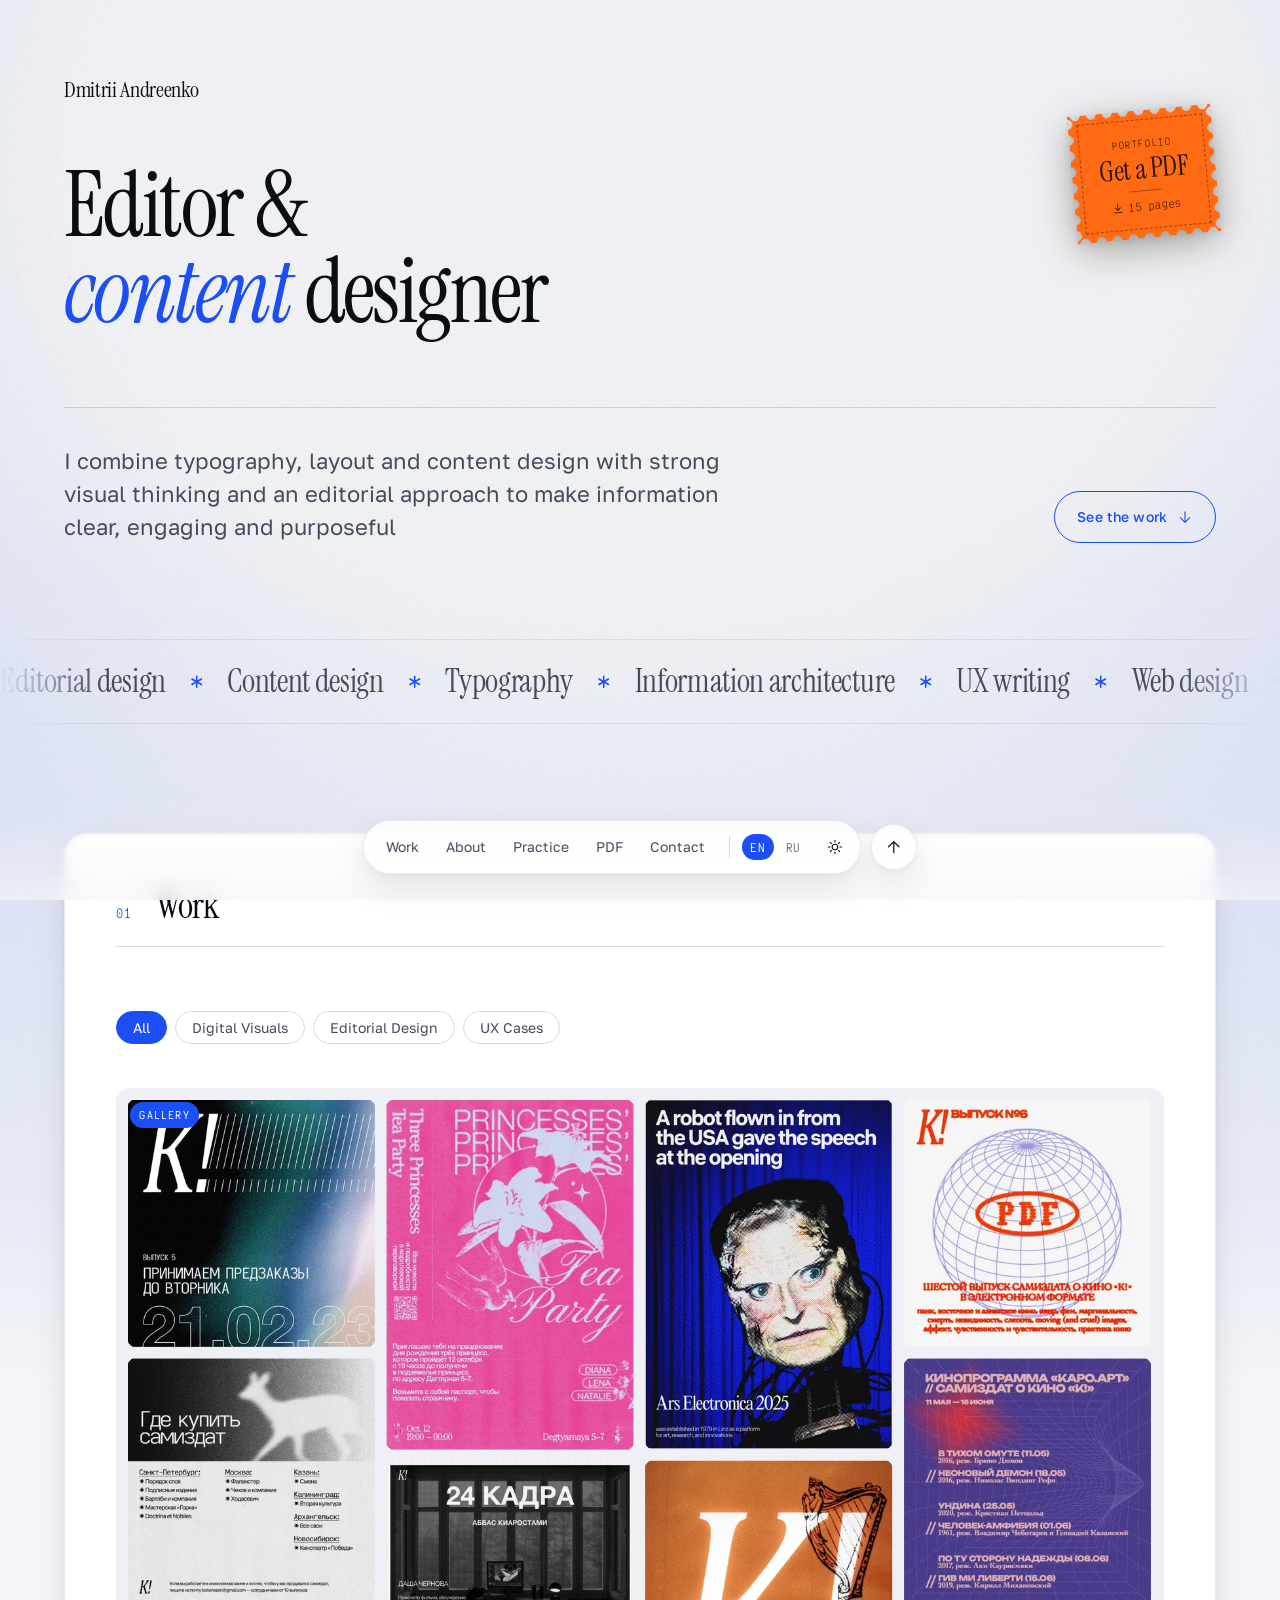
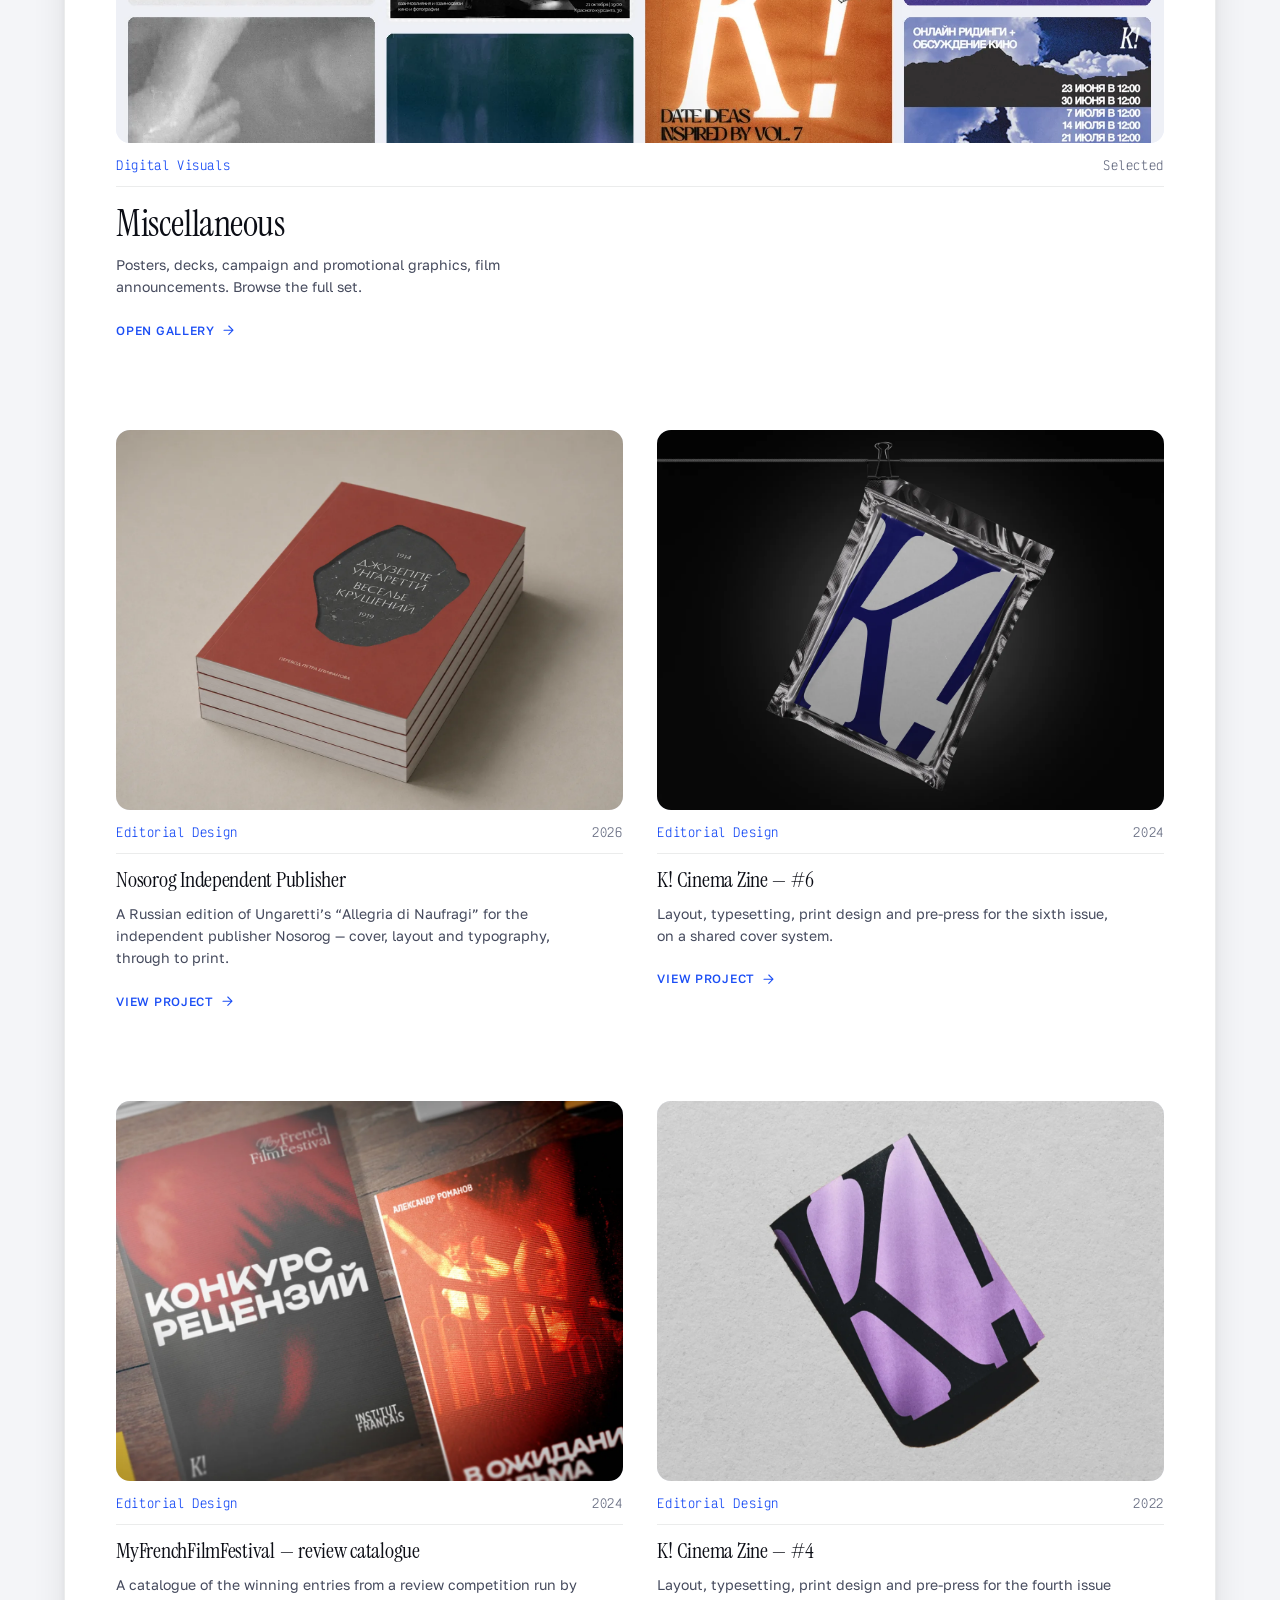
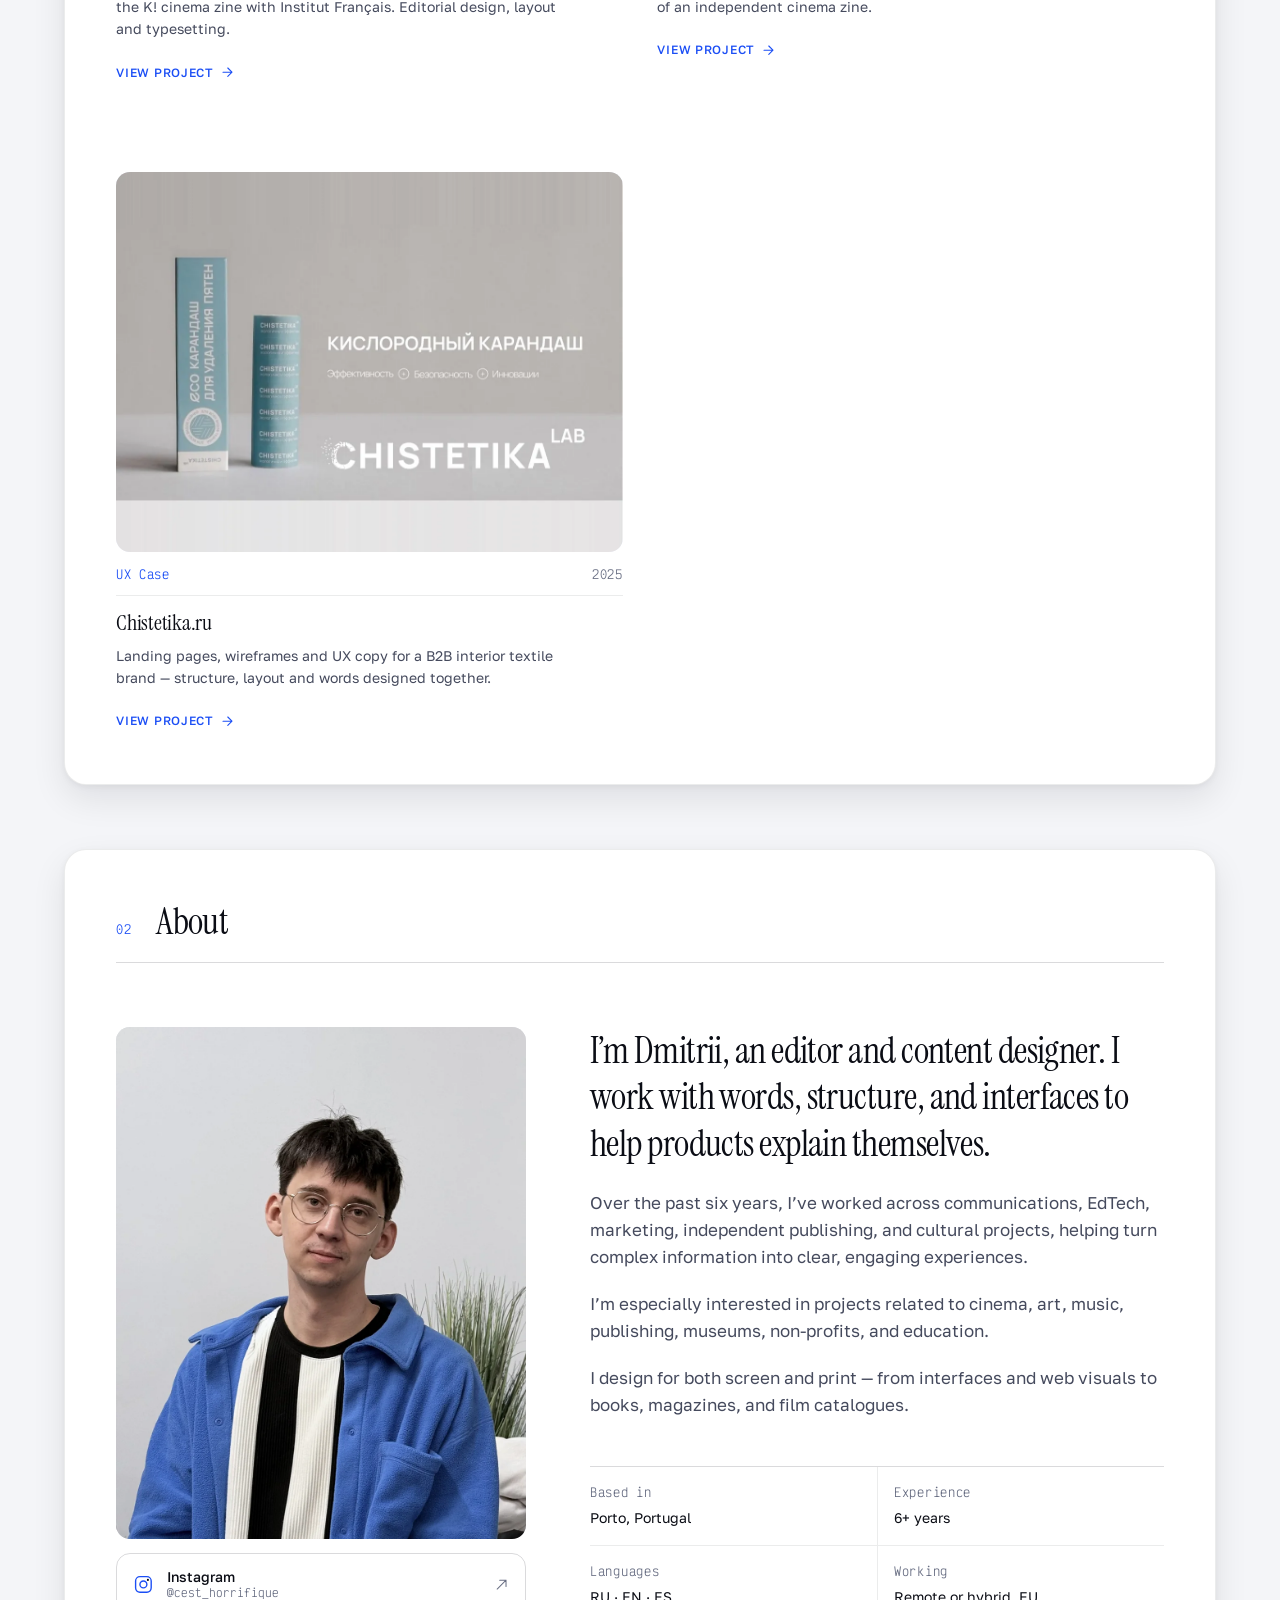
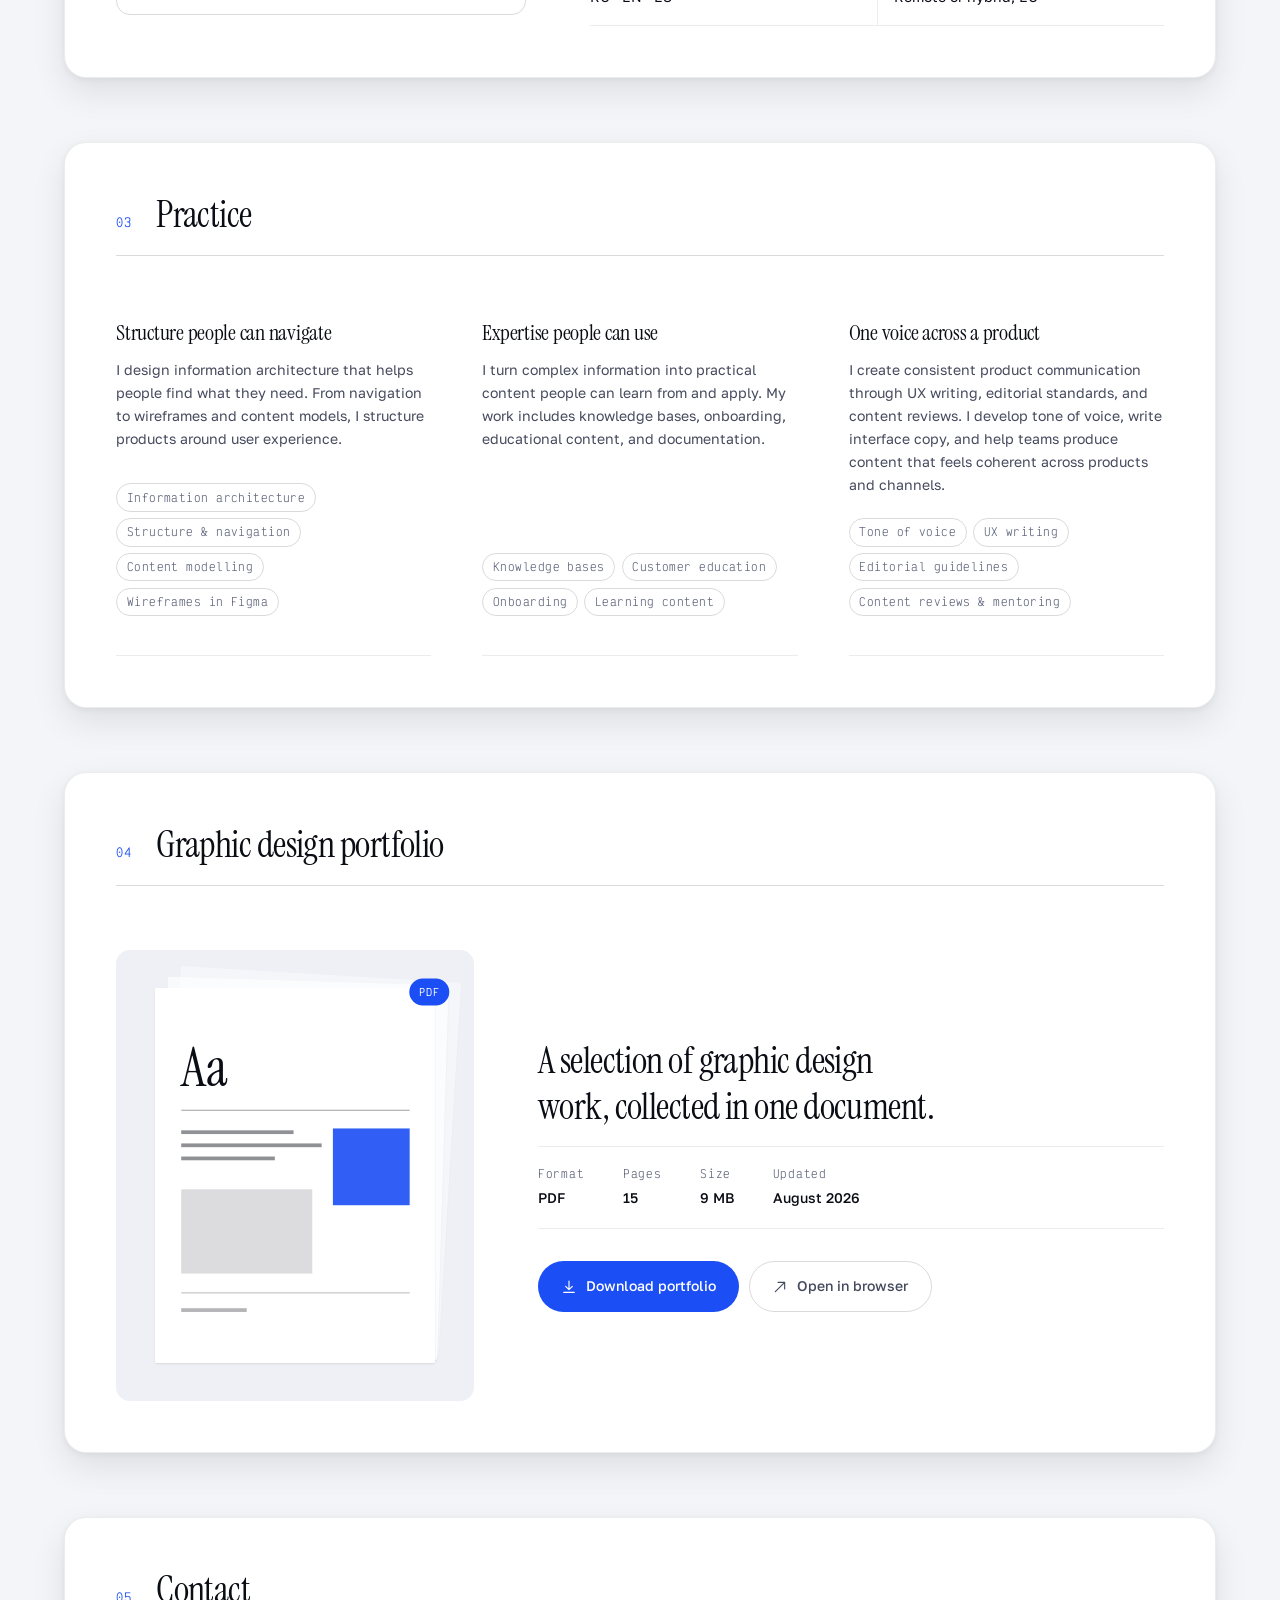
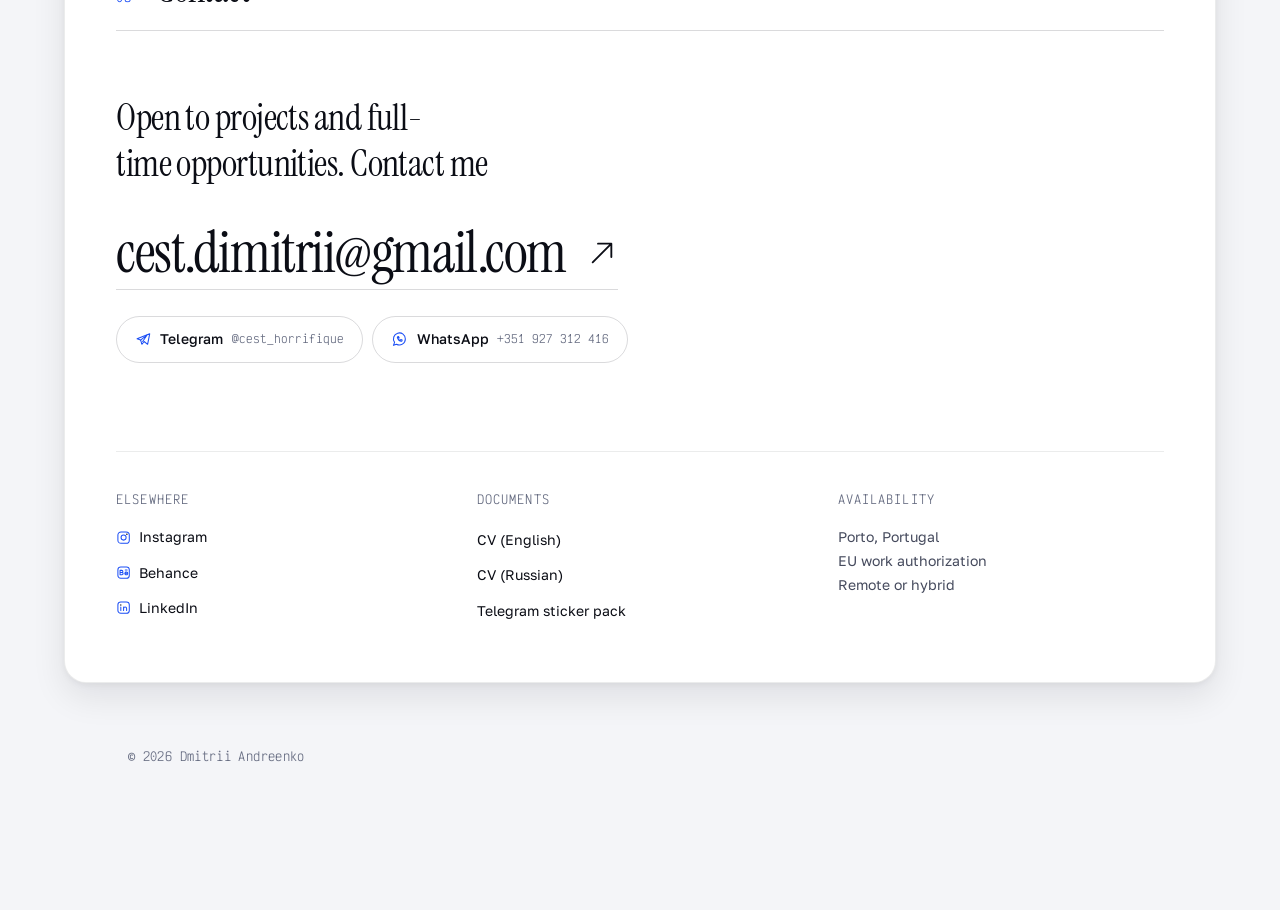
==== commit 92db713c: "Add portfolio PDF, correct download specs" ====
--- a/index.html
+++ b/index.html
@@ -50,7 +50,7 @@
         <span class="stamp__rule" aria-hidden="true"></span>
         <span class="stamp__sub">
           <svg viewBox="0 0 24 24" aria-hidden="true"><path d="M12 3v12M7 11l5 5 5-5M4 20h16"/></svg>
-          <span data-i18n="stamp.sub">24 pages</span>
+          <span data-i18n="stamp.sub">15 pages</span>
         </span>
       </span>
     </a>
@@ -376,13 +376,13 @@
 
         <dl class="pdf__specs">
           <div><dt data-i18n="pdf.spec.format">Format</dt><dd>PDF</dd></div>
-          <div><dt data-i18n="pdf.spec.pages">Pages</dt><dd data-i18n="pdf.spec.pages.v">24</dd></div>
-          <div><dt data-i18n="pdf.spec.size">Size</dt><dd data-i18n="pdf.spec.size.v">8 MB</dd></div>
-          <div><dt data-i18n="pdf.spec.updated">Updated</dt><dd data-i18n="pdf.spec.updated.v">July 2026</dd></div>
+          <div><dt data-i18n="pdf.spec.pages">Pages</dt><dd data-i18n="pdf.spec.pages.v">15</dd></div>
+          <div><dt data-i18n="pdf.spec.size">Size</dt><dd data-i18n="pdf.spec.size.v">9 MB</dd></div>
+          <div><dt data-i18n="pdf.spec.updated">Updated</dt><dd data-i18n="pdf.spec.updated.v">August 2026</dd></div>
         </dl>
 
         <div class="pdf__actions">
-          <a class="btn btn--solid" href="portfolio.pdf" download>
+          <a class="btn btn--solid" href="portfolio.pdf" download="Dmitrii-Andreenko-Portfolio.pdf">
             <svg viewBox="0 0 24 24" aria-hidden="true"><path d="M12 3v12M7 11l5 5 5-5M4 20h16"/></svg>
             <span data-i18n="pdf.download">Download portfolio</span>
           </a>
@@ -391,7 +391,6 @@
             <span data-i18n="pdf.open">Open in browser</span>
           </a>
         </div>
-        <p class="pdf__hint" data-i18n="pdf.hint">Place your file in this folder as portfolio.pdf</p>
       </div>
     </div>
   </div>
--- a/styles.css
+++ b/styles.css
@@ -1105,11 +1105,6 @@
 .btn--ghost:hover{ border-color:var(--accent); color:var(--accent); }
 .btn--ghost:hover svg{ transform:translate(3px,-3px); }
 
-.pdf__hint{
-  margin-top:.9rem;
-  font-family:var(--mono); font-size:.6875rem;
-  color:var(--ink-3); letter-spacing:.03em;
-}
 
 /* ── 10. CONTACT ─────────────────────────────────────────── */
 
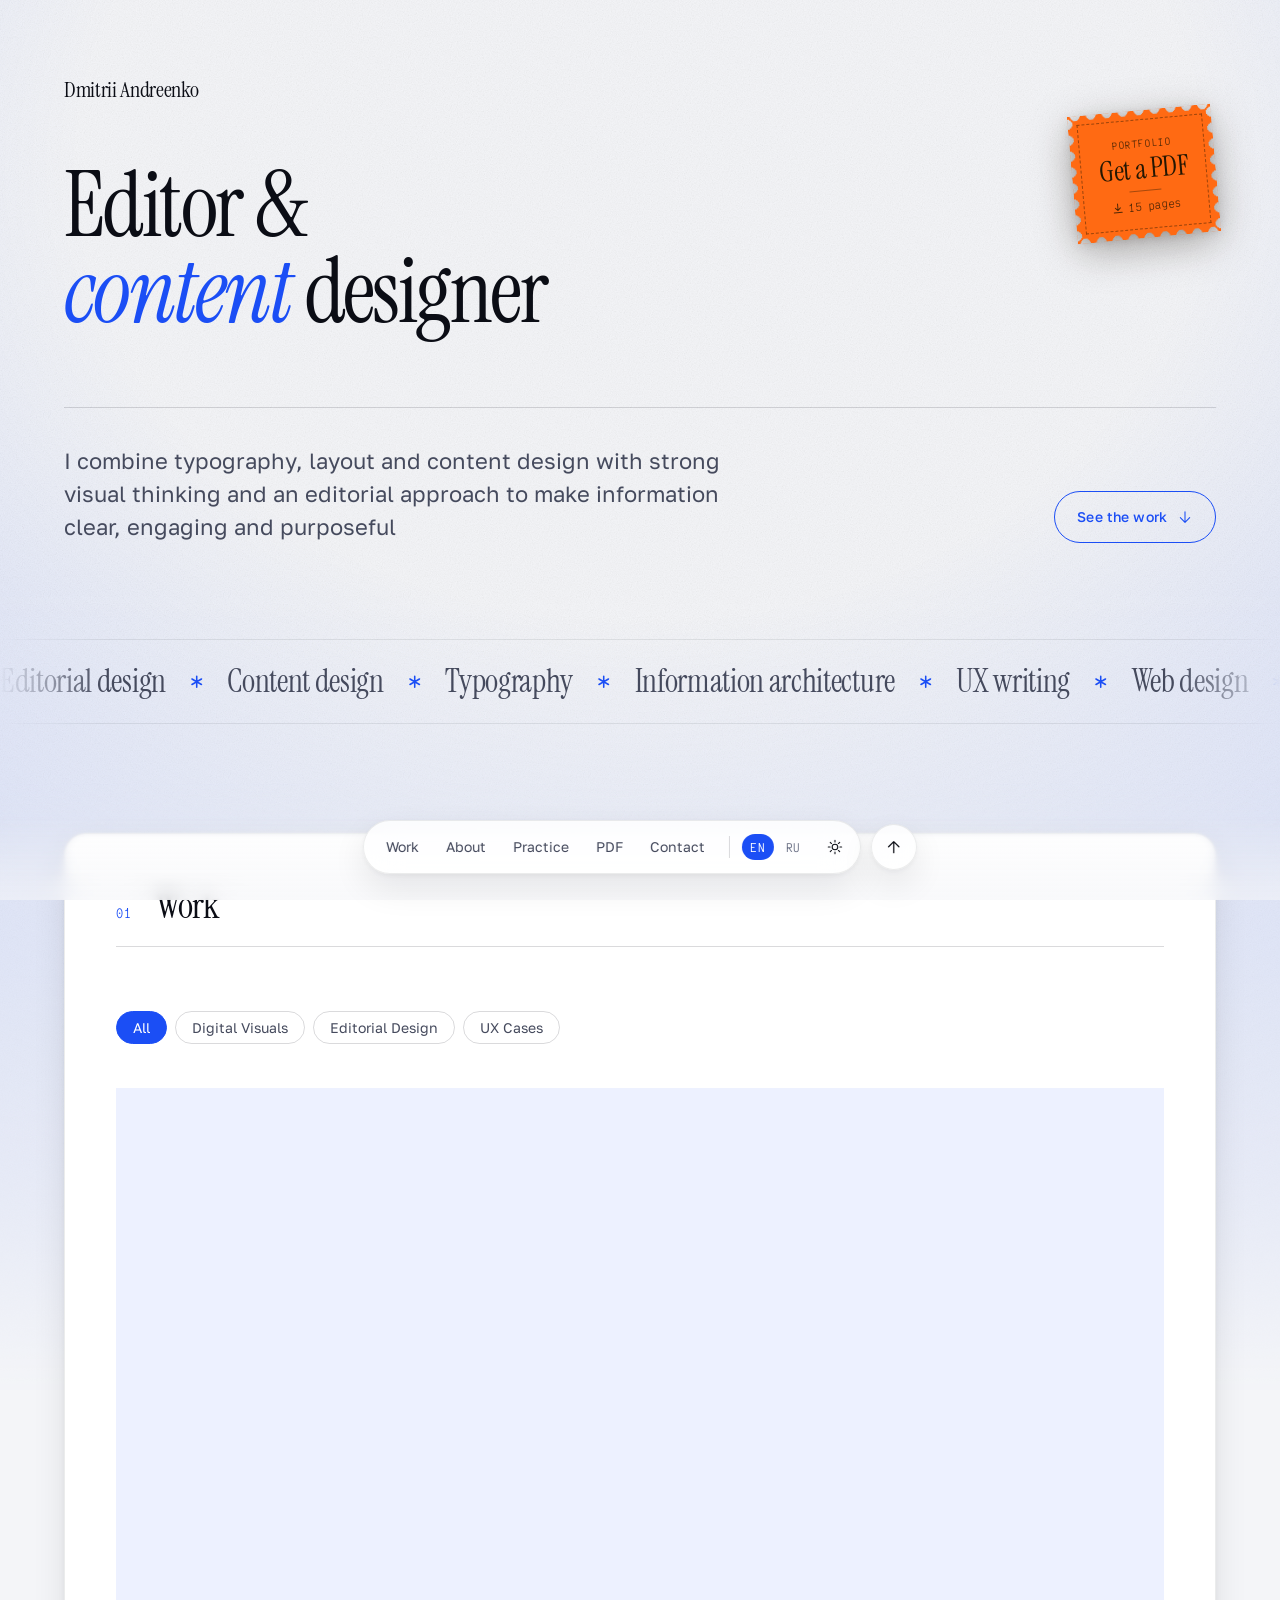
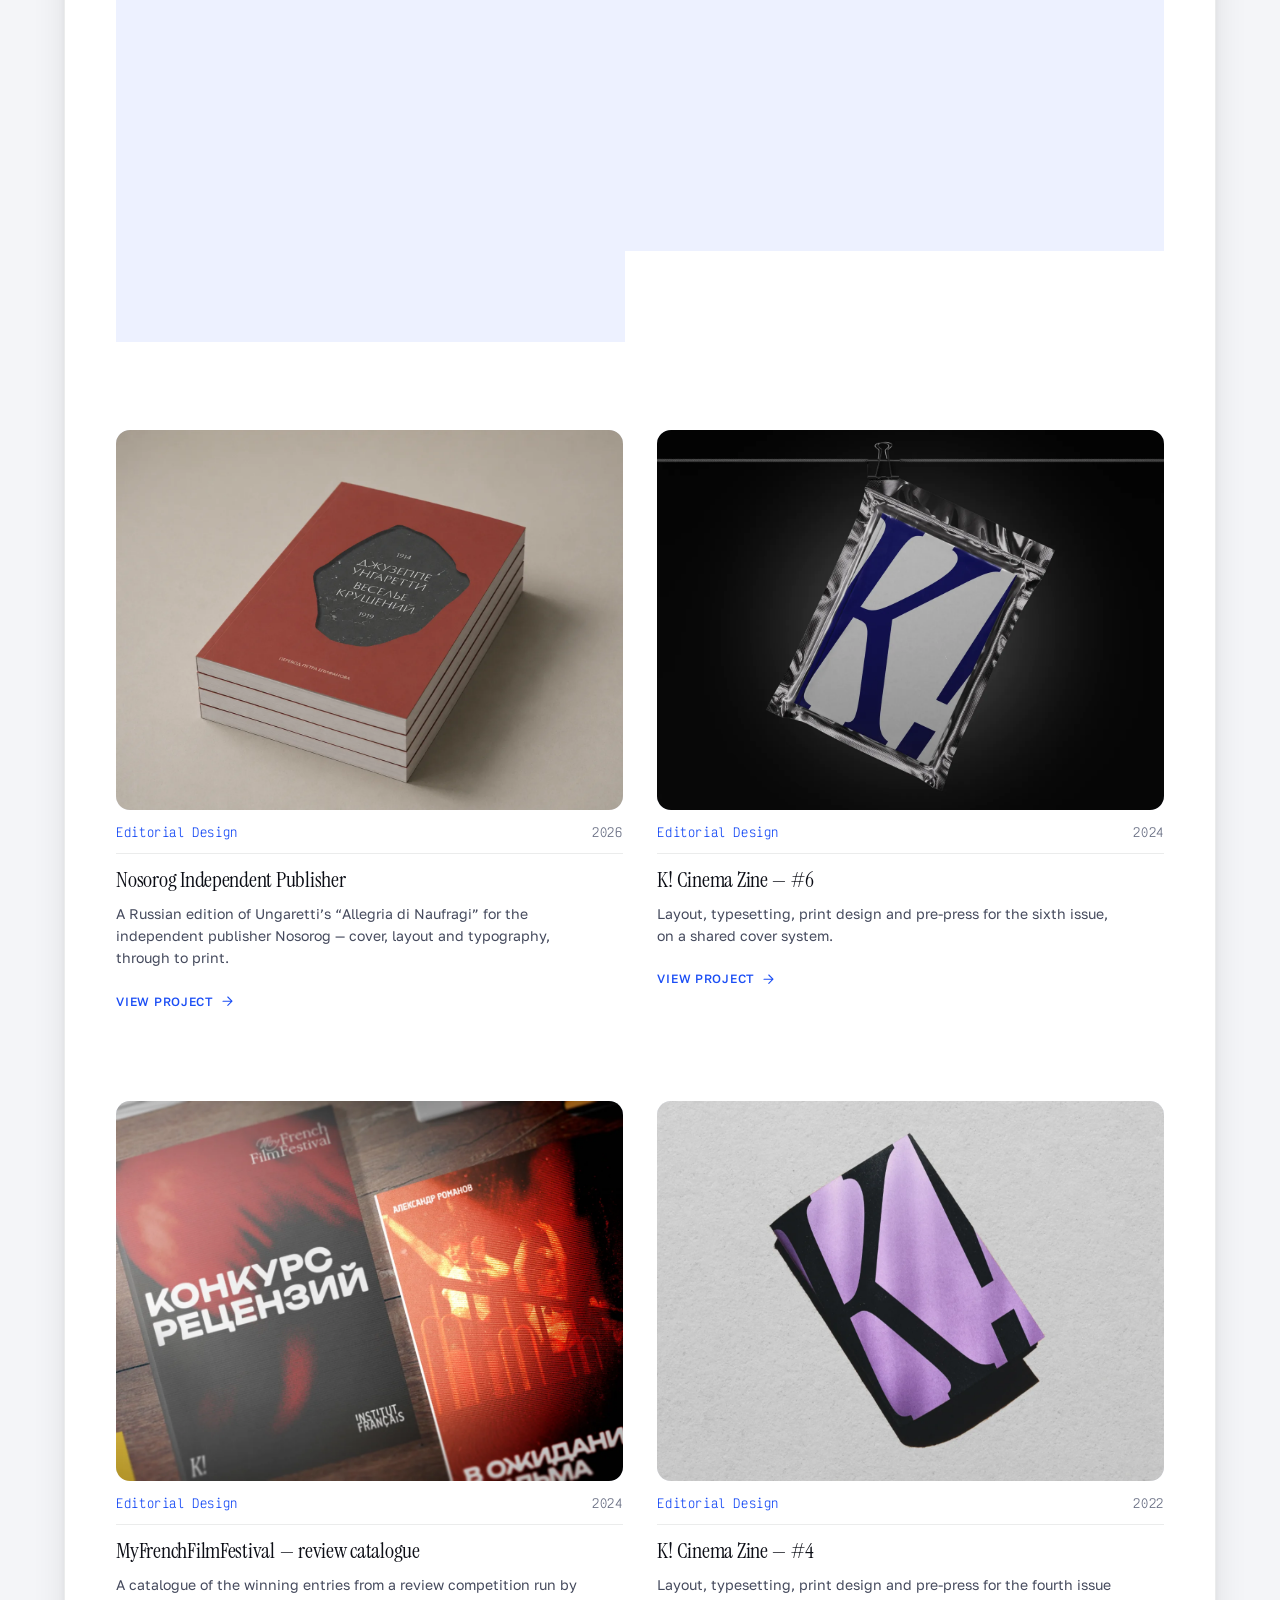
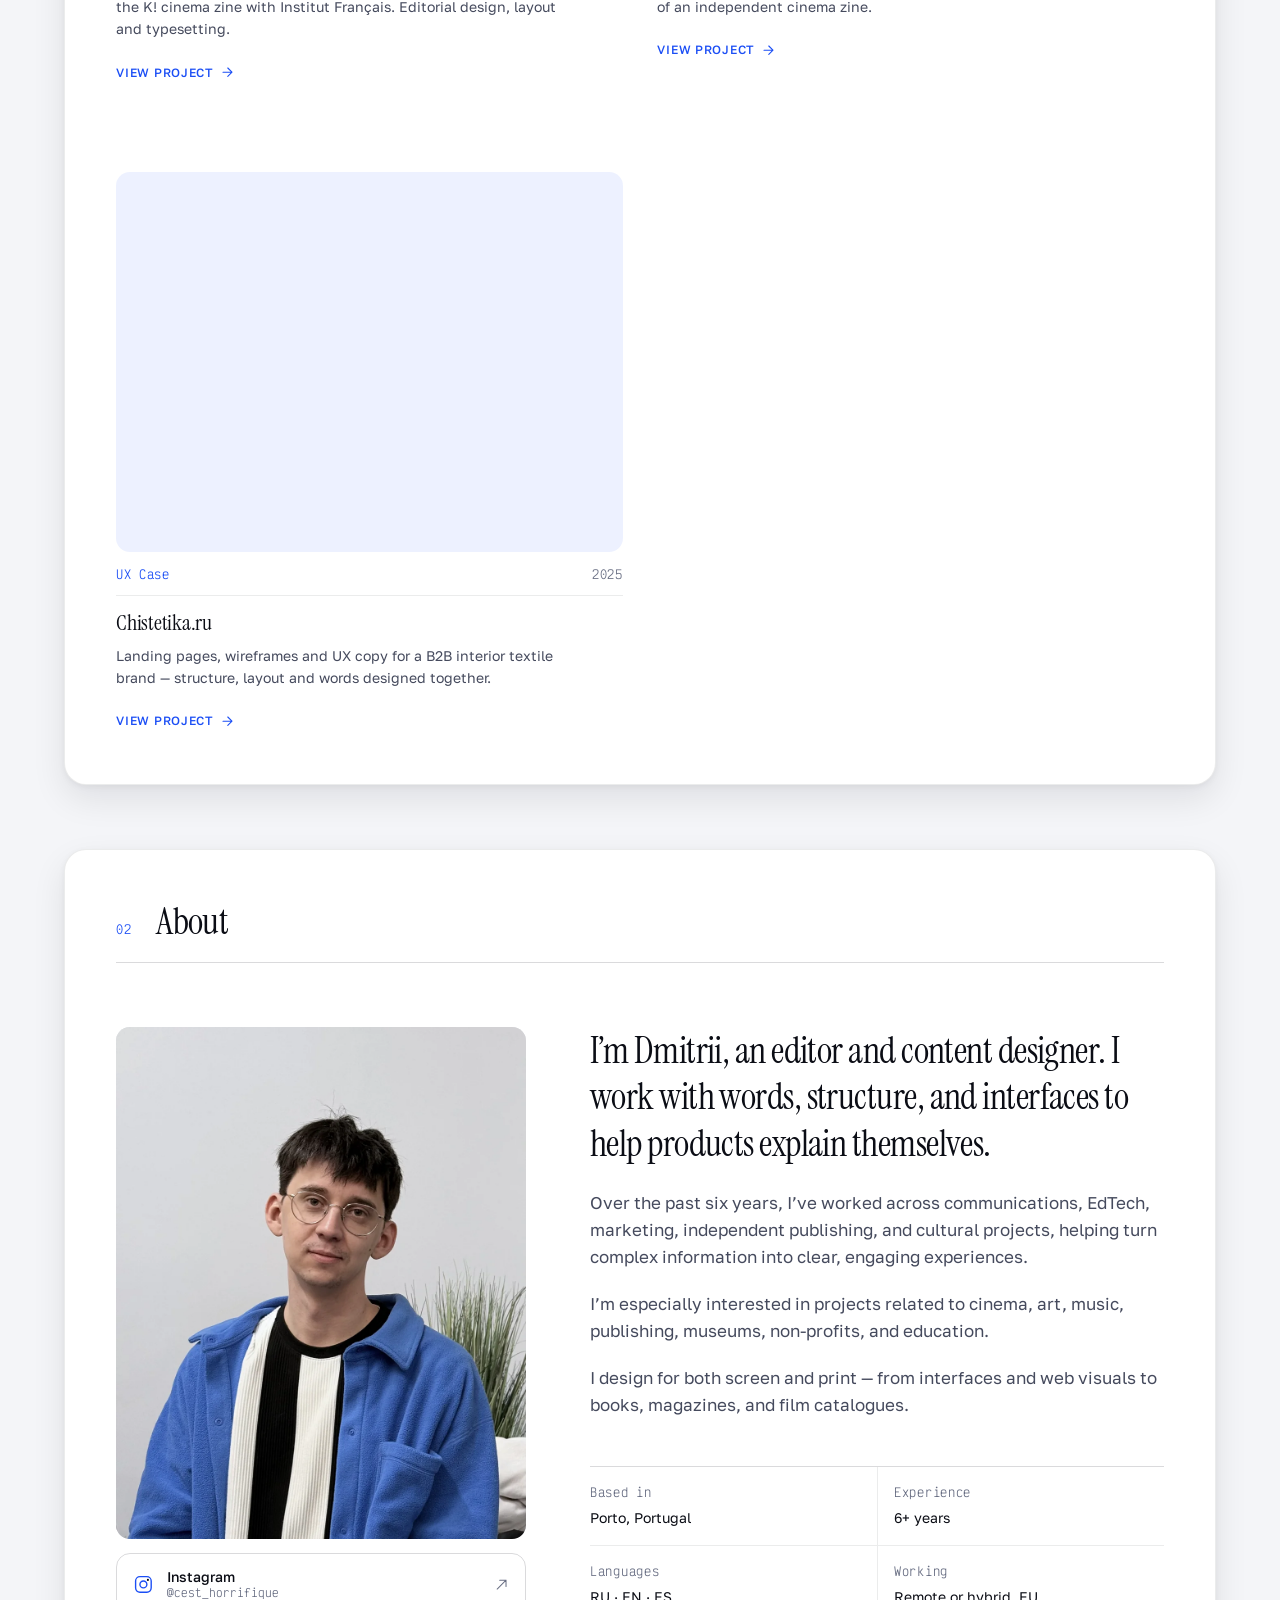
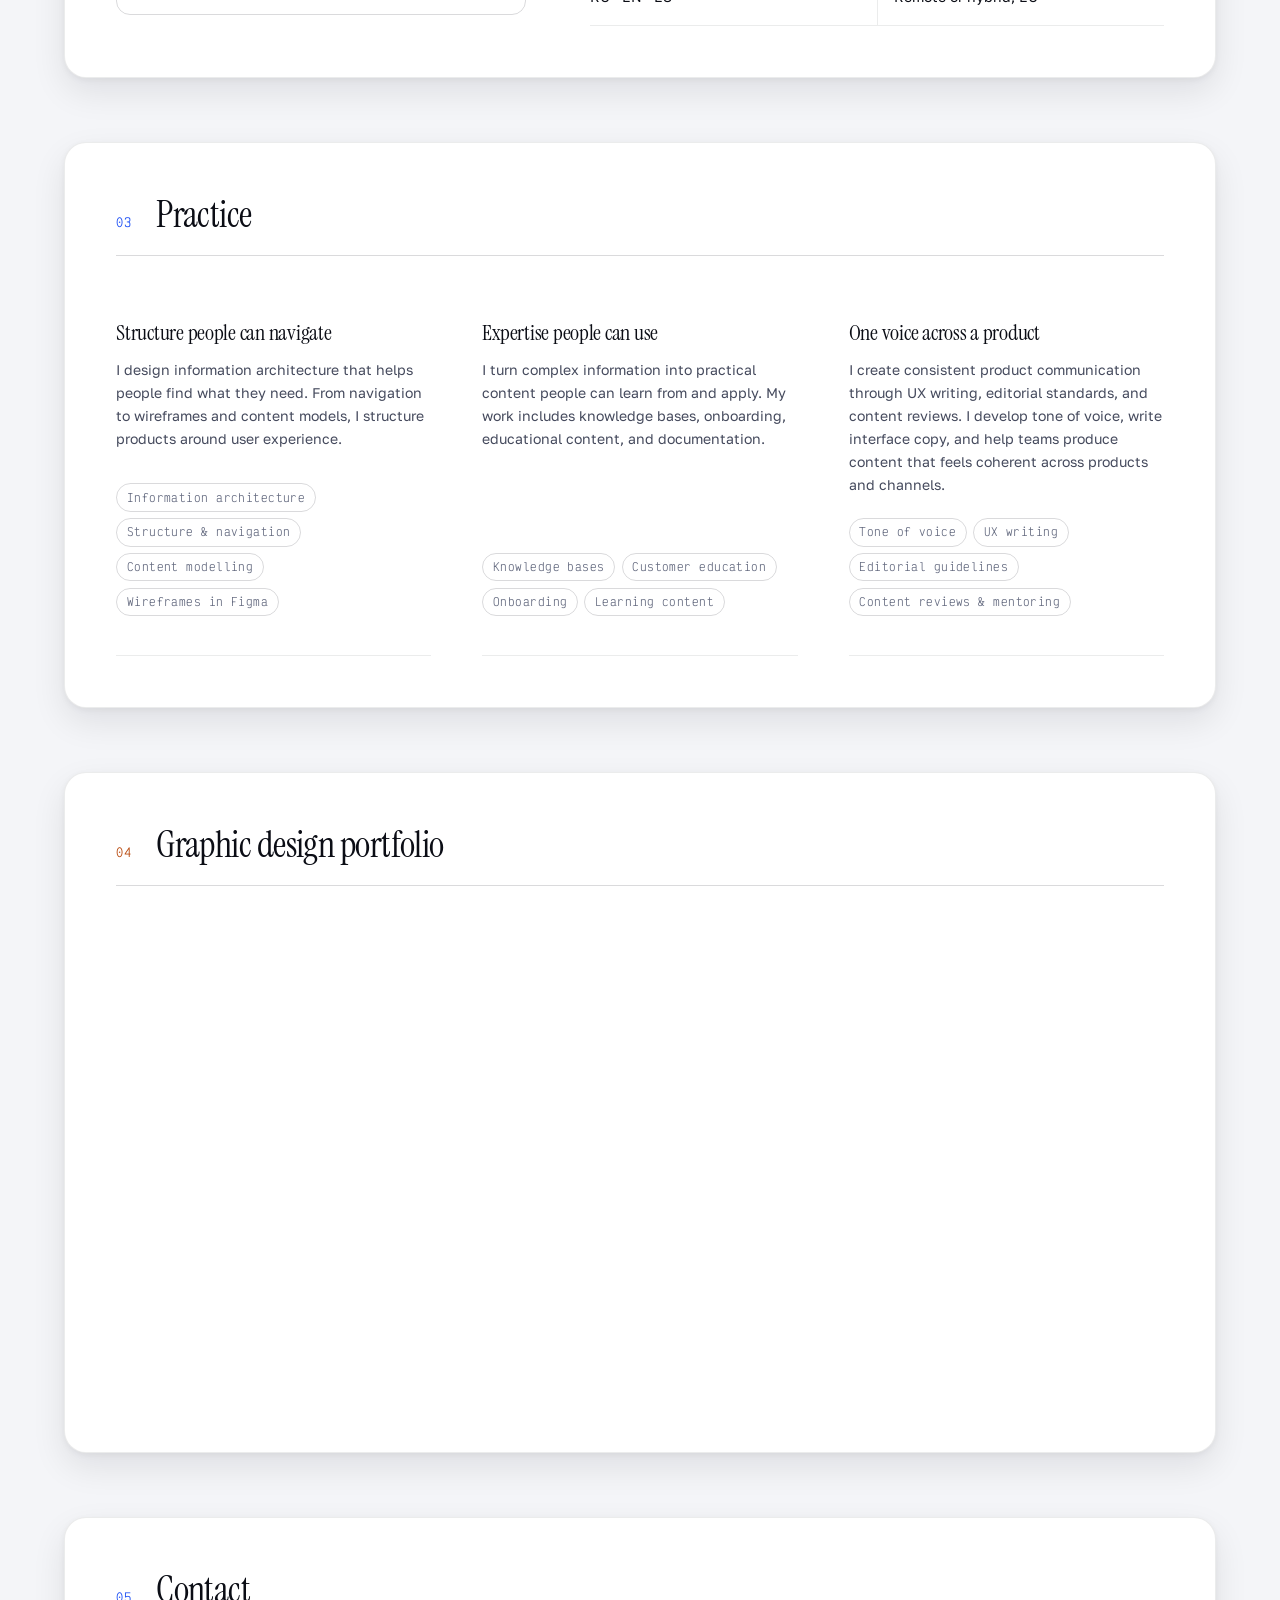
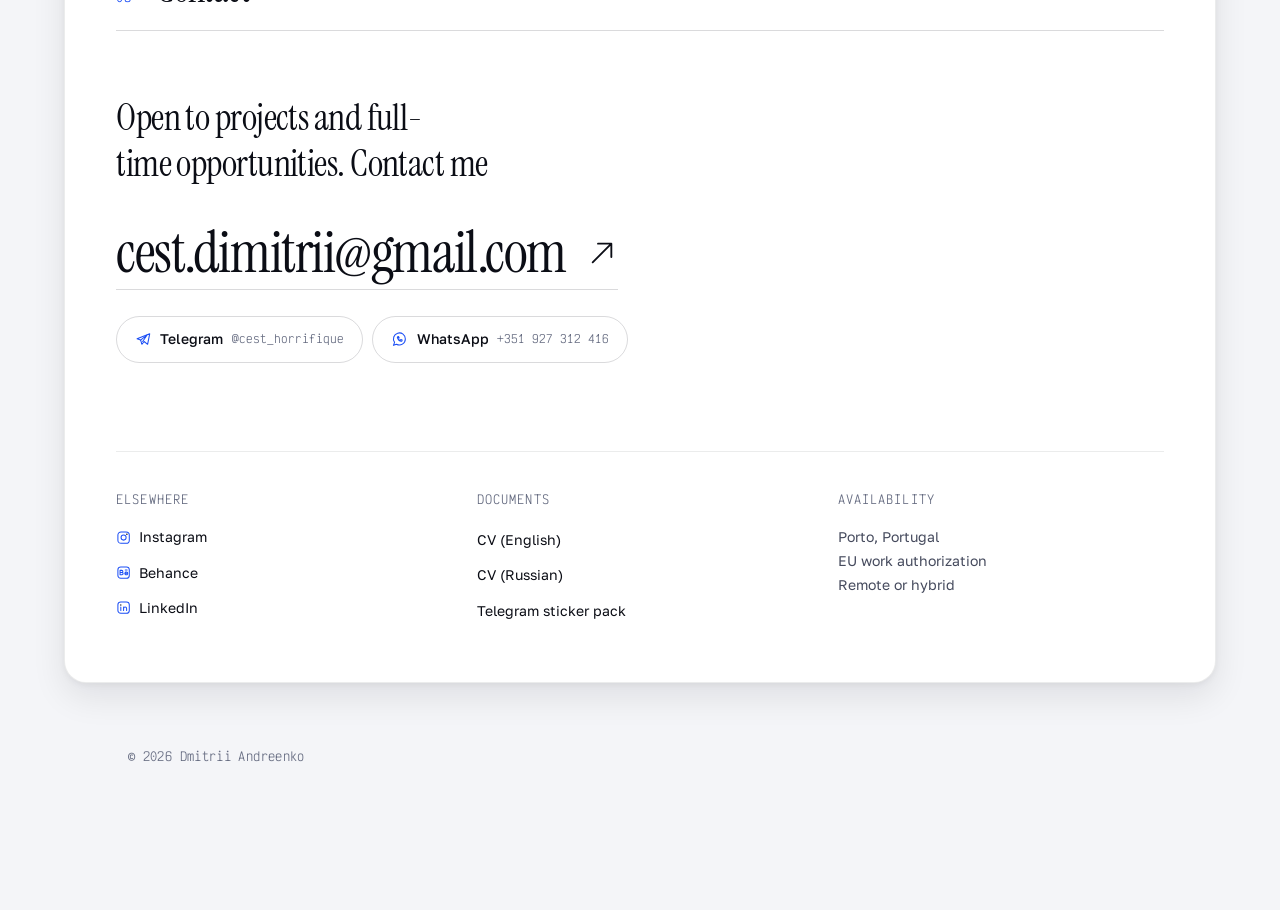
==== commit a09d04c7: "PDF block: stamp on the document stack, orange accents" ====
--- a/index.html
+++ b/index.html
@@ -360,13 +360,17 @@
             <rect x="28" y="152" width="120" height="4" class="pdf-ink" opacity=".45"/>
             <rect x="28" y="166" width="150" height="4" class="pdf-ink" opacity=".45"/>
             <rect x="28" y="180" width="100" height="4" class="pdf-ink" opacity=".45"/>
-            <rect x="190" y="150" width="82" height="82" class="pdf-accent" opacity=".9"/>
             <rect x="28" y="215" width="140" height="90" class="pdf-ink" opacity=".14"/>
             <rect x="28" y="325" width="244" height="1.2" class="pdf-ink" opacity=".25"/>
             <rect x="28" y="342" width="70" height="4" class="pdf-ink" opacity=".3"/>
           </svg>
+          <span class="pdf__stamp">
+            <span class="pdf__stamp-paper">
+              <span class="pdf__stamp-main">PDF</span>
+              <span class="pdf__stamp-sub" data-i18n="pdf.spec.pages.v">15</span>
+            </span>
+          </span>
         </div>
-        <span class="pdf__badge">PDF</span>
       </div>
 
       <div class="pdf__body">
--- a/styles.css
+++ b/styles.css
@@ -1042,19 +1042,79 @@
 .pdf__sheet--1 svg{ width:100%; height:auto; display:block; }
 .pdf-page{ fill:var(--card); }
 .pdf-ink{ fill:var(--ink); }
-.pdf-accent{ fill:var(--accent-2); }
 
 .pdf:hover .pdf__sheet--3{ transform:translate(22px,-22px) rotate(5deg); }
 .pdf:hover .pdf__sheet--2{ transform:translate(11px,-11px) rotate(2.5deg); }
 
-.pdf__badge{
-  position:absolute; top:clamp(1.5rem,3vw,2.5rem); right:clamp(1.5rem,3vw,2.5rem);
-  transform:translate(35%,-35%);
-  font-family:var(--mono); font-size:.625rem; font-weight:500;
-  letter-spacing:.12em;
-  background:var(--accent-2); color:#fff;
-  padding:.35rem .6rem; border-radius:99px;
-}
+/* The pill became the same postage stamp as the hero CTA, franked onto
+   the corner of the document stack. Fixed 70x70 at a 10px step, so the
+   box is an exact multiple of --step and the four corners come out
+   identical without the JS quantiser the hero one needs.
+
+   As on the hero: the drop-shadow lives on the wrapper, because filter
+   is applied before mask and would otherwise trace the unmasked box
+   rather than the perforated edge.                                   */
+.pdf__stamp{
+  position:absolute;
+  left:77%; top:47.75%;
+  transform:translate(-50%,-50%);
+  filter:var(--stamp-lift);
+  transition:filter .5s var(--ease);
+  pointer-events:none;
+}
+.pdf__stamp-paper{
+  --notch:3.5px;
+  --step:10px;
+  display:flex;
+  flex-direction:column;
+  align-items:center;
+  justify-content:center;
+  gap:.1rem;
+  width:70px; height:70px;
+  background:var(--stamp);
+  color:var(--stamp-ink);
+  transform:rotate(-8deg);
+  transition:transform .5s var(--ease);
+
+  -webkit-mask:
+    radial-gradient(var(--notch) at 50% 0,    #0000 97%, #000) 0 0    / var(--step) 100%,
+    radial-gradient(var(--notch) at 50% 100%, #0000 97%, #000) 0 100% / var(--step) 100%,
+    radial-gradient(var(--notch) at 0 50%,    #0000 97%, #000) 0 0    / 100% var(--step),
+    radial-gradient(var(--notch) at 100% 50%, #0000 97%, #000) 100% 0 / 100% var(--step);
+  mask:
+    radial-gradient(var(--notch) at 50% 0,    #0000 97%, #000) 0 0    / var(--step) 100%,
+    radial-gradient(var(--notch) at 50% 100%, #0000 97%, #000) 0 100% / var(--step) 100%,
+    radial-gradient(var(--notch) at 0 50%,    #0000 97%, #000) 0 0    / 100% var(--step),
+    radial-gradient(var(--notch) at 100% 50%, #0000 97%, #000) 100% 0 / 100% var(--step);
+  -webkit-mask-composite:source-in;
+  mask-composite:intersect;
+  -webkit-mask-repeat:round;
+  mask-repeat:round;
+
+  outline:1px dashed color-mix(in srgb, var(--stamp-ink) 45%, transparent);
+  outline-offset:-7px;
+}
+.pdf__stamp-main{
+  font-family:var(--mono); font-size:.8125rem; font-weight:500;
+  letter-spacing:.1em;
+}
+.pdf__stamp-sub{
+  font-family:var(--mono); font-size:.5rem;
+  letter-spacing:.08em;
+  opacity:.7;
+}
+/* the sheets fan out and the stamp presses down, together */
+.pdf:hover .pdf__stamp{ filter:var(--stamp-press); transition-duration:.2s; }
+.pdf:hover .pdf__stamp-paper{ transform:rotate(0deg) scale(.93); transition-duration:.2s; }
+
+/* ── the block runs on the stamp's orange, not the site blue ──
+   The fill is 2.87:1, so it only ever carries near-black ink or
+   acts as a shape. Anything that has to be read as orange text
+   uses --warm-ink, the darkened sibling at 4.85:1 on paper.   */
+#portfolio .section-num{ color:var(--warm-ink); }
+#portfolio .btn--solid{ background:var(--stamp); color:var(--stamp-ink); }
+#portfolio .btn--solid:hover{ background:var(--stamp-ink); color:var(--card); }
+#portfolio .btn--ghost:hover{ border-color:var(--warm-ink); color:var(--warm-ink); }
 
 .pdf__lede{
   font-family:var(--serif);
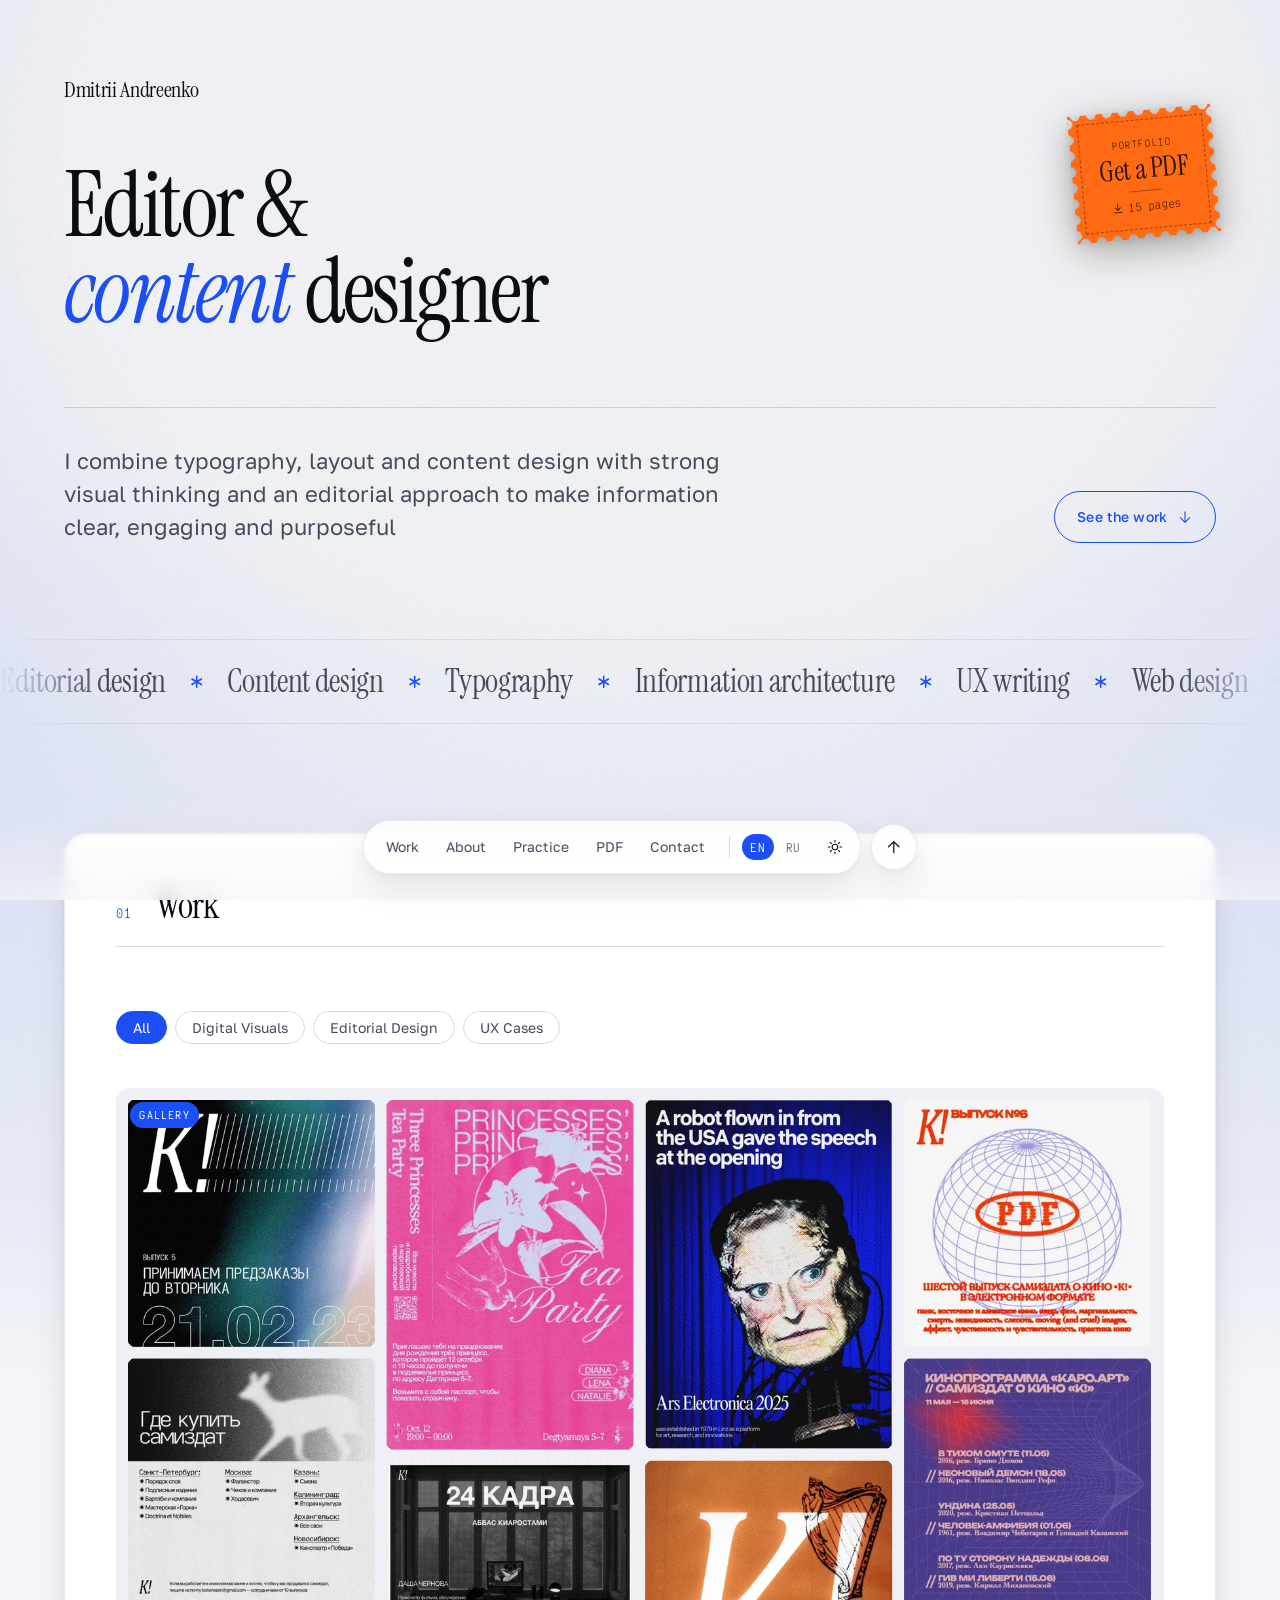
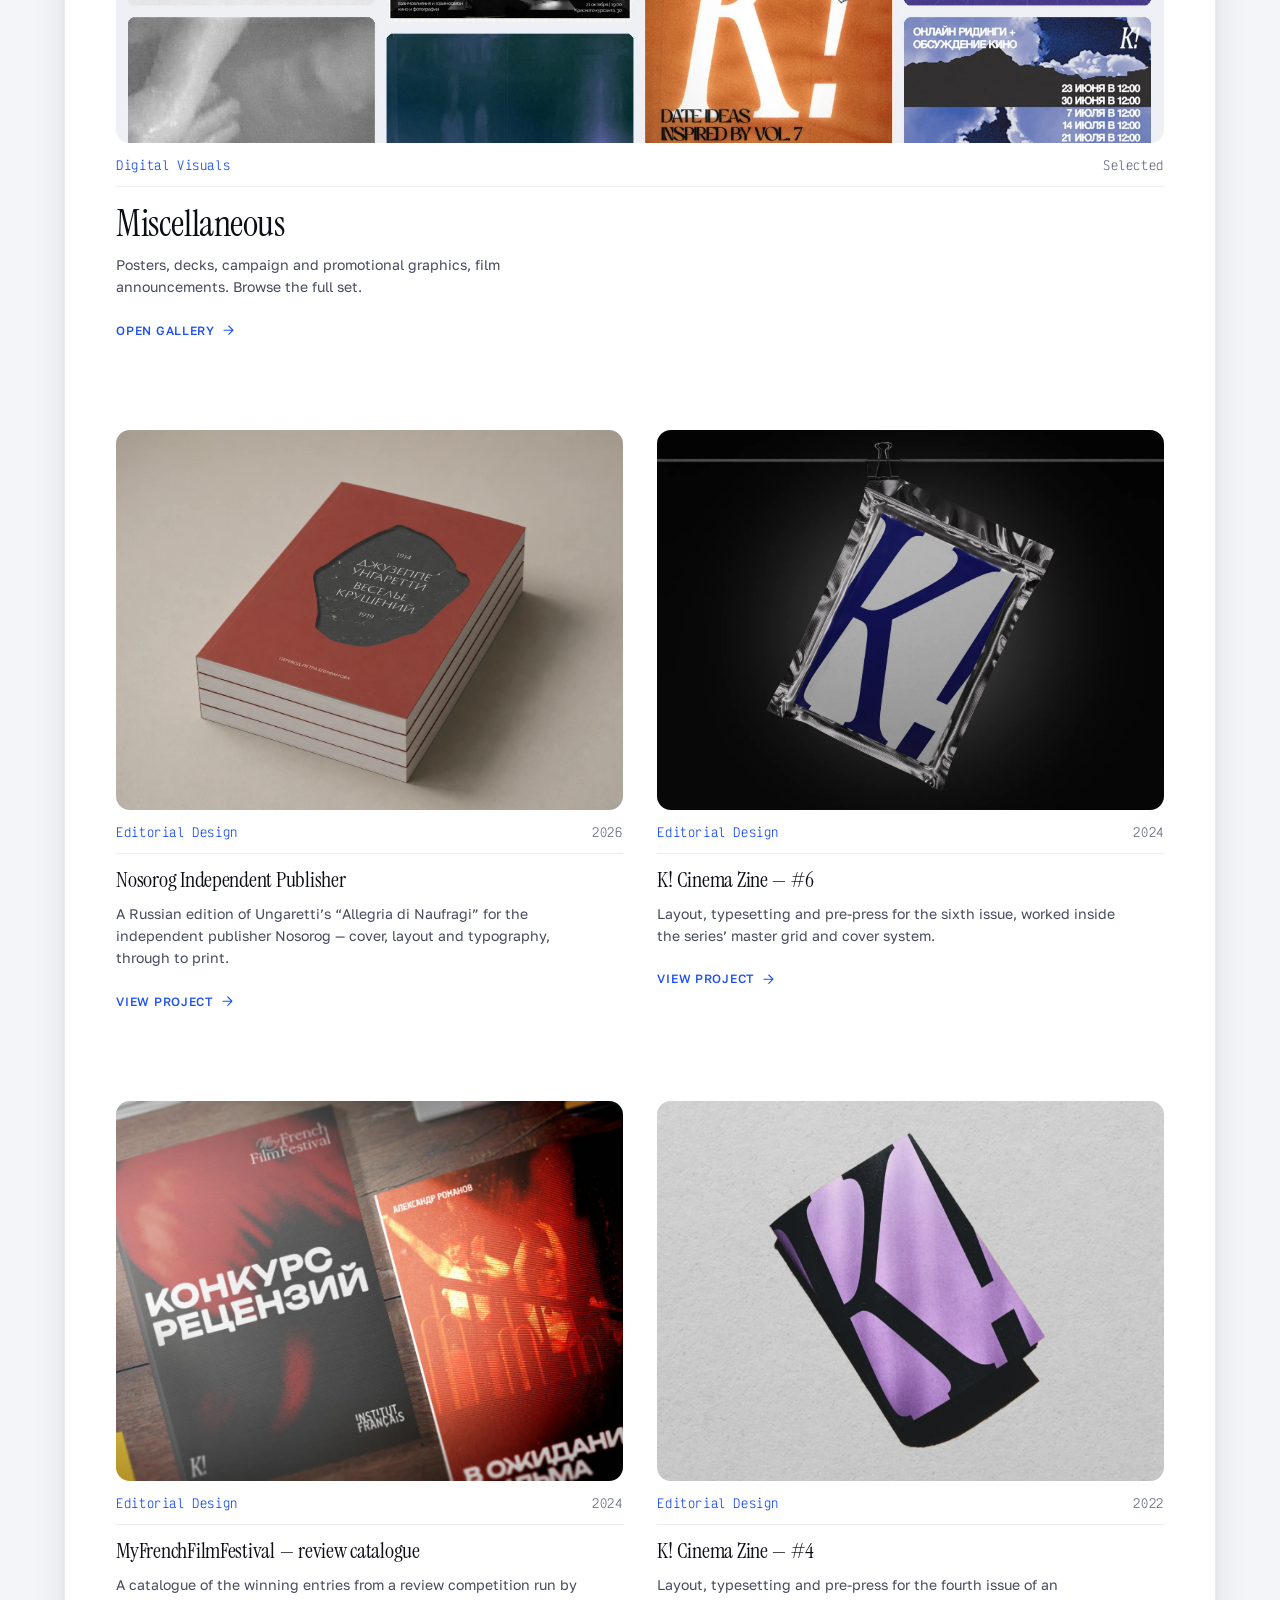
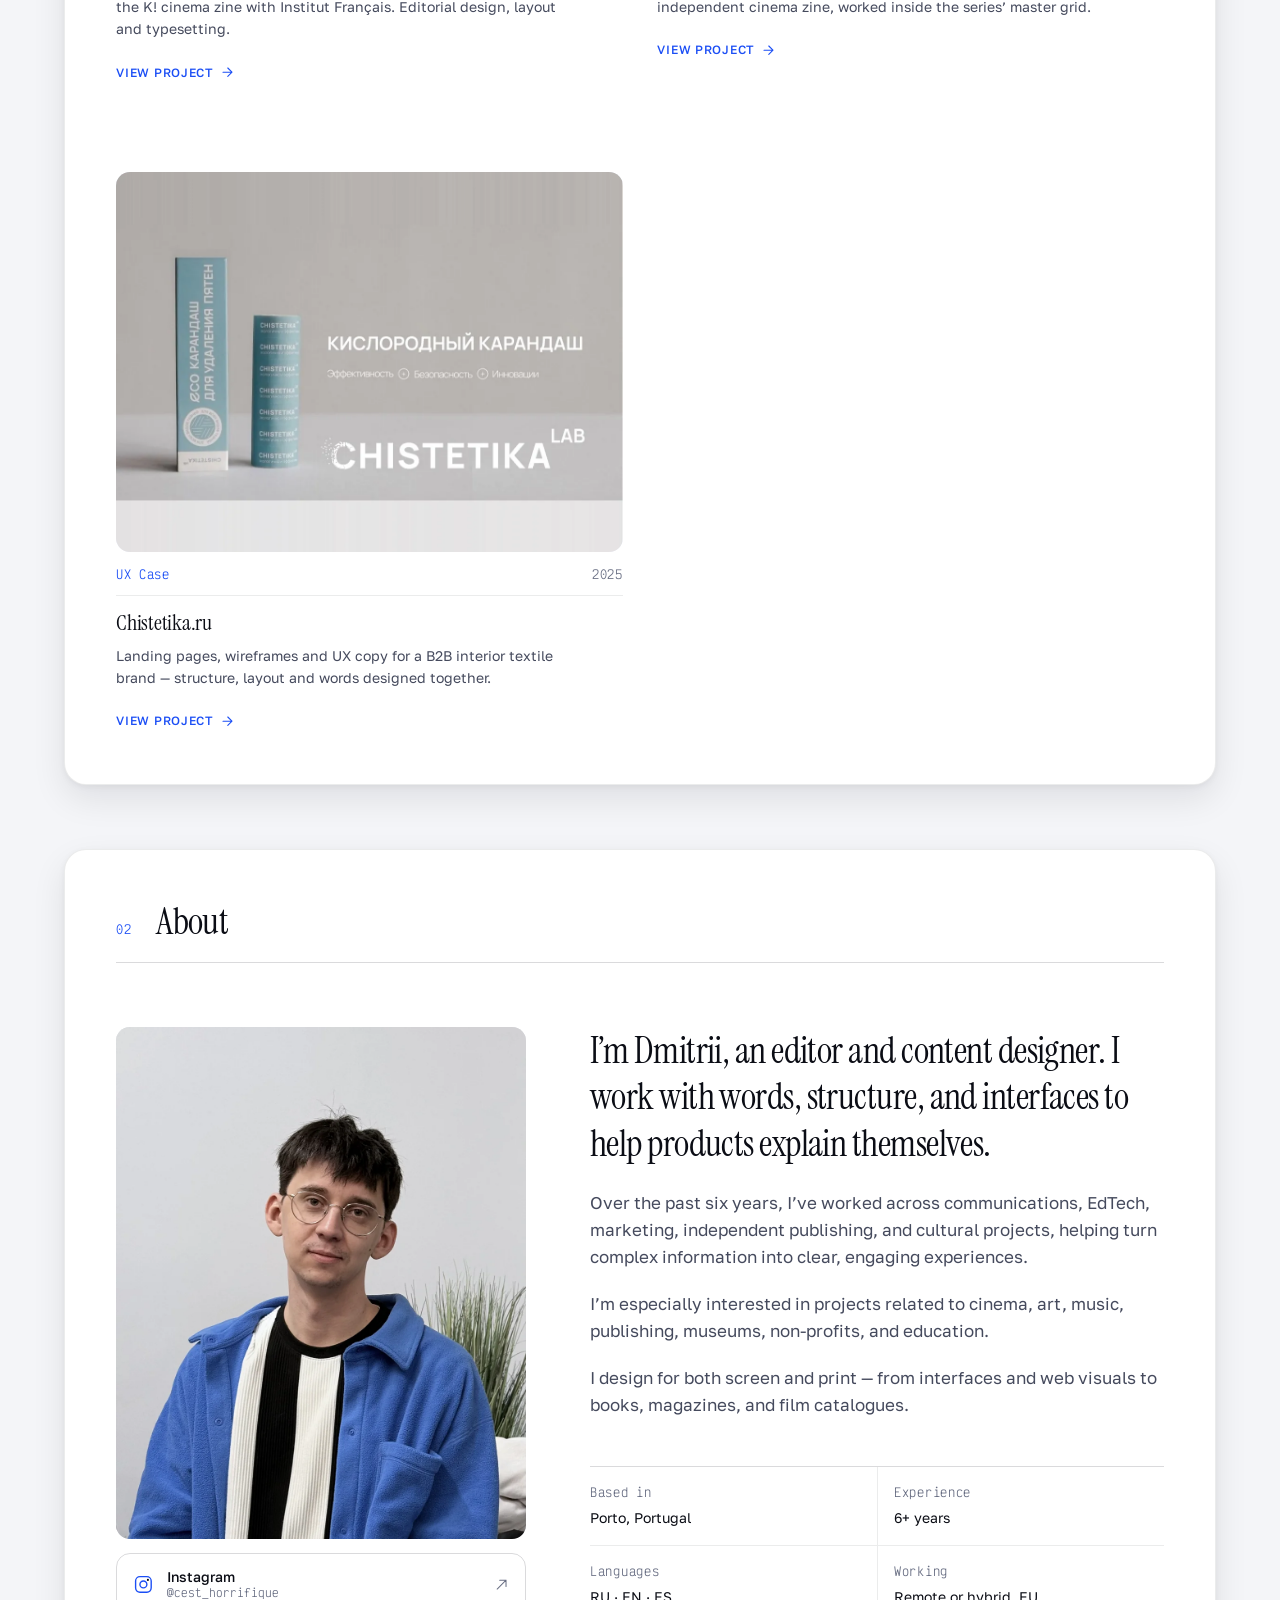
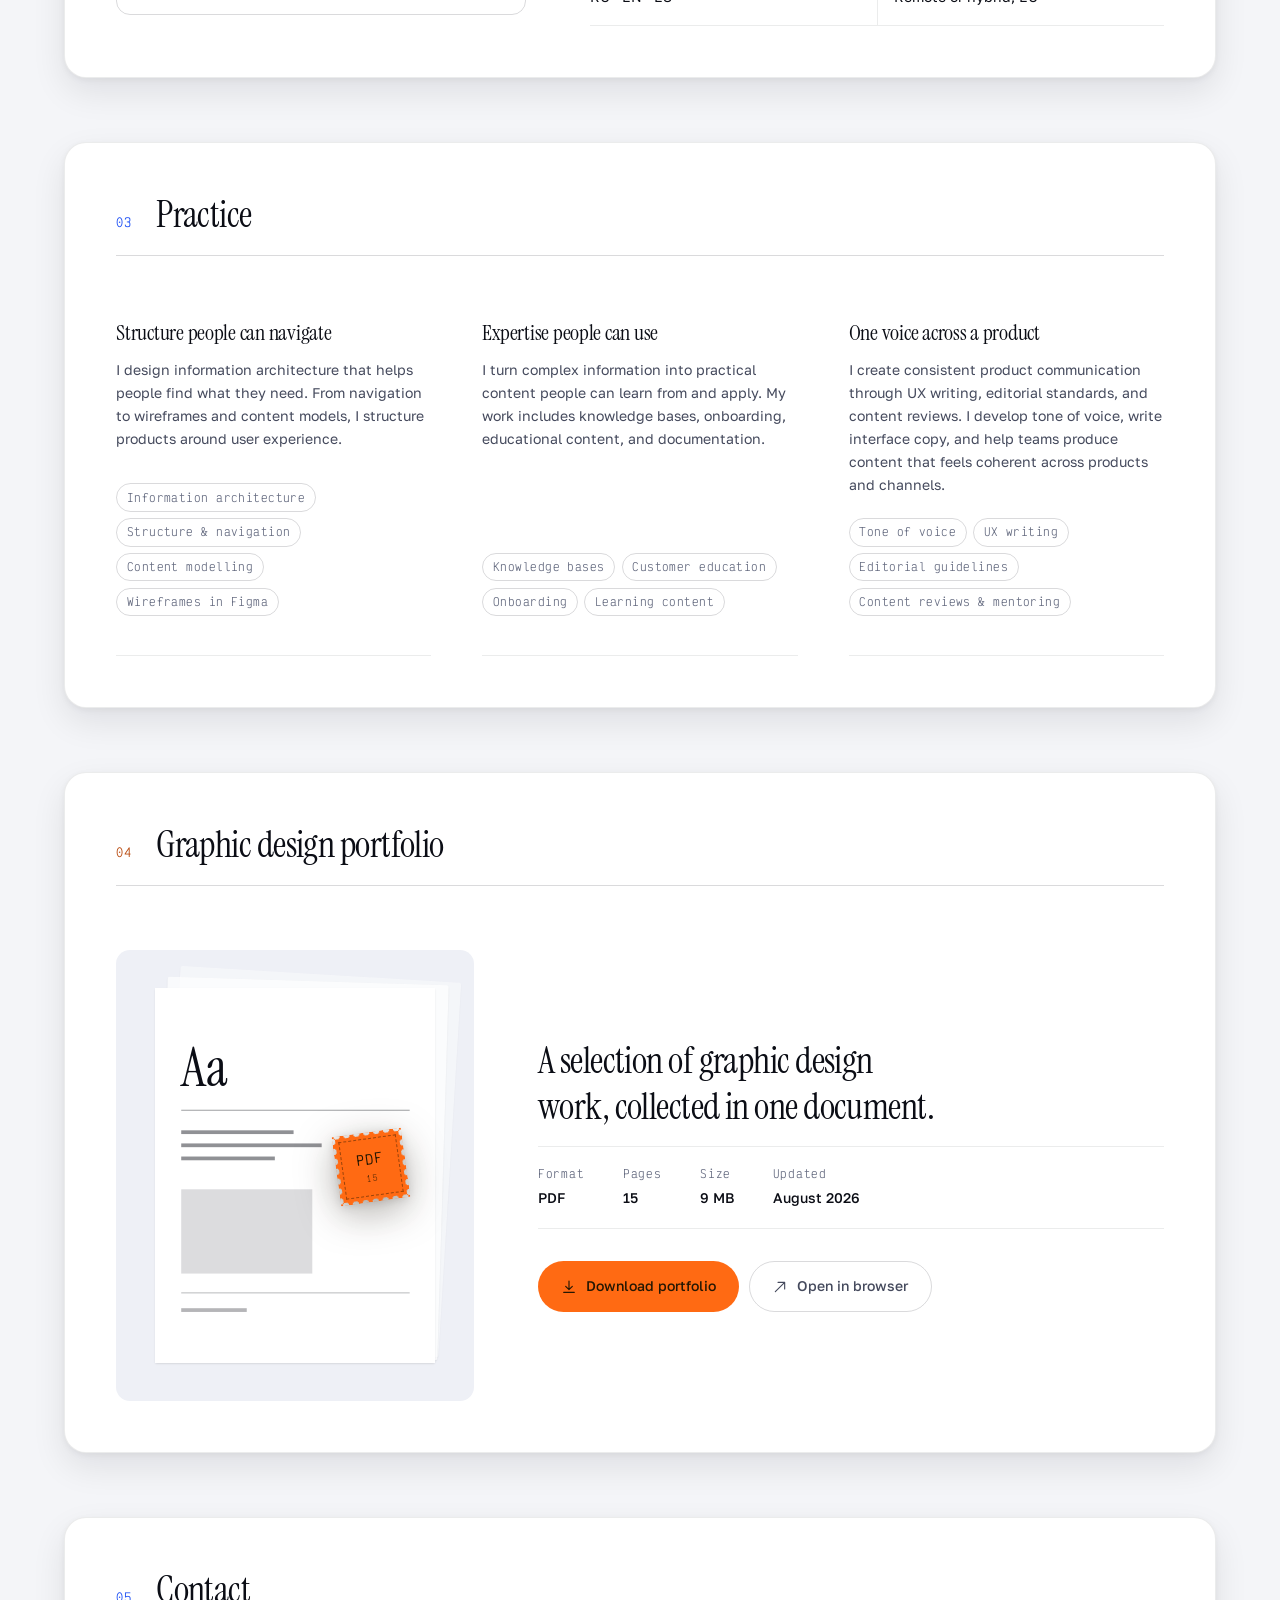
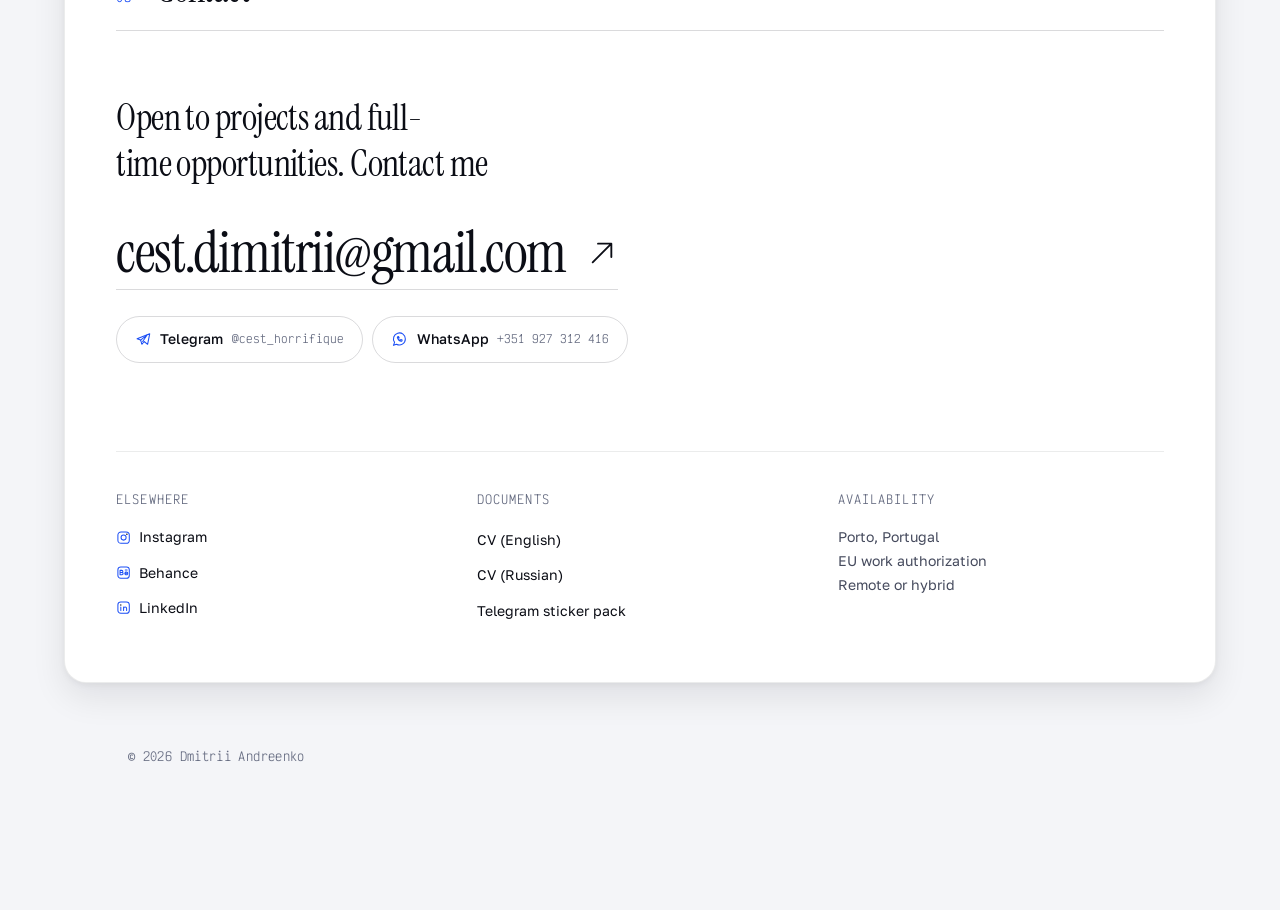
==== commit c22a3a11: "Credit Ira Lomakina for the K! master layout, scope my own role to the issues" ====
--- a/index.html
+++ b/index.html
@@ -147,7 +147,7 @@
           <div class="card__body">
             <div class="card__meta"><span data-i18n="cat.print">Editorial Design</span><span data-i18n="p3.year">2024</span></div>
             <h3 class="card__title" data-i18n="p3.title">K! Cinema Zine — #6</h3>
-            <p class="card__desc" data-i18n="p3.desc">Layout, typesetting, print design and pre-press for the sixth issue, on a shared cover system.</p>
+            <p class="card__desc" data-i18n="p3.desc">Layout, typesetting and pre-press for the sixth issue, worked inside the series’ master grid and cover system.</p>
             <span class="card__more"><span data-i18n="card.more">View project</span><svg viewBox="0 0 24 24" aria-hidden="true"><path d="M5 12h14M13 5l7 7-7 7"/></svg></span>
           </div>
         </a>
@@ -183,7 +183,7 @@
           <div class="card__body">
             <div class="card__meta"><span data-i18n="cat.print">Editorial Design</span><span data-i18n="p2.year">2022</span></div>
             <h3 class="card__title" data-i18n="p2.title">K! Cinema Zine — #4</h3>
-            <p class="card__desc" data-i18n="p2.desc">Layout, typesetting, print design and pre-press for the fourth issue of an independent cinema zine.</p>
+            <p class="card__desc" data-i18n="p2.desc">Layout, typesetting and pre-press for the fourth issue of an independent cinema zine, worked inside the series’ master grid.</p>
             <span class="card__more"><span data-i18n="card.more">View project</span><svg viewBox="0 0 24 24" aria-hidden="true"><path d="M5 12h14M13 5l7 7-7 7"/></svg></span>
           </div>
         </a>
--- a/styles.css
+++ b/styles.css
@@ -1406,6 +1406,14 @@
   white-space:nowrap;
 }
 .lb__credits dd{ font-size:var(--t-sm); text-align:right; }
+/* a credit can carry a link — the global rule strips underlines, so
+   it needs its own affordance to read as one */
+.lb__credits dd a{
+  color:var(--accent);
+  border-bottom:1px solid color-mix(in srgb, var(--accent) 35%, transparent);
+  transition:border-color .25s var(--ease);
+}
+.lb__credits dd a:hover{ border-bottom-color:var(--accent); }
 
 body.lb-open{ overflow:hidden; }
 
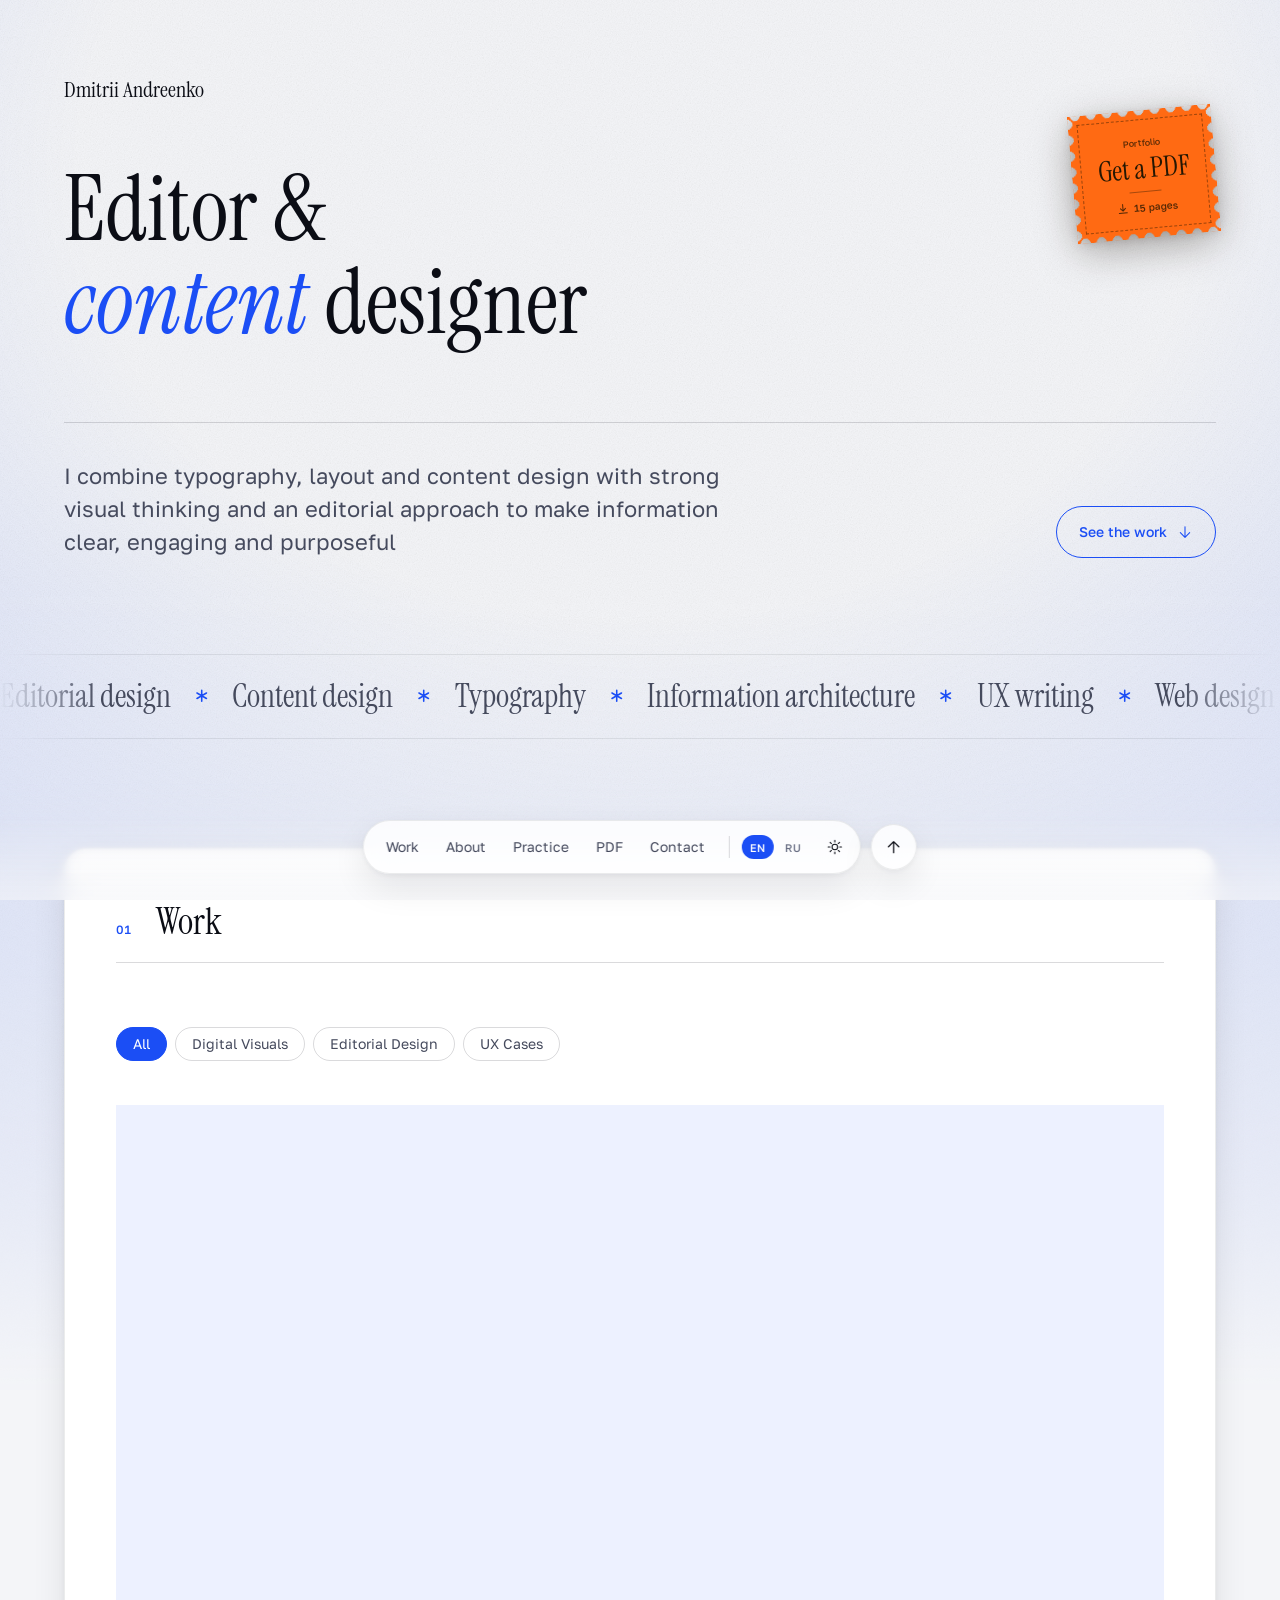
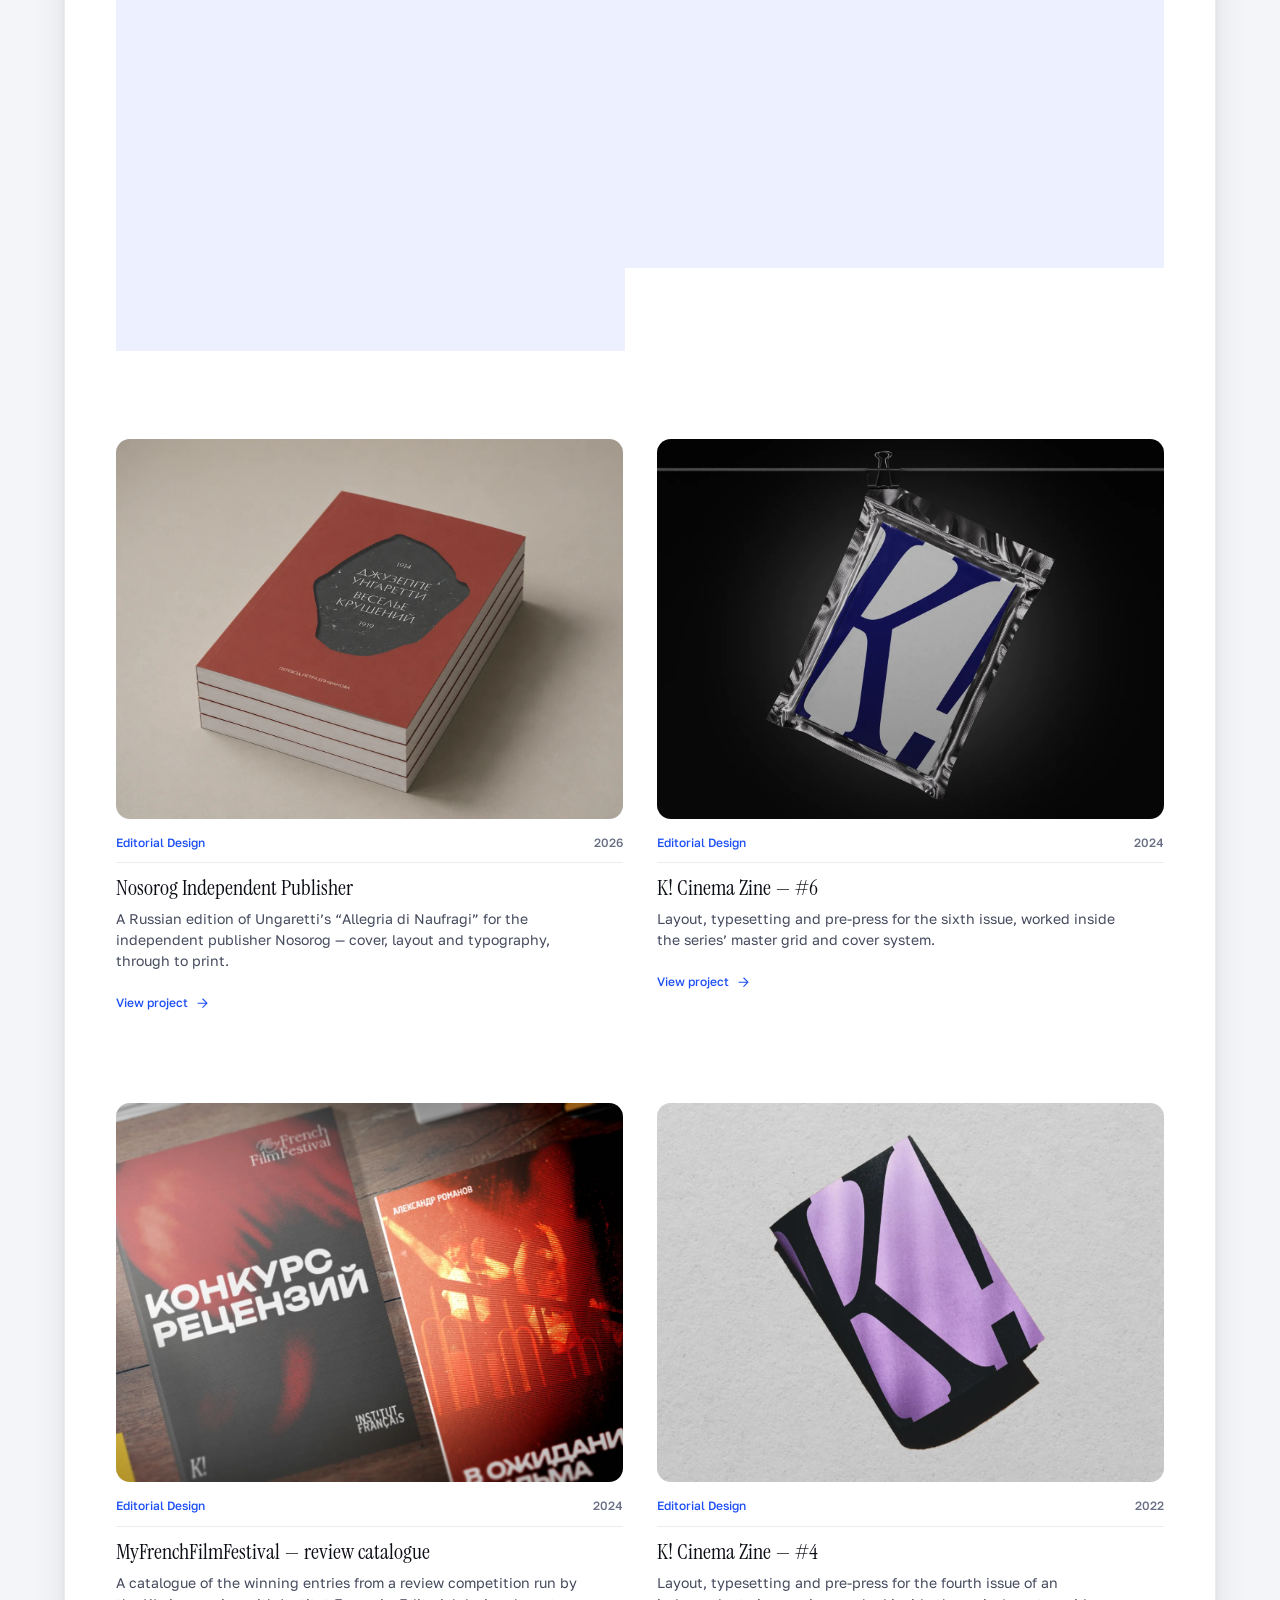
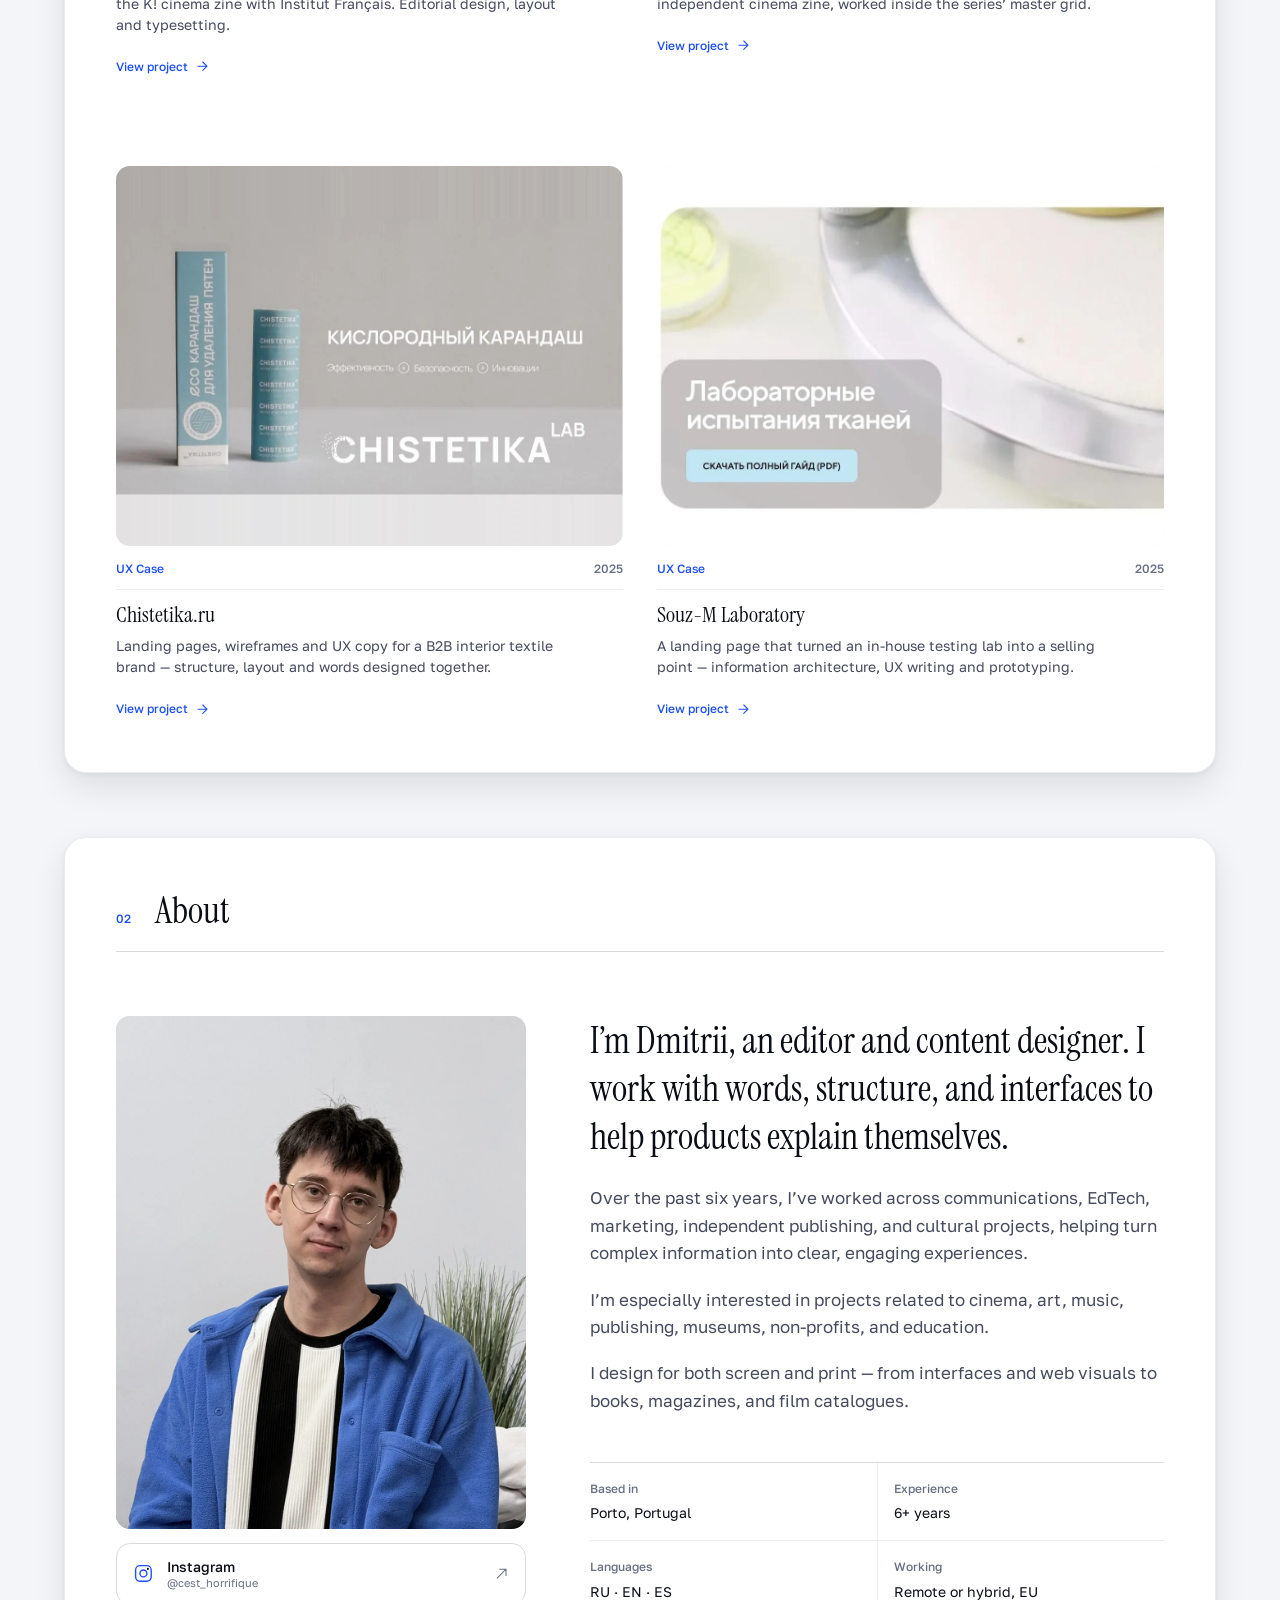
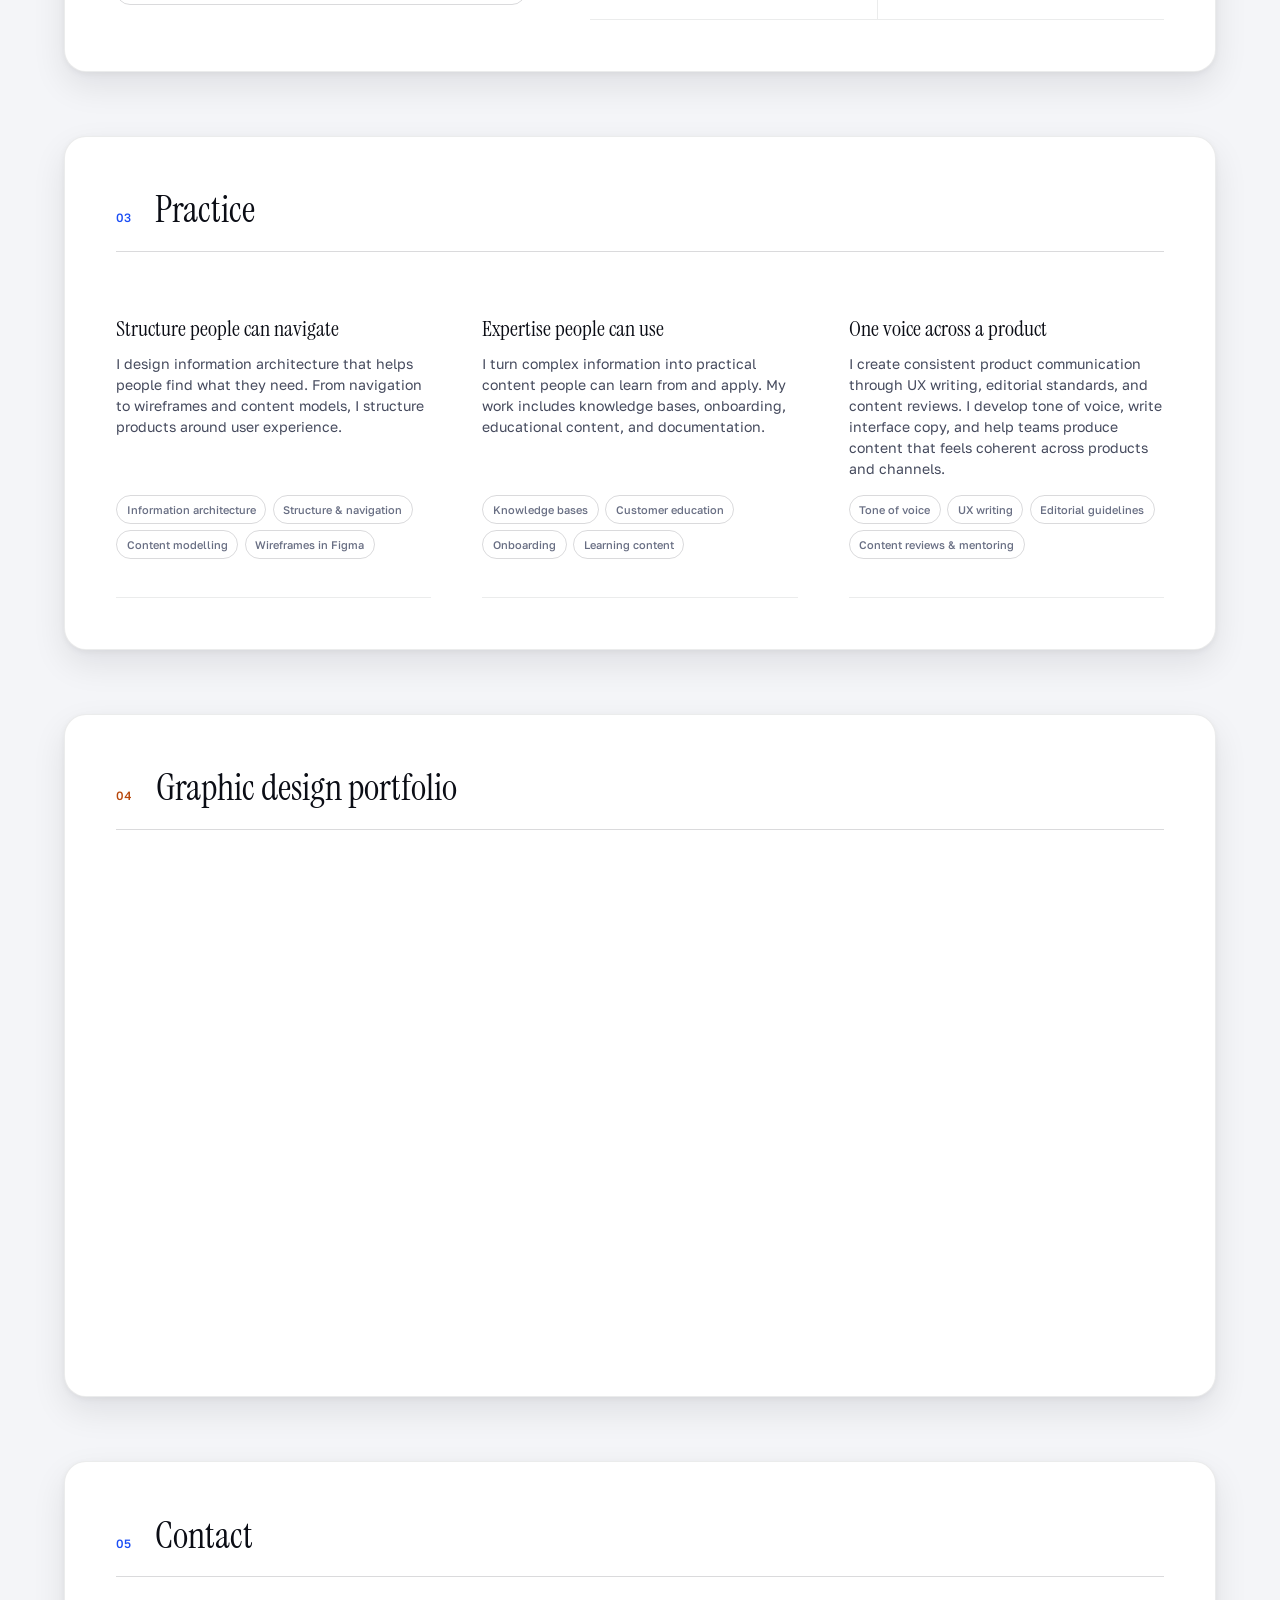
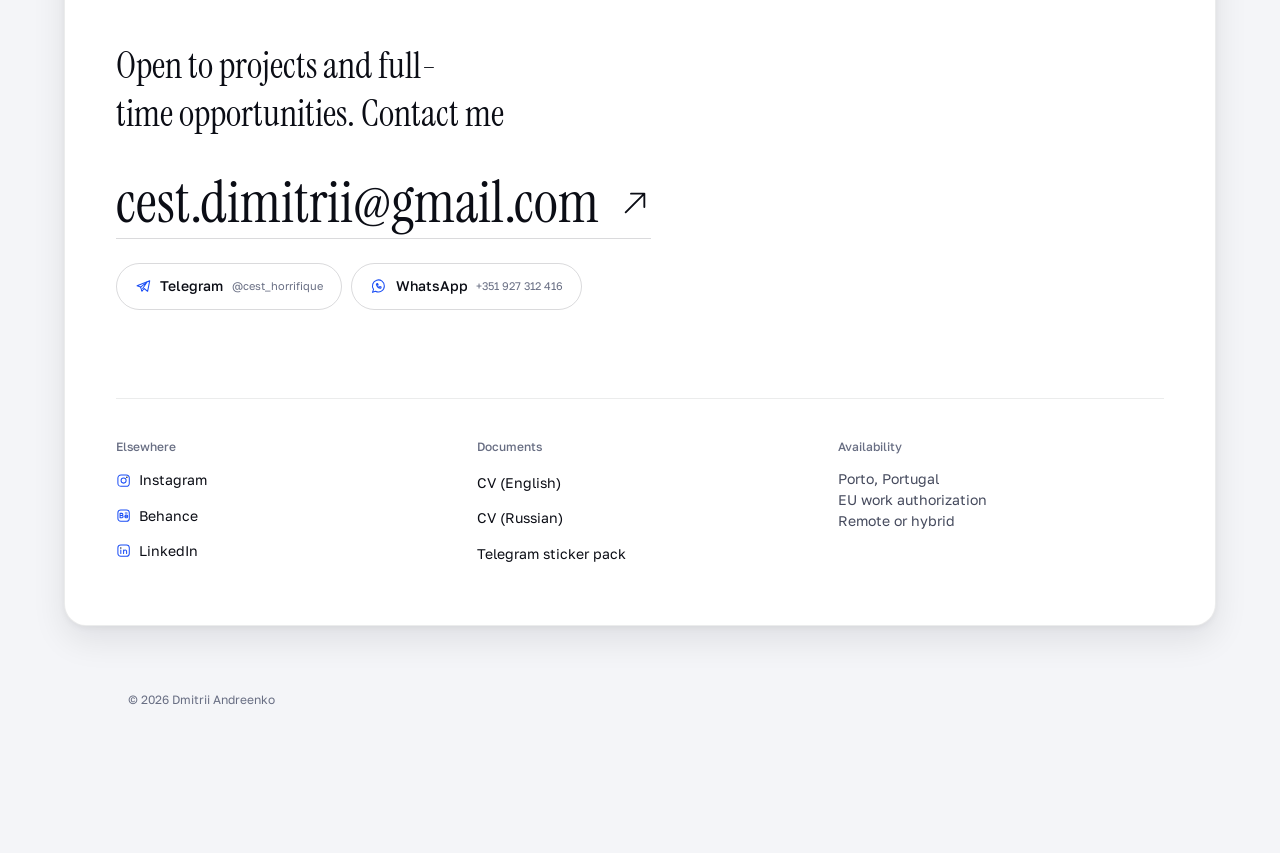
==== commit 113ff1d8: "Deploy: Souz-M card on the home page, Chistetika scheme, remaining site updates" ====
--- a/index.html
+++ b/index.html
@@ -14,7 +14,7 @@
 
 <link rel="preconnect" href="https://fonts.googleapis.com">
 <link rel="preconnect" href="https://fonts.gstatic.com" crossorigin>
-<link href="https://fonts.googleapis.com/css2?family=Instrument+Serif:ital@0;1&family=Golos+Text:wght@400;500;600&family=Playfair+Display:ital,wght@0,400;0,500;1,400&family=Victor+Mono:wght@400;500&display=swap" rel="stylesheet">
+<link href="https://fonts.googleapis.com/css2?family=Instrument+Serif:ital@0;1&family=Golos+Text:wght@400;500;600&family=Playfair+Display:ital@0;1&display=swap" rel="stylesheet">
 <link rel="stylesheet" href="styles.css">
 <link rel="icon" href="favicon.svg" type="image/svg+xml">
 <link rel="mask-icon" href="favicon.svg" color="#1B4EF5">
@@ -207,37 +207,23 @@
         </a>
       </li>
 
-      <!-- 7 · UX case, Souz-M — parked until the case is written.
-           Delete this wrapper to restore it; p6.* is still in the
-           dictionary, so the copy comes back with it.
-
+      <!-- 7 · UX case -->
       <li class="card reveal" data-cat="ux">
-        <a href="#" class="card__link">
-          <div class="card__visual">
-            <svg class="art" viewBox="0 0 600 500" preserveAspectRatio="xMidYMid slice" aria-hidden="true">
-              <rect class="art-bg" width="600" height="500"/>
-              <g class="art-fg">
-                <rect x="70" y="70" width="460" height="34" rx="4" opacity=".2"/>
-                <rect x="70" y="132" width="220" height="180" rx="4" opacity=".28"/>
-                <rect x="310" y="132" width="220" height="14" rx="7" opacity=".8"/>
-                <rect x="310" y="160" width="180" height="8" rx="4" opacity=".4"/>
-                <rect x="310" y="180" width="200" height="8" rx="4" opacity=".4"/>
-                <rect x="310" y="200" width="160" height="8" rx="4" opacity=".4"/>
-                <rect x="310" y="240" width="140" height="40" rx="20" opacity=".55"/>
-                <rect x="70" y="350" width="460" height="1.5" opacity=".35"/>
-                <rect x="70" y="380" width="120" height="8" rx="4" opacity=".3"/>
-              </g>
-            </svg>
-          </div>
-          <div class="card__body">
-            <div class="card__meta"><span data-i18n="cat.ux">UX Case</span><span data-i18n="p6.year">2024–2026</span></div>
-            <h3 class="card__title" data-i18n="p6.title">Souz-M.ru</h3>
-            <p class="card__desc" data-i18n="p6.desc">Landing pages and information architecture for the second brand in the group, built on a shared content system.</p>
+        <a href="case-souzm.html" class="card__link">
+          <div class="card__visual">
+            <picture>
+              <source srcset="images/covers/souzm.webp" type="image/webp">
+              <img src="images/covers/souzm.jpg" alt="" loading="lazy" decoding="async" width="1080" height="810">
+            </picture>
+          </div>
+          <div class="card__body">
+            <div class="card__meta"><span data-i18n="cat.ux">UX Case</span><span data-i18n="p6.year">2025</span></div>
+            <h3 class="card__title" data-i18n="p6.title">Souz-M Laboratory</h3>
+            <p class="card__desc" data-i18n="p6.desc">A landing page that turned an in-house testing lab into a selling point — information architecture, UX writing and prototyping.</p>
             <span class="card__more"><span data-i18n="card.more">View project</span><svg viewBox="0 0 24 24" aria-hidden="true"><path d="M5 12h14M13 5l7 7-7 7"/></svg></span>
           </div>
         </a>
       </li>
-      -->
 
     </ul>
     <p class="grid-empty" id="grid-empty" hidden data-i18n="work.empty">No projects in this category yet.</p>
--- a/styles.css
+++ b/styles.css
@@ -44,12 +44,16 @@
      carried by a hairline border and the shadow supplies the lift */
   --card-shadow: 0 14px 34px rgba(11,13,21,.09), 0 2px 6px rgba(11,13,21,.05);
 
-  /* type */
+  /* type — three families only. Instrument Serif sets English display
+     type, Playfair Display sets Russian (Instrument has no Cyrillic),
+     Golos Text does everything else, including the small labels and
+     figures that used to be monospaced. Tracking is left at each
+     font's own default: no letter-spacing anywhere on the site.  */
   --serif: "Instrument Serif", "Playfair Display", "Iowan Old Style", Georgia, serif;
   --sans:  "Golos Text", -apple-system, BlinkMacSystemFont, "Segoe UI", sans-serif;
-  --mono:  "Victor Mono", ui-monospace, "SF Mono", Menlo, monospace;
 
   /* fluid scale */
+  --t-2xs:  0.6875rem;               /* the smallest UI label, 11px */
   --t-xs:   0.75rem;
   --t-sm:   0.875rem;
   --t-base: clamp(1rem, 0.96rem + 0.2vw, 1.0625rem);
@@ -58,6 +62,20 @@
   --t-2xl:  clamp(2.125rem, 1.55rem + 2.6vw, 3.75rem);
   --t-3xl:  clamp(2.5rem, 1.15rem + 5.7vw, 6.5rem);
 
+  /* leading — one value per role, not per component.
+     display  big serif titles, one or two lines
+     heading  serif section and card titles
+     lead     serif paragraphs: ledes, quotes, subtitles
+     body     running text at the base size
+     compact  running text at 14px and below, and large sans ledes
+     ui       one-line labels, chips, buttons                    */
+  --lh-display: 1.02;
+  --lh-heading: 1.15;
+  --lh-lead:    1.3;
+  --lh-body:    1.6;
+  --lh-compact: 1.5;
+  --lh-ui:      1.3;
+
   /* space */
   /* one radius scale — panels set the outer curve, everything
      nested inside steps down from it so corners stay concentric */
@@ -77,6 +95,11 @@
    serifs in one heading. Russian gets Playfair for all of it.      */
 [lang="ru"]{
   --serif: "Playfair Display", "Iowan Old Style", Georgia, serif;
+  /* Playfair is taller than Instrument and Cyrillic carries marks
+     above the cap height (Й, Ё), so Russian display type gets air */
+  --lh-display: 1.1;
+  --lh-heading: 1.22;
+  --lh-lead:    1.36;
 }
 
 [data-theme="dark"]{
@@ -126,7 +149,7 @@
   color:var(--ink);
   font-family:var(--sans);
   font-size:var(--t-base);
-  line-height:1.6;
+  line-height:var(--lh-body);
   font-weight:400;
   -webkit-font-smoothing:antialiased;
   text-rendering:optimizeLegibility;
@@ -135,6 +158,9 @@
 }
 
 img,svg{ display:block; max-width:100%; }
+/* width/height attributes reserve space while loading; height:auto
+   keeps the ratio once the width is constrained */
+img{ height:auto; }
 ul,ol{ margin:0; padding:0; list-style:none; }
 h1,h2,h3,p,dl,dd{ margin:0; }
 a{ color:inherit; text-decoration:none; }
@@ -153,15 +179,6 @@
   padding:.75rem 1.25rem; font-size:var(--t-sm);
 }
 .skip-link:focus{ left:0; }
-
-/* Instrument Serif has no Cyrillic — Playfair picks it up per-character.
-   Slight optical correction so the two faces sit at a similar size.    */
-:lang(ru) .hero__title,
-:lang(ru) .section-title,
-:lang(ru) .card__title,
-:lang(ru) .about__text .lead,
-:lang(ru) .contact-line,
-:lang(ru) .pdf__lede{ letter-spacing:-.018em; }
 
 /* ── ATMOSPHERE ──────────────────────────────────────────
    A blue vignette over the first screen that dissolves into the
@@ -221,17 +238,15 @@
   border-bottom:1px solid var(--rule);
 }
 .section-num{
-  font-family:var(--mono);
+  font-family:var(--sans);
   font-size:var(--t-xs);
-  color:var(--accent);
-  letter-spacing:.08em;
-}
+  color:var(--accent); font-weight:500; font-variant-numeric:tabular-nums; }
 .section-title{
   font-family:var(--serif);
   font-size:var(--t-xl);
   font-weight:400;
-  letter-spacing:-.015em;
-  line-height:1.1;
+
+  line-height:var(--lh-heading);
 }
 
 /* Content resolves out of focus rather than sliding up. Nothing moves,
@@ -418,7 +433,7 @@
 .masthead{
   font-family:var(--serif);
   font-size:var(--t-lg);
-  letter-spacing:-.015em;
+
   margin-bottom:clamp(2rem,5vw,3.5rem);
 }
 .masthead a{ transition:color .25s var(--ease); }
@@ -444,10 +459,10 @@
   border-radius:99px;
 }
 .lang__btn{
-  font-family:var(--mono);
-  font-size:.6875rem;
+  font-family:var(--sans);
+  font-size:var(--t-2xs);
   font-weight:500;
-  letter-spacing:.06em;
+
   color:var(--ink-3);
   background:transparent;
   border:0; border-radius:99px;
@@ -487,8 +502,8 @@
   font-family:var(--serif);
   font-weight:400;
   font-size:var(--t-3xl);
-  line-height:.94;
-  letter-spacing:-.028em;
+  line-height:var(--lh-display);
+
   margin-bottom:clamp(2.5rem,6vw,4.5rem);
   /* Reserve the stamp's column so long lines can never run under it.
      At 5° the rotated footprint (w·cos5 + h·sin5) is only ~10px
@@ -513,7 +528,7 @@
 .hero__lede{
   max-width:48ch;
   font-size:var(--t-lg);
-  line-height:1.5;
+  line-height:var(--lh-compact);
   color:var(--ink-2);
   text-wrap:pretty;
 }
@@ -521,7 +536,7 @@
   display:inline-flex; align-items:center; gap:.6rem;
   font-size:var(--t-sm);
   font-weight:500;
-  letter-spacing:.01em;
+
   padding:.85rem 1.4rem;
   border:1px solid var(--accent-2);
   color:var(--accent);
@@ -615,16 +630,16 @@
 .stamp:active .stamp__paper{ transform:rotate(0deg) skewY(0deg) scale(.88); }
 
 .stamp__eyebrow{
-  font-family:var(--mono);
+  font-family:var(--sans);
   font-size:.5625rem; font-weight:500;
-  letter-spacing:.18em; text-transform:uppercase;
+
   opacity:.75;
 }
 .stamp__main{
   font-family:var(--serif);
   font-size:clamp(1.35rem,2.2vw,1.75rem);
-  line-height:1;
-  letter-spacing:-.015em;
+  line-height:var(--lh-display);
+
   white-space:nowrap;
 }
 .stamp__rule{
@@ -634,10 +649,9 @@
 }
 .stamp__sub{
   display:inline-flex; align-items:center; gap:.3rem;
-  font-family:var(--mono);
-  font-size:.625rem; letter-spacing:.06em;
-  opacity:.8;
-}
+  font-family:var(--sans);
+  font-size:.625rem;
+  opacity:.8; font-weight:500; font-variant-numeric:tabular-nums; }
 .stamp__sub svg{
   width:.75rem; height:.75rem;
   fill:none; stroke:currentColor; stroke-width:2;
@@ -658,7 +672,7 @@
   animation:marquee 46s linear infinite;
   font-family:var(--serif);
   font-size:clamp(1.25rem,3vw,2rem);
-  letter-spacing:-.01em;
+
   color:var(--ink-2);
   white-space:nowrap;
 }
@@ -722,11 +736,6 @@
    the object centred with margin — 16/10 keeps the whole subject */
 .card--wide .card__visual{ aspect-ratio:16/10; }
 
-.art{ width:100%; height:100%; transition:transform 1.1s var(--ease); }
-.art-bg{ fill:var(--paper-2); }
-.art-fg{ fill:currentColor; }
-.card__link:hover .art{ transform:scale(1.035); }
-
 /* Real cover artwork. Every frame is stacked in the same box and
    cross-faded, so the card previews the project's images on hover
    instead of tinting. Extra frames are injected by main.js on first
@@ -769,14 +778,13 @@
 
 .card__meta{
   display:flex; justify-content:space-between; gap:1rem;
-  font-family:var(--mono);
+  font-family:var(--sans);
   font-size:var(--t-xs);
-  letter-spacing:.05em;
+
   color:var(--ink-3);
   padding-bottom:.65rem;
-  margin-bottom:.85rem;
-  border-bottom:1px solid var(--rule-soft);
-}
+  margin-bottom:.75rem;
+  border-bottom:1px solid var(--rule-soft); font-weight:500; font-variant-numeric:tabular-nums; }
 /* The category word takes its ink, so the grid separates into printed
    work and screen work before a single label is read. Colour is never
    the only signal — the word is still the word.                     */
@@ -791,16 +799,16 @@
   font-family:var(--serif);
   font-weight:400;
   font-size:var(--t-lg);
-  line-height:1.2;
-  letter-spacing:-.012em;
-  margin-bottom:.55rem;
+  line-height:var(--lh-heading);
+
+  margin-bottom:.5rem;
   text-wrap:balance;
 }
 .card--wide .card__title{ max-width:22ch; font-size:var(--t-xl); }
 .card__desc{
   color:var(--ink-2);
   font-size:var(--t-sm);
-  line-height:1.6;
+  line-height:var(--lh-compact);
   max-width:52ch;
   margin-bottom:1rem;
 }
@@ -808,8 +816,8 @@
   display:inline-flex; align-items:center; gap:.4rem;
   font-size:var(--t-xs);
   font-weight:500;
-  letter-spacing:.06em;
-  text-transform:uppercase;
+
+
   color:var(--accent);
 }
 .card__more svg{
@@ -826,8 +834,8 @@
 
 .card__badge{
   position:absolute; top:.85rem; left:.85rem;
-  font-family:var(--mono); font-size:.625rem; font-weight:500;
-  letter-spacing:.12em; text-transform:uppercase;
+  font-family:var(--sans); font-size:var(--t-2xs); font-weight:500;
+
   background:var(--accent-2); color:#fff;
   padding:.32rem .6rem; border-radius:99px;
   z-index:1;
@@ -853,7 +861,7 @@
 .page-lede{
   font-family:var(--serif);
   font-size:var(--t-xl); font-weight:400;
-  line-height:1.26; letter-spacing:-.015em;
+  line-height:var(--lh-lead);
   max-width:32ch;
   margin-bottom:clamp(2.5rem,5vw,4rem);
   text-wrap:balance;
@@ -880,9 +888,9 @@
 .gal__fig:hover img{ transform:scale(1.02); }
 .gal__cap{
   display:block;
-  margin-top:.7rem;
-  font-family:var(--mono); font-size:var(--t-xs);
-  color:var(--ink-3); letter-spacing:.04em;
+  margin-top:.75rem;
+  font-family:var(--sans); font-size:var(--t-xs);
+  color:var(--ink-3);
 }
 
 /* ── 7. ABOUT ────────────────────────────────────────────── */
@@ -921,10 +929,10 @@
   fill:none; stroke:var(--accent); stroke-width:1.6;
   stroke-linecap:round; stroke-linejoin:round;
 }
-.ig__text{ display:flex; flex-direction:column; line-height:1.3; min-width:0; }
+.ig__text{ display:flex; flex-direction:column; line-height:var(--lh-ui); min-width:0; }
 .ig__label{ font-size:var(--t-sm); font-weight:500; }
 .ig__handle{
-  font-family:var(--mono); font-size:.6875rem;
+  font-family:var(--sans); font-size:var(--t-2xs);
   color:var(--ink-3); overflow-wrap:anywhere;
 }
 .ig__arrow{
@@ -952,11 +960,11 @@
 .about__text .lead{
   font-family:var(--serif);
   font-size:var(--t-xl);
-  line-height:1.26;
+  line-height:var(--lh-lead);
   font-weight:400;
-  letter-spacing:-.015em;
+
   color:var(--ink);
-  margin-bottom:1.4rem;
+  margin-bottom:1.5rem;
 }
 
 .facts{
@@ -969,10 +977,9 @@
 .fact:nth-child(odd){ padding-right:1rem; }
 .fact:nth-child(even){ padding-left:1rem; border-left:1px solid var(--rule-soft); }
 .fact dt{
-  font-family:var(--mono); font-size:var(--t-xs);
-  letter-spacing:.06em; color:var(--ink-3);
-  margin-bottom:.3rem;
-}
+  font-family:var(--sans); font-size:var(--t-xs);
+ color:var(--ink-3);
+  margin-bottom:.25rem; font-weight:500; }
 .fact dd{ font-size:var(--t-sm); }
 
 /* ── 8. PRACTICE ─────────────────────────────────────────── */
@@ -997,22 +1004,21 @@
 }
 .practice__item h3{
   font-family:var(--serif); font-weight:400;
-  font-size:var(--t-lg); line-height:1.18;
-  letter-spacing:-.012em;
+  font-size:var(--t-lg); line-height:var(--lh-heading);
+
   margin-bottom:.75rem;
 }
 .practice__item p{
   color:var(--ink-2); font-size:var(--t-sm);
-  line-height:1.65; margin-bottom:1.35rem;
+  line-height:var(--lh-compact); margin-bottom:1rem;
 }
 .tags{ display:flex; flex-wrap:wrap; gap:.4rem; margin-top:auto; }
 .tags li{
-  font-family:var(--mono); font-size:.6875rem;
-  letter-spacing:.04em; color:var(--ink-3);
+  font-family:var(--sans); font-size:var(--t-2xs);
+ color:var(--ink-3);
   padding:.28rem .6rem;
   border:1px solid var(--rule);
-  border-radius:99px;
-}
+  border-radius:99px; font-weight:500; }
 
 /* ── 9. PDF PORTFOLIO ────────────────────────────────────── */
 .pdf{
@@ -1095,14 +1101,13 @@
   outline-offset:-7px;
 }
 .pdf__stamp-main{
-  font-family:var(--mono); font-size:.8125rem; font-weight:500;
-  letter-spacing:.1em;
+  font-family:var(--sans); font-size:.8125rem; font-weight:500;
+
 }
 .pdf__stamp-sub{
-  font-family:var(--mono); font-size:.5rem;
-  letter-spacing:.08em;
-  opacity:.7;
-}
+  font-family:var(--sans); font-size:.5rem;
+
+  opacity:.7; font-weight:500; font-variant-numeric:tabular-nums; }
 /* the sheets fan out and the stamp presses down, together */
 .pdf:hover .pdf__stamp{ filter:var(--stamp-press); transition-duration:.2s; }
 .pdf:hover .pdf__stamp-paper{ transform:rotate(0deg) scale(.93); transition-duration:.2s; }
@@ -1120,8 +1125,8 @@
   font-family:var(--serif);
   font-size:var(--t-xl);
   font-weight:400;
-  line-height:1.24;
-  letter-spacing:-.015em;
+  line-height:var(--lh-lead);
+
   margin-bottom:1rem;
   max-width:26ch;
   text-wrap:balance;
@@ -1137,10 +1142,9 @@
   margin-bottom:clamp(1.5rem,3vw,2rem);
 }
 .pdf__specs dt{
-  font-family:var(--mono); font-size:.6875rem;
-  letter-spacing:.07em; color:var(--ink-3);
-  margin-bottom:.25rem;
-}
+  font-family:var(--sans); font-size:var(--t-2xs);
+ color:var(--ink-3);
+  margin-bottom:.25rem; font-weight:500; }
 .pdf__specs dd{ font-size:var(--t-sm); font-weight:500; white-space:nowrap; }
 
 .pdf__actions{ display:flex; flex-wrap:wrap; gap:.6rem; }
@@ -1173,8 +1177,8 @@
   font-family:var(--serif);
   font-size:var(--t-xl);
   font-weight:400;
-  letter-spacing:-.015em;
-  line-height:1.24;
+
+  line-height:var(--lh-lead);
   max-width:26ch;
   margin-bottom:clamp(1.5rem,3vw,2.25rem);
   text-wrap:balance;
@@ -1185,10 +1189,10 @@
   font-family:var(--serif);
   font-weight:400;
   font-size:var(--t-2xl);
-  letter-spacing:-.025em;
-  line-height:1.05;
+
+  line-height:var(--lh-display);
   padding-bottom:.35rem;
-  margin-bottom:1.6rem;
+  margin-bottom:1.5rem;
   border-bottom:1px solid var(--rule);
   transition:color .3s var(--ease), border-color .3s var(--ease);
   max-width:100%;
@@ -1226,7 +1230,7 @@
 }
 .reach__name{ font-size:var(--t-sm); font-weight:500; }
 .reach__val{
-  font-family:var(--mono); font-size:.6875rem;
+  font-family:var(--sans); font-size:var(--t-2xs);
   color:var(--ink-3); white-space:nowrap;
 }
 
@@ -1238,10 +1242,10 @@
   border-top:1px solid var(--rule-soft);
 }
 .contact-block h3{
-  font-family:var(--mono); font-weight:400;
-  font-size:var(--t-xs); letter-spacing:.09em;
-  text-transform:uppercase; color:var(--ink-3);
-  margin-bottom:1rem;
+  font-family:var(--sans); font-weight:500;
+  font-size:var(--t-xs);
+ color:var(--ink-3);
+  margin-bottom:.75rem;
 }
 .links li{ margin-bottom:.5rem; }
 .links a{
@@ -1253,7 +1257,7 @@
   padding-bottom:2px;
 }
 .links a:hover{ background-size:100% 1px; color:var(--accent); }
-.addr{ font-size:var(--t-sm); color:var(--ink-2); line-height:1.7; }
+.addr{ font-size:var(--t-sm); color:var(--ink-2); line-height:var(--lh-compact); }
 
 /* ── LIGHTBOX ────────────────────────────────────────────── */
 .lb{
@@ -1336,16 +1340,15 @@
 
 .lb__counter{
   position:absolute; right:.75rem; bottom:.75rem; z-index:2;
-  font-family:var(--mono); font-size:.6875rem; letter-spacing:.08em;
+  font-family:var(--sans); font-size:var(--t-2xs);
   background:color-mix(in srgb, var(--card) 88%, transparent);
   color:var(--ink-2);
-  padding:.3rem .6rem; border-radius:99px;
-}
+  padding:.3rem .6rem; border-radius:99px; font-weight:500; font-variant-numeric:tabular-nums; }
 
 .lb__caption{
-  margin-top:.85rem;
-  font-family:var(--mono); font-size:var(--t-xs);
-  letter-spacing:.04em; color:var(--ink-3);
+  margin-top:.75rem;
+  font-family:var(--sans); font-size:var(--t-xs);
+ color:var(--ink-3);
 }
 
 /* thumbnails */
@@ -1374,14 +1377,13 @@
   border-top:1px solid var(--rule);
 }
 .lb__meta{
-  font-family:var(--mono); font-size:var(--t-xs);
-  letter-spacing:.06em; color:var(--accent);
-  margin-bottom:.5rem;
-}
+  font-family:var(--sans); font-size:var(--t-xs);
+ color:var(--accent);
+  margin-bottom:.5rem; font-weight:500; }
 .lb__title{
   font-family:var(--serif); font-weight:400;
-  font-size:var(--t-xl); line-height:1.16;
-  letter-spacing:-.015em;
+  font-size:var(--t-xl); line-height:var(--lh-heading);
+
   margin-bottom:.75rem;
   text-wrap:balance;
 }
@@ -1390,7 +1392,7 @@
    still wraps normally; single-line entries are unaffected.       */
 .lb__desc{
   color:var(--ink-2); font-size:var(--t-sm);
-  line-height:1.65; max-width:56ch;
+  line-height:var(--lh-compact); max-width:56ch;
   white-space:pre-line;
   text-wrap:pretty;
 }
@@ -1401,10 +1403,9 @@
   border-bottom:1px solid var(--rule-soft);
 }
 .lb__credits dt{
-  font-family:var(--mono); font-size:.6875rem;
-  letter-spacing:.05em; color:var(--ink-3);
-  white-space:nowrap;
-}
+  font-family:var(--sans); font-size:var(--t-2xs);
+ color:var(--ink-3);
+  white-space:nowrap; font-weight:500; }
 .lb__credits dd{ font-size:var(--t-sm); text-align:right; }
 /* a credit can carry a link — the global rule strips underlines, so
    it needs its own affordance to read as one */
@@ -1439,21 +1440,20 @@
   padding-bottom:clamp(1.75rem,3.5vw,2.75rem);
 }
 .case__eyebrow{
-  font-family:var(--mono); font-size:var(--t-xs);
-  letter-spacing:.09em; text-transform:uppercase;
+  font-family:var(--sans); font-size:var(--t-xs);
+
   color:var(--accent);
-  margin-bottom:.9rem;
-}
+  margin-bottom:.75rem; font-weight:500; }
 .case__title{
   font-family:var(--serif); font-weight:400;
-  font-size:var(--t-2xl); line-height:1.02;
-  letter-spacing:-.025em;
+  font-size:var(--t-2xl); line-height:var(--lh-display);
+
   margin-bottom:.5rem;
 }
 .case__sub{
   font-family:var(--serif); font-weight:400;
-  font-size:var(--t-xl); line-height:1.24;
-  letter-spacing:-.015em;
+  font-size:var(--t-xl); line-height:var(--lh-lead);
+
   color:var(--ink-2);
   max-width:30ch;
   text-wrap:balance;
@@ -1465,12 +1465,11 @@
   gap:1rem clamp(1.5rem,3vw,2.5rem);
 }
 .case__meta dt{
-  font-family:var(--mono); font-size:.6875rem;
-  letter-spacing:.07em; text-transform:uppercase;
+  font-family:var(--sans); font-size:var(--t-2xs);
+
   color:var(--ink-3);
-  margin-bottom:.35rem;
-}
-.case__meta dd{ font-size:var(--t-sm); line-height:1.5; color:var(--ink-2); }
+  margin-bottom:.25rem; font-weight:500; }
+.case__meta dd{ font-size:var(--t-sm); line-height:var(--lh-compact); color:var(--ink-2); }
 .case__meta a{ color:var(--accent); }
 .case__meta a:hover{ text-decoration:underline; }
 
@@ -1499,10 +1498,9 @@
 }
 .case__num{
   display:block;
-  font-family:var(--mono); font-size:var(--t-xs);
-  letter-spacing:.08em; color:var(--accent);
-  margin-bottom:.4rem;
-}
+  font-family:var(--sans); font-size:var(--t-xs);
+ color:var(--accent);
+  margin-bottom:.5rem; font-weight:500; font-variant-numeric:tabular-nums; }
 .case__body{ grid-column:2; }
 /* the only figures that break out of the prose column: five shots in a
    row and the handover/release pair both need the extra width. Safe to
@@ -1513,17 +1511,18 @@
 
 .case__h2{
   font-family:var(--serif); font-weight:400;
-  font-size:var(--t-lg); line-height:1.14;
-  letter-spacing:-.015em;
+  font-size:var(--t-lg); line-height:var(--lh-heading);
+
   text-wrap:balance;
 }
 .case__h3{
   font-family:var(--serif); font-weight:400;
-  font-size:var(--t-lg); line-height:1.2;
-  letter-spacing:-.012em;
-  margin-bottom:.7rem;
-}
-.case__body > .case__h3:not(:first-child){ margin-top:.5rem; }
+  font-size:var(--t-lg); line-height:var(--lh-heading);
+
+  margin-bottom:.75rem;
+}
+/* a subheading opens a new thought — give it more air above than below */
+.case__body > .case__h3:not(:first-child){ margin-top:clamp(1.5rem,3vw,2.25rem); }
 .case__p{
   max-width:64ch;
   color:var(--ink-2);
@@ -1542,11 +1541,11 @@
 .case__quote{
   font-family:var(--serif);
   font-size:var(--t-lg);
-  line-height:1.35;
-  letter-spacing:-.012em;
+  line-height:var(--lh-lead);
+
   color:var(--ink);
   max-width:52ch;
-  margin:0 0 1.1rem;
+  margin:0 0 1rem;
   padding-left:1.1rem;
   border-left:2px solid var(--rule);
 }
@@ -1556,20 +1555,19 @@
   counter-increment:pt;
   position:relative;
   padding-left:2.4rem;
-  margin-bottom:1.1rem;
+  margin-bottom:1rem;
   color:var(--ink-2);
 }
 .case__points li::before{
   content:counter(pt);
   position:absolute; left:0; top:.05em;
-  font-family:var(--mono); font-size:var(--t-xs);
+  font-family:var(--sans); font-size:var(--t-xs);
   color:var(--accent);
   border:1px solid var(--rule);
   border-radius:50%;
   width:1.6rem; height:1.6rem;
-  display:grid; place-items:center;
-}
-.case__points strong{ color:var(--ink); display:block; margin-bottom:.15rem; }
+  display:grid; place-items:center; font-weight:500; font-variant-numeric:tabular-nums; }
+.case__points strong{ color:var(--ink); font-weight:600; display:block; margin-bottom:.15rem; }
 
 
 
@@ -1586,7 +1584,8 @@
    section, so every one of them lines up with the paragraph it belongs
    to. Only the multi-image figures — the version strip, the release
    pair, the v1/v2/v3 stack — still break out to the full width.     */
-.fig--inline{ margin-block:clamp(1.25rem,2.5vw,1.75rem) 0; }
+/* space below too, so a paragraph that follows a figure doesn't sit on its caption */
+.fig--inline{ margin-block:clamp(1.25rem,2.5vw,1.75rem); }
 .fig--inline:last-child{ margin-bottom:0; }
 .fig__grid{
   display:grid;
@@ -1595,12 +1594,11 @@
 
 
 .fig__step{
-  font-family:var(--mono); font-size:var(--t-xs);
+  font-family:var(--sans); font-size:var(--t-xs);
   color:var(--accent);
   border:1px solid var(--rule);
   border-radius:99px;
-  padding:.2rem .55rem;
-}
+  padding:.2rem .55rem; font-weight:500; }
 /* Stacked comparison. Side-by-side is the obvious layout for a
    before/after, but these crops carry body copy — at a third of
    the column each one renders ~290px wide and the text turns to
@@ -1611,10 +1609,10 @@
 .fig__step-cap{
   display:flex; align-items:baseline; gap:.6rem;
   max-width:68ch;
-  margin-top:.85rem;
+  margin-top:.75rem;
   font-size:var(--t-sm);
   color:var(--ink-2);
-  line-height:1.55;
+  line-height:var(--lh-compact);
   text-wrap:pretty;
 }
 .fig__step-cap .fig__step{ flex:none; }
@@ -1646,34 +1644,74 @@
 
 /* ── BLOCK SCHEME ────────────────────────────────────────
    A wireframe silhouette of the page beside the question each
-   block answers. Drawn in markup so the labels come from the
-   dictionary and the colours from the theme — an exported file
-   would need four versions (two languages × two themes).     */
+   block answers. This used to be an inline SVG, which scaled as
+   a picture: at 375px its 15px labels came out at about 5px.
+   As HTML the text stays at reading size on every screen and
+   only the silhouette column narrows. Block heights come from
+   --h on each row, roughly proportional to the real sections. */
 .fig--scheme > .scheme{
-  display:block;
-  width:100%; height:auto;
+  --sil: clamp(4.25rem, 20%, 9.5rem);   /* silhouette column */
   padding:clamp(1rem,2.2vw,1.75rem);
   background:var(--paper-2);
   border-radius:var(--radius-md);
 }
-.scheme__page rect{ fill:none; stroke:var(--rule); stroke-width:1; }
-.scheme__blk{ fill:var(--rule-soft); }
-.scheme__blk.is-key{ fill:var(--accent-wash); stroke:var(--accent); stroke-width:1; }
-.scheme text{ font-family:var(--sans); fill:var(--ink-2); }
+.scheme__page{
+  position:relative;
+  display:grid; gap:10px;
+  padding-block:12px;
+  list-style:none;
+}
+/* the page outline runs down the silhouette column only */
+.scheme__page::before{
+  content:""; position:absolute; inset:0 auto 0 0;
+  width:var(--sil);
+  border:1px solid var(--rule); border-radius:10px;
+}
+.scheme__row{
+  display:grid;
+  grid-template-columns:var(--sil) 1.9rem 2.1rem minmax(0,1fr);
+  align-items:center;
+}
+.scheme__blk{
+  height:calc(var(--h,48) * 1px);
+  margin-inline:12px;
+  background:var(--rule-soft);
+  border-radius:5px;
+}
+.scheme__row.is-key .scheme__blk{
+  background:var(--accent-wash);
+  outline:1px solid var(--accent); outline-offset:-1px;
+}
+/* the short tick joining a marked block to its label */
+.scheme__row.is-key .scheme__mark{
+  height:1.5px; margin-inline:4px 8px;
+  background:var(--accent); border-radius:1px;
+}
 .scheme__n{
-  font-family:var(--mono); font-size:12px;
-  fill:var(--ink-3); letter-spacing:.06em;
-}
-.scheme__n.is-key{ fill:var(--accent); }
-.scheme__b{ font-size:15px; font-weight:600; fill:var(--ink); }
-.scheme__b.is-key{ fill:var(--accent); }
-.scheme__q{ font-size:13.5px; fill:var(--ink-3); }
-.scheme__mark path{ stroke:var(--accent); stroke-width:1.5; stroke-linecap:round; }
-.scheme__key{ font-size:11.5px; fill:var(--ink-3); }
-/* the SVG scales down with the column, so past a point the 13.5px
-   question text is sub-10px on screen — stack it instead */
+  font-family:var(--sans); font-size:var(--t-xs);
+ color:var(--ink-2); font-weight:500; font-variant-numeric:tabular-nums; }
+.scheme__b{
+  display:block;
+  font-size:var(--t-base); font-weight:600; line-height:var(--lh-ui);
+  color:var(--ink);
+}
+.scheme__q{
+  display:block;
+  font-size:var(--t-sm); line-height:var(--lh-compact);
+  color:var(--ink-2);
+  text-wrap:pretty;
+}
+.scheme__row.is-key .scheme__n,
+.scheme__row.is-key .scheme__b{ color:var(--accent); }
+.scheme__key{
+  margin-top:.75rem;
+  font-size:var(--t-xs); line-height:var(--lh-compact);
+  color:var(--ink-2);
+}
 @media (max-width:620px){
-  .fig--scheme > .scheme{ padding:clamp(.6rem,2vw,1rem); }
+  .fig--scheme > .scheme{ --sil:3.25rem; padding:clamp(.75rem,3vw,1rem); }
+  .scheme__row{ grid-template-columns:var(--sil) 1.1rem 1.8rem minmax(0,1fr); }
+  .scheme__blk{ margin-inline:7px; height:calc(var(--h,48) * .75px); }
 }
 
 /* ── SCROLLING SCREENSHOT ────────────────────────────────
@@ -1736,18 +1774,17 @@
   display:block;
   overflow-wrap:anywhere;   /* no single word can widen its column */
   margin-top:.5rem;
-  font-size:.6875rem; line-height:1.45;
+  font-size:var(--t-2xs); line-height:var(--lh-compact);
   color:var(--ink-3);
   text-wrap:pretty;
 }
 .strip__label{
   display:block;
-  margin-bottom:.45rem;
-  font-family:var(--mono); font-size:.625rem;
-  letter-spacing:.08em; text-transform:uppercase;
+  margin-bottom:.5rem;
+  font-family:var(--sans); font-size:var(--t-2xs);
+
   color:var(--ink-3);
-  text-align:center;
-}
+  text-align:center; font-weight:500; }
 .strip__win{
   display:block;
   position:relative;
@@ -1759,6 +1796,10 @@
   box-shadow:0 4px 12px rgba(11,13,21,.10);
 }
 [data-theme="dark"] .strip__win{ background:var(--card); }
+/* width AND height: the markup carries the file's real width and
+   height attributes, and without height:auto the image takes that
+   height literally and stretches to the window's narrow width */
+.strip__win img{ width:100%; height:auto; }
 .strip__win img,
 .strip__reel{
   display:block;
@@ -1796,10 +1837,9 @@
 .pair__label{
   display:block;
   margin-bottom:.5rem;
-  font-family:var(--mono); font-size:.625rem;
-  letter-spacing:.07em; text-transform:uppercase;
-  color:var(--ink-3);
-}
+  font-family:var(--sans); font-size:var(--t-2xs);
+
+  color:var(--ink-3); font-weight:500; }
 
 /* ── VERSION VIEWER ──────────────────────────────────────
    A full-page shot is ~3,200px tall. Fitting it to the viewport
@@ -1821,13 +1861,12 @@
 }
 .zoom__label{
   flex:none;
-  font-family:var(--mono); font-size:var(--t-xs);
-  letter-spacing:.08em; text-transform:uppercase;
-  color:#fff;
-}
+  font-family:var(--sans); font-size:var(--t-xs);
+
+  color:#fff; font-weight:500; }
 .zoom__desc{
   flex:1 1 auto; min-width:0;
-  font-size:var(--t-sm); line-height:1.4;
+  font-size:var(--t-sm); line-height:var(--lh-compact);
   color:rgba(255,255,255,.72);
 }
 .zoom__btn{
@@ -1881,11 +1920,11 @@
 
 .fig__cap{
   display:flex; align-items:baseline; gap:.6rem;
-  margin-top:.85rem;
+  margin-top:.75rem;
   font-size:var(--t-sm);
   color:var(--ink-2);
   max-width:68ch;
-  line-height:1.55;
+  line-height:var(--lh-compact);
   text-wrap:pretty;
 }
 .fig__cap .fig__step{ flex:none; }
@@ -1905,15 +1944,421 @@
   .fig--pair .fig__grid{ grid-template-columns:1fr; }
 }
 
+/* ── 10b. CASE INFOGRAPHICS ──────────────────────────────
+   Diagrams drawn in markup rather than exported, for the same
+   reason as the block scheme above: the labels are copy and the
+   colours are theme tokens, so a raster export would need one
+   file per language × theme and would go soft on a retina screen.
+   One family, .dg, with a modifier per diagram. Everything here
+   is built from the existing tokens — no new colour, no new
+   typeface. Every diagram collapses to one column under 720px:
+   at 375px a three-across row of cards is unreadable, and being
+   read is the entire job of these figures. */
+.dg{
+  padding:clamp(1rem,2.2vw,1.75rem);
+  background:var(--paper-2);
+  border-radius:var(--radius-md);
+}
+.dg__card{
+  background:var(--card);
+  border:1px solid var(--rule-soft);
+  border-radius:var(--radius-sm);
+  padding:clamp(.7rem,1.6vw,1rem);
+}
+/* The small mono label that names a part of a diagram. --ink-3 on
+   the paper-2 plate is 4.44:1 — fine for the longer descriptions
+   elsewhere on the site, half a point short of AA for type this
+   small, so every label and count here steps up to --ink-2. */
+.dg__label{
+  display:block;
+  margin-bottom:.5rem;
+  font-family:var(--sans); font-size:var(--t-2xs);
+
+  color:var(--ink-2);
+  text-wrap:pretty; font-weight:500; }
+.dg__label--key{ color:var(--accent); }
+.dg__body{
+  font-size:var(--t-sm); line-height:var(--lh-compact);
+  color:var(--ink);
+  text-wrap:pretty;
+}
+.dg__body--muted{ font-size:var(--t-xs); color:var(--ink-3); }
+/* measurements line up only if the figures are tabular */
+.dg__fig{ font-family:var(--sans); font-variant-numeric:tabular-nums; }
+.dg__note{
+  margin-top:.75rem;
+  font-size:var(--t-xs); line-height:var(--lh-compact);
+  color:var(--ink-2);
+}
+.dg svg{ fill:none; stroke:currentColor; stroke-width:1.6;
+         stroke-linecap:round; stroke-linejoin:round; }
+
+/* ── Fig. 02 · the translation gap ────────────────────────
+   Two facts that don't meet — a dashed line broken by a "?" —
+   and, under them, one bracket that gathers both into the page's
+   job. No arrows: an arrow from the buyer's question to "connect
+   the two" read as if the question caused the answer.          */
+.dg--gap{ display:grid; }
+.dg__gap-row{
+  display:grid;
+  grid-template-columns:minmax(0,1fr) 3.5rem minmax(0,1fr);
+  align-items:stretch;
+}
+.dg__joint{ position:relative; display:grid; place-items:center; }
+.dg__joint::before,
+.dg__joint::after{
+  content:""; position:absolute; top:50%;
+  width:calc(50% - .75rem);
+  border-top:1.5px dashed var(--rule);
+}
+.dg__joint::before{ left:0; }
+.dg__joint::after{ right:0; }
+.dg__q{
+  font-family:var(--serif); font-size:1.6rem; line-height:1;
+  color:var(--accent);
+}
+/* feet on the centres of the two cards, stem down to the third */
+.dg__bridge{
+  position:relative;
+  height:1.25rem;
+  margin-inline:calc((100% - 3.5rem) / 4);
+  border:1.5px solid var(--accent); border-top:0;
+  border-radius:0 0 10px 10px;
+}
+.dg__bridge::after{
+  content:""; position:absolute; left:50%; top:100%;
+  height:1rem; border-left:1.5px solid var(--accent);
+}
+.dg__gap-goal{
+  justify-self:center;
+  width:min(100%, 22rem);
+  margin-top:1rem;
+  border-color:var(--accent);
+  text-align:center;
+}
+@media (max-width:560px){
+  .dg__gap-row{ grid-template-columns:minmax(0,1fr); }
+  .dg__joint{ min-height:3rem; }
+  .dg__joint::before,
+  .dg__joint::after{
+    top:auto; left:50%; right:auto; width:0; height:.8rem;
+    border-top:0; border-left:1.5px dashed var(--rule);
+  }
+  .dg__joint::before{ top:0; }
+  .dg__joint::after{ bottom:0; }
+  .dg__bridge{
+    margin-inline:auto; width:0; height:1.5rem;
+    border:0; border-left:1.5px solid var(--accent); border-radius:0;
+  }
+  .dg__bridge::after{ display:none; }
+  .dg__gap-goal{ width:100%; margin-top:0; }
+}
+
+/* ── Fig. 05 · the page as an index ─────────────────────── */
+.dg--index{
+  display:grid;
+  grid-template-columns:minmax(0,1fr) clamp(3.5rem,8vw,6rem) 10rem;
+  column-gap:0;   /* the links run edge to edge, map to guide */
+  row-gap:clamp(.75rem,2vw,1.5rem);
+  align-items:center;
+}
+.dg__map{ display:grid; gap:.35rem; }
+/* the links from the page to the guide. Stretched to the row with
+   preserveAspectRatio="none", so the y values are percentages of the
+   map's height; non-scaling strokes keep the line weights true. */
+.dg__links{
+  align-self:stretch;
+  width:100%; height:100%;
+  overflow:visible;
+}
+.dg__links path{ fill:none; vector-effect:non-scaling-stroke; }
+.dg__links .is-dl{ stroke:var(--accent); stroke-width:2; }
+.dg__links .is-ref{ stroke:var(--ink-3); stroke-width:.75; opacity:.8; }
+.dg__bar{
+  display:flex; align-items:center; gap:.55rem; flex-wrap:wrap;
+  padding:.5rem .7rem;
+  background:var(--card);
+  border:1px solid var(--rule-soft);
+  border-radius:var(--radius-sm);
+  font-size:var(--t-xs); line-height:var(--lh-ui); color:var(--ink-2);
+}
+.dg__bar b{
+  flex:none;
+  font-family:var(--sans); font-size:var(--t-2xs); font-weight:500;
+  color:var(--ink-3); font-variant-numeric:tabular-nums; }
+/* heights roughly proportional to the real sections */
+.dg__bar--tall{ padding-block:1.15rem; }
+.dg__bar--mid{ padding-block:.8rem; }
+.dg__out{
+  margin-left:auto;
+  display:inline-flex; align-items:center; gap:.3rem;
+  font-family:var(--sans); font-size:var(--t-2xs);
+
+  color:var(--accent); white-space:nowrap; font-weight:500; }
+.dg__out svg{ width:.7rem; height:.7rem; stroke-width:2; }
+.dg__out--thin{ color:var(--ink-3); }
+.dg__out--thin svg{ stroke-width:1.2; }
+/* the guide: offset sheets, the top one carrying the label */
+.dg__guide{
+  position:relative;
+  display:grid; place-items:center;
+  min-height:13rem;
+}
+.dg__sheet{
+  position:absolute; top:50%; left:50%;
+  width:min(58%,9rem); aspect-ratio:3/4;
+  background:var(--card);
+  border:1px solid var(--rule);
+  border-radius:var(--radius-sm);
+}
+.dg__sheet:nth-child(1){ transform:translate(calc(-50% - .9rem),calc(-50% - .9rem)) rotate(-4deg); }
+.dg__sheet:nth-child(2){ transform:translate(calc(-50% - .45rem),calc(-50% - .45rem)) rotate(-2deg); }
+.dg__sheet:nth-child(3){ transform:translate(-50%,-50%); }
+.dg__guide-lab{
+  position:relative;
+  padding:.3rem .55rem;
+  background:var(--accent); color:var(--accent-ink);
+  border-radius:99px;
+  font-family:var(--sans); font-size:var(--t-2xs);
+
+  white-space:nowrap; font-weight:500; }
+
+/* ── Fig. 07 · properties → parameters ──────────────────── */
+.dg--map{ display:grid; gap:clamp(.5rem,1.3vw,.85rem); }
+.dg__cols,
+.dg__row{
+  display:grid;
+  grid-template-columns:minmax(0,.9fr) 2.25rem minmax(0,1.7fr);
+  gap:clamp(.45rem,1.3vw,.85rem);
+  align-items:center;
+}
+.dg__cols .dg__label{ margin-bottom:0; }
+.dg__prop{
+  display:flex; align-items:center; gap:.6rem;
+  padding:.7rem .8rem;
+  background:var(--card);
+  border:1px solid var(--rule-soft);
+  border-radius:var(--radius-sm);
+  color:var(--accent);
+}
+.dg__prop svg{ width:1.4rem; height:1.4rem; flex:none; }
+.dg__prop span{
+  font-size:var(--t-sm); font-weight:600; line-height:var(--lh-ui);
+  color:var(--ink);
+}
+/* one bracket instead of four drawn fan-out lines: at 375px a
+   line is shorter than its own stroke and reads as a smudge */
+.dg__brace{
+  position:relative;
+  align-self:stretch;
+  display:grid; place-items:center;
+}
+.dg__brace::before{
+  content:"";
+  position:absolute; inset:.3rem 0 .3rem 35%;
+  border:1.5px solid var(--rule); border-right:0;
+  border-radius:5px 0 0 5px;
+}
+.dg__count{
+  position:relative;
+  padding:0 .2rem;
+  background:var(--paper-2);
+  font-family:var(--sans); font-size:var(--t-2xs);
+  font-variant-numeric:tabular-nums;
+  color:var(--ink-2); font-weight:500; }
+.dg__params{ display:flex; flex-wrap:wrap; gap:.4rem; }
+.dg__param{
+  display:inline-flex; align-items:center; gap:.35rem;
+  padding:.35rem .7rem;
+  background:var(--card);
+  border:1px solid var(--rule-soft);
+  border-radius:99px;
+  font-size:var(--t-xs); line-height:var(--lh-ui); color:var(--ink-2);
+}
+.dg__tag{
+  padding:.05rem .35rem;
+  border:1px solid var(--accent); border-radius:99px;
+  font-family:var(--sans); font-size:var(--t-2xs);
+
+  color:var(--accent); font-weight:500; }
+
+/* ── Fig. 09 · anatomy of a parameter card ──────────────── */
+.dg__anat{
+  background:var(--card);
+  border:1px solid var(--rule-soft);
+  border-radius:var(--radius-md);
+  overflow:hidden;
+}
+.dg__anat-top{
+  display:flex; align-items:baseline; gap:.6rem; flex-wrap:wrap;
+  padding:.7rem .9rem;
+  border-bottom:1px solid var(--rule-soft);
+  font-size:var(--t-sm); font-weight:600; color:var(--ink);
+}
+.dg__anat-top .dg__fig{ font-weight:400; color:var(--ink-3); font-size:var(--t-xs); }
+.dg__split{ display:grid; grid-template-columns:repeat(2,minmax(0,1fr)); }
+.dg__half{ padding:clamp(.7rem,1.6vw,1rem); }
+.dg__half + .dg__half{
+  border-left:1px solid var(--rule-soft);
+  background:var(--accent-wash);
+}
+.dg__anat-foot{
+  display:flex; align-items:center; gap:.4rem;
+  padding:.6rem .9rem;
+  border-top:1px solid var(--rule-soft);
+  font-family:var(--sans); font-size:var(--t-2xs);
+
+  color:var(--accent); font-weight:500; }
+.dg__anat-foot svg{ width:.75rem; height:.75rem; stroke-width:2; }
+
+/* ── Figs 14 & 17 · two cards side by side ──────────────── */
+.dg--duo{
+  display:grid;
+  grid-template-columns:repeat(2,minmax(0,1fr));
+  gap:clamp(.6rem,1.6vw,1rem);
+  align-items:stretch;
+}
+.dg--duo > .dg__card{ display:flex; flex-direction:column; }
+.dg__card--muted{ background:var(--paper); }
+.dg__icons{ display:flex; gap:.5rem; margin-bottom:.6rem; color:var(--accent); }
+.dg__icons--muted{ color:var(--ink-3); }
+.dg__icons svg{ width:1.35rem; height:1.35rem; }
+.dg__list{ display:grid; gap:.3rem; font-size:var(--t-xs); line-height:var(--lh-compact); }
+.dg__list li{ list-style:none; padding-left:.85rem; position:relative; color:var(--ink-2); }
+.dg__list li::before{
+  content:""; position:absolute; left:0; top:.55em;
+  width:.3rem; height:.3rem; border-radius:50%;
+  background:var(--rule);
+}
+.dg__card--key .dg__list li::before{ background:var(--accent); }
+
+/* ── Fig. 15 · the threshold ────────────────────────────── */
+.dg__scale{ display:flex; align-items:stretch; gap:.35rem; }
+.dg__step{
+  flex:1;
+  display:grid; place-items:center;
+  padding:.7rem .2rem;
+  background:var(--card);
+  border:1px solid var(--rule-soft);
+  border-radius:var(--radius-sm);
+  font-family:var(--sans); font-size:var(--t-sm);
+  font-variant-numeric:tabular-nums;
+  color:var(--ink-3); font-weight:500; }
+.dg__step.is-on{
+  background:var(--accent); border-color:var(--accent);
+  color:var(--accent-ink);
+}
+.dg__thresh{
+  flex:none; width:0;
+  margin-inline:.35rem;
+  border-left:1.5px dashed var(--accent);
+}
+
+
+/* ── the six-version strip and its 4:5 windows ──────────── */
+/* Chistetika ran five versions in 3/5 windows; this case has six
+   in 4/5, which is the ratio the exports were cut to. */
+.fig--strip6 .fig__grid{ grid-template-columns:repeat(6,minmax(0,1fr)); }
+.fig--strip6 .strip__win{ aspect-ratio:4/5; }
+.fig--pair45 .shot__window{ aspect-ratio:4/5; }
+
+/* an accent box drawn over one step of a screenshot. A <picture>
+   may only contain <source> and <img>, so the plate moves onto a
+   wrapper and the mark becomes its sibling. The four inline custom
+   properties place it, so the box can be retuned against the real
+   export without touching this file. */
+.fig__over{
+  --pad: clamp(.9rem,2vw,1.6rem);
+  display:block; position:relative;
+  padding:var(--pad);
+  background:var(--paper-2);
+  border-radius:var(--radius-md);
+}
+/* --mx --mw --my --mb are fractions of the image, not of the plate,
+   so the box stays on its step at every width */
+.fig__over .fig__mark{
+  position:absolute;
+  left:  calc(var(--pad) + (100% - 2 * var(--pad)) * var(--mx,0));
+  width: calc((100% - 2 * var(--pad)) * var(--mw,.25));
+  top:   calc(var(--pad) + (100% - 2 * var(--pad)) * var(--my,.1));
+  bottom:calc(var(--pad) + (100% - 2 * var(--pad)) * var(--mb,.1));
+  border:2px solid var(--accent);
+  border-radius:var(--radius-sm);
+  pointer-events:none;
+}
+.fig__over .fig__mark span{
+  position:absolute; left:50%; bottom:calc(100% + .3rem);
+  transform:translateX(-50%);
+  padding:.1rem .4rem;
+  background:var(--accent); color:var(--accent-ink);
+  border-radius:99px;
+  font-family:var(--sans); font-size:var(--t-2xs);
+
+  white-space:nowrap; font-weight:500; }
+
+/* three card explorations across. The Chistetika stack exists
+   because those crops carry body copy; these are whole cards,
+   compared by shape, so a row reads better than a column. */
+/* Column widths follow the two cards' own proportions (898×1086 and
+   1230×1060), so both render at the same height; the wide two-column
+   card runs underneath across the full row. */
+.fig--trio .fig__grid{
+  grid-template-columns:minmax(0,.827fr) minmax(0,1.16fr);
+  gap:clamp(.5rem,1.2vw,.9rem);
+  padding:clamp(.9rem,2vw,1.6rem);
+  background:var(--paper-2);
+  border-radius:var(--radius-md);
+  align-items:start;
+}
+
+.fig--trio .pair__item:nth-child(3){ grid-column:1 / -1; }
+
+/* the same link as "All work", pointing the other way, under a
+   rule like the one that opens every section */
+.case__next{
+  margin-top:clamp(2rem,4vw,3rem);
+  padding-top:clamp(1.25rem,2.5vw,1.75rem);
+  border-top:1px solid var(--rule-soft);
+}
+.back-link--next{ margin:0; }
+.back-link--next:hover svg{ transform:translateX(3px); }
+
+@media (max-width:760px){
+  .fig--strip6 .fig__grid{ grid-template-columns:repeat(3,minmax(0,1fr)); }
+}
+@media (max-width:720px){
+  /* every diagram becomes one column; the connectors turn to
+     face down the page rather than across it */
+  .dg--index,
+  .dg--duo{ grid-template-columns:minmax(0,1fr); }
+  .dg__links{ display:none; }
+  /* the two column headings label columns that no longer exist */
+  .dg__cols{ display:flex; justify-content:space-between; gap:.5rem; }
+  .dg__cols i{ flex:1 1 auto; }
+  .dg__row{ grid-template-columns:minmax(0,1fr); gap:.45rem; }
+  /* stacked, a lone count reads as a stray digit; a rule down the
+     left of the parameters does the grouping instead */
+  .dg__brace{ display:none; }
+  .dg__params{
+    margin-left:1.1rem; padding-left:.75rem;
+    border-left:1.5px solid var(--rule);
+  }
+  .dg__split{ grid-template-columns:minmax(0,1fr); }
+  .dg__half + .dg__half{ border-left:0; border-top:1px solid var(--rule-soft); }
+}
+@media (max-width:480px){
+  .fig--strip6 .fig__grid{ grid-template-columns:repeat(2,minmax(0,1fr)); }
+  .fig--pair45 .fig__grid{ grid-template-columns:1fr; }
+  .fig--trio .fig__grid{ grid-template-columns:1fr; }
+}
+
 /* ── 11. FOOTER ──────────────────────────────────────────── */
 .site-footer{
   padding-inline:clamp(1.5rem,5vw,5rem);
   padding-block:2rem;
-  font-family:var(--mono);
+  font-family:var(--sans);
   font-size:var(--t-xs);
-  color:var(--ink-3);
-  letter-spacing:.03em;
-}
+  color:var(--ink-3); font-variant-numeric:tabular-nums; }
 .footer-inner{
   display:flex; justify-content:space-between; align-items:center;
   gap:1rem; flex-wrap:wrap;
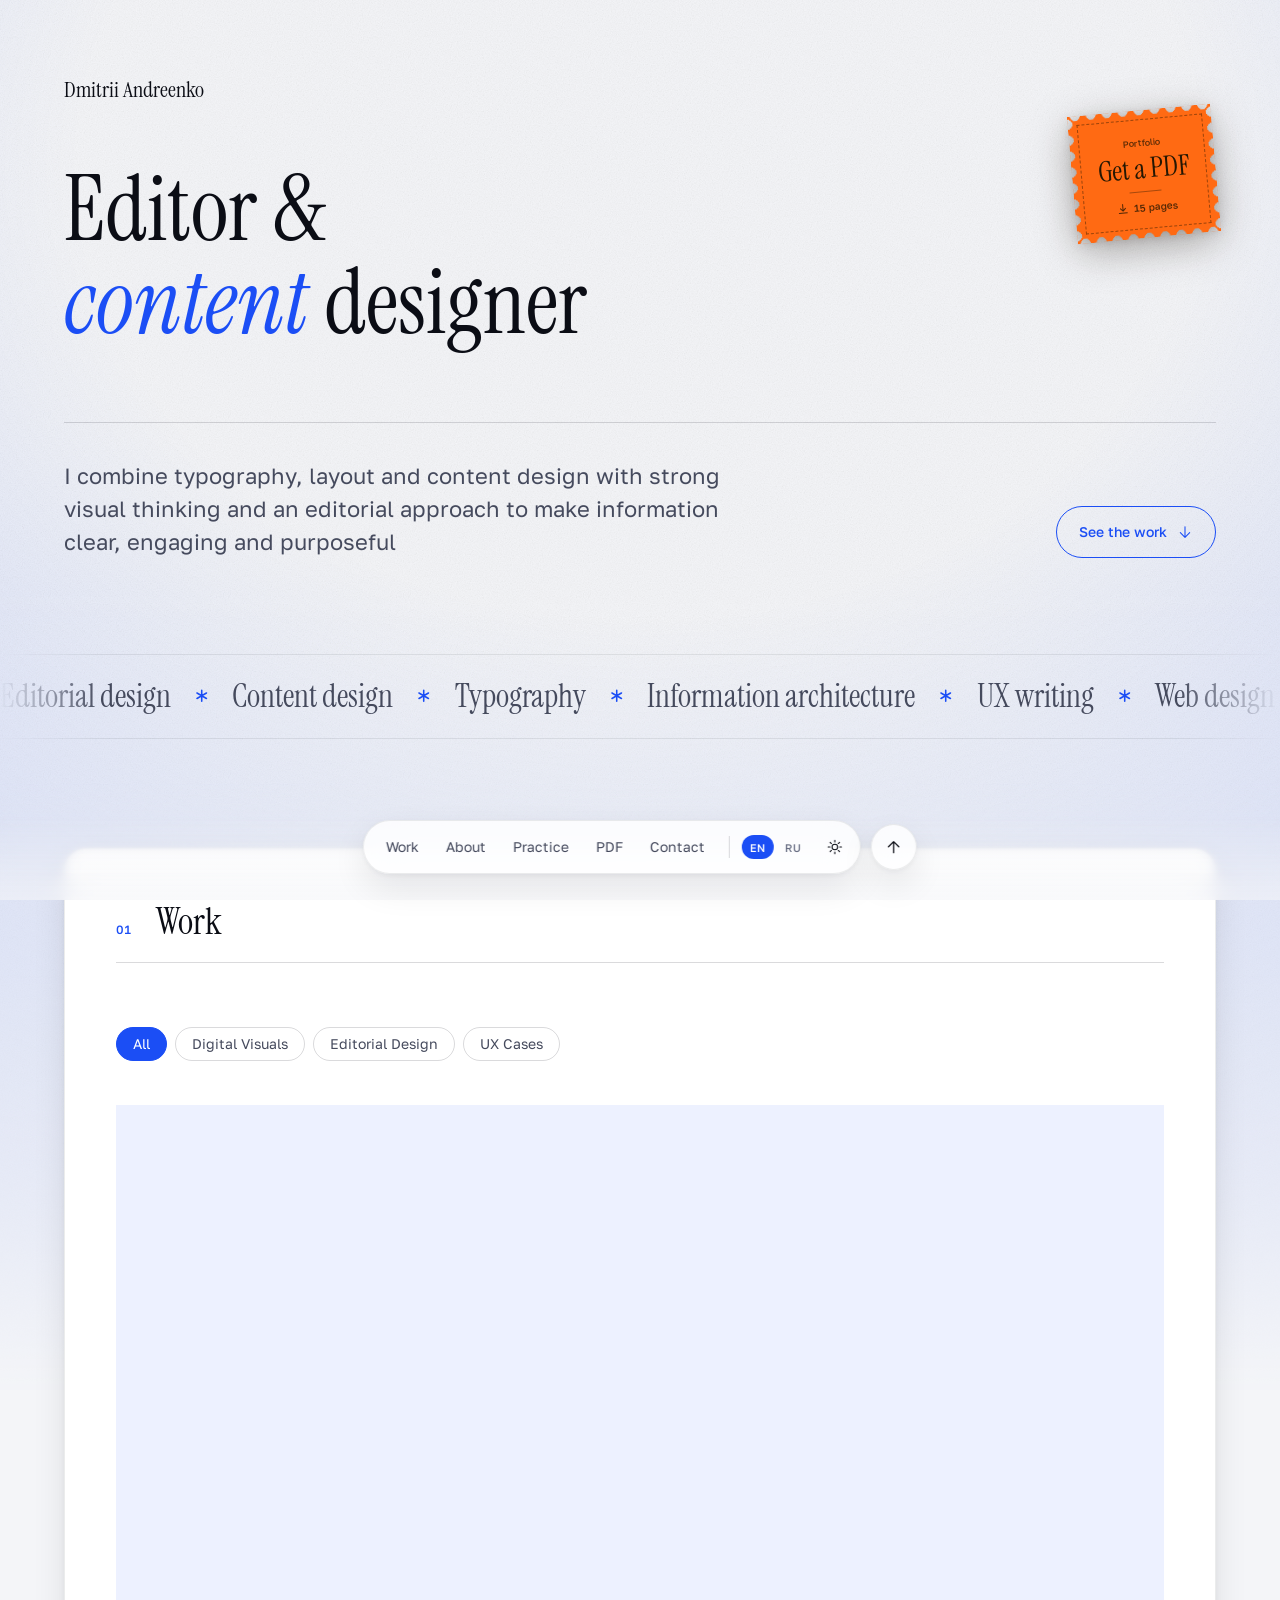
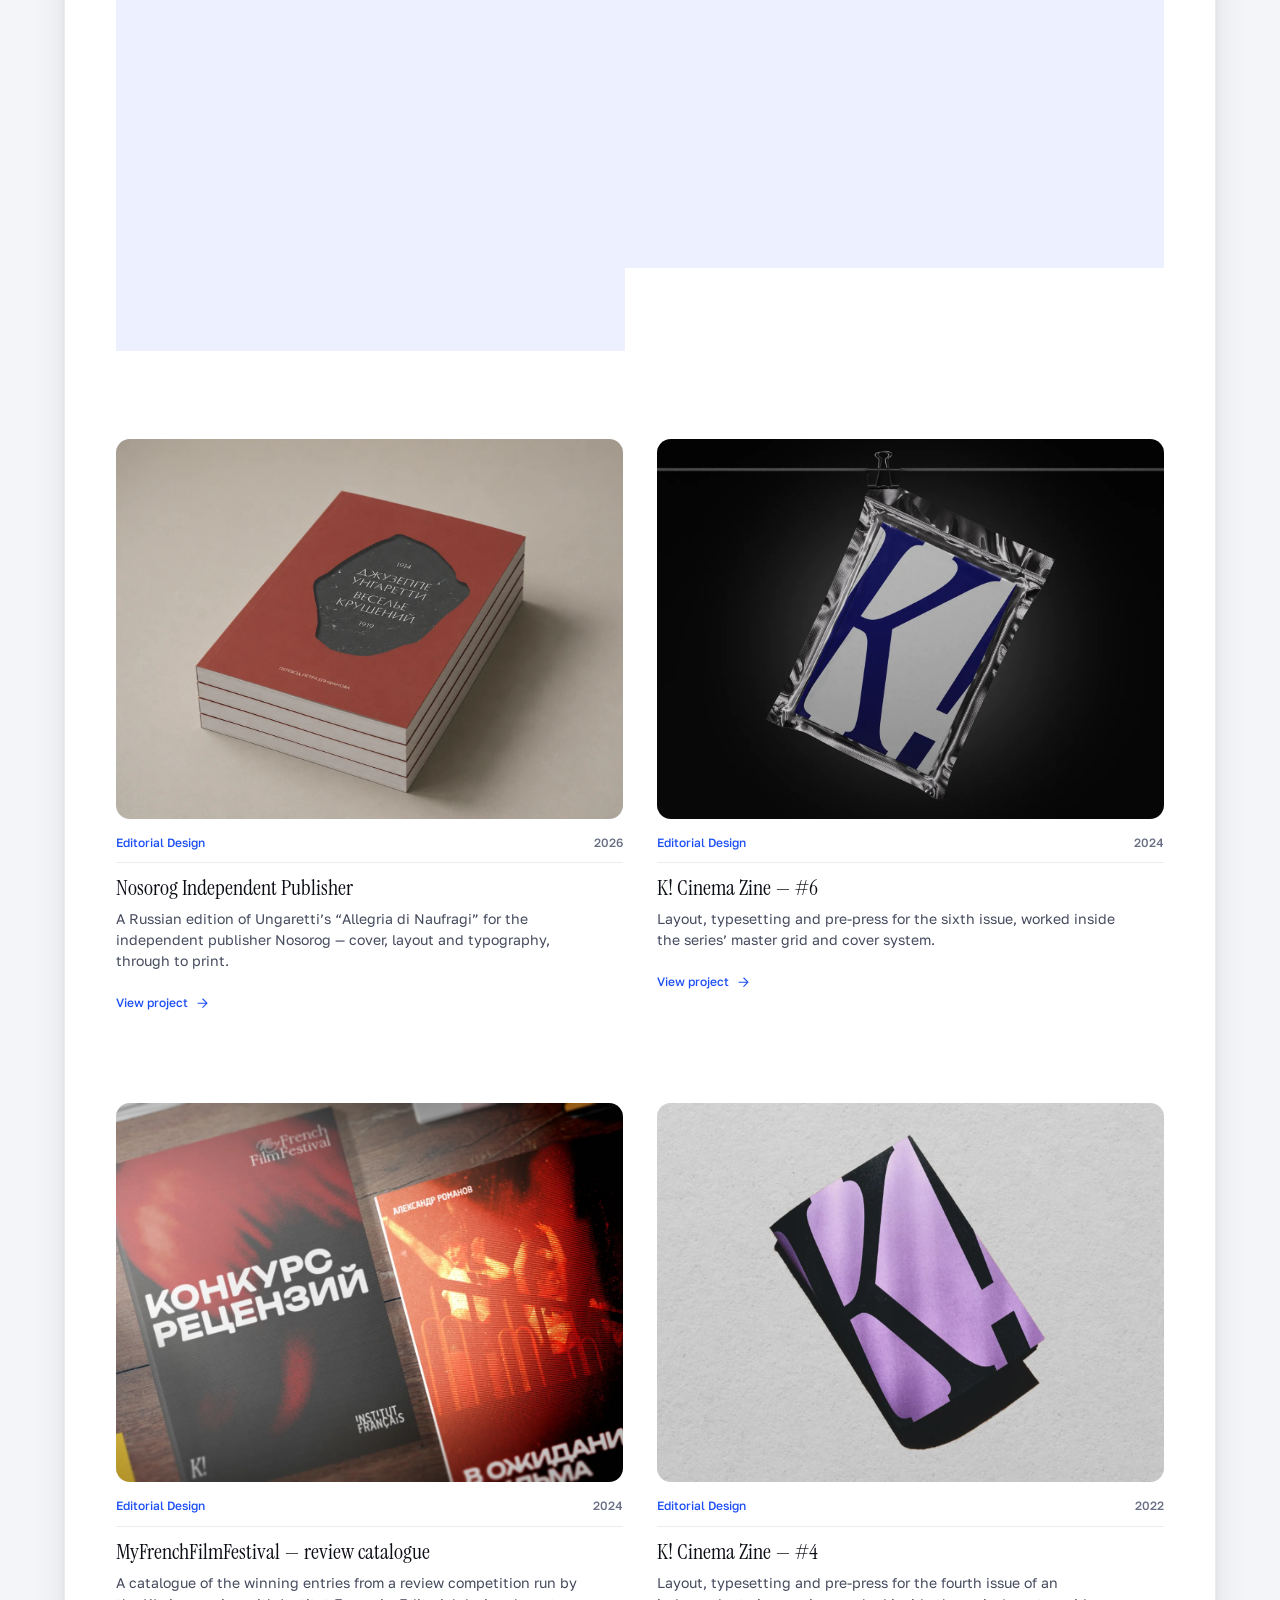
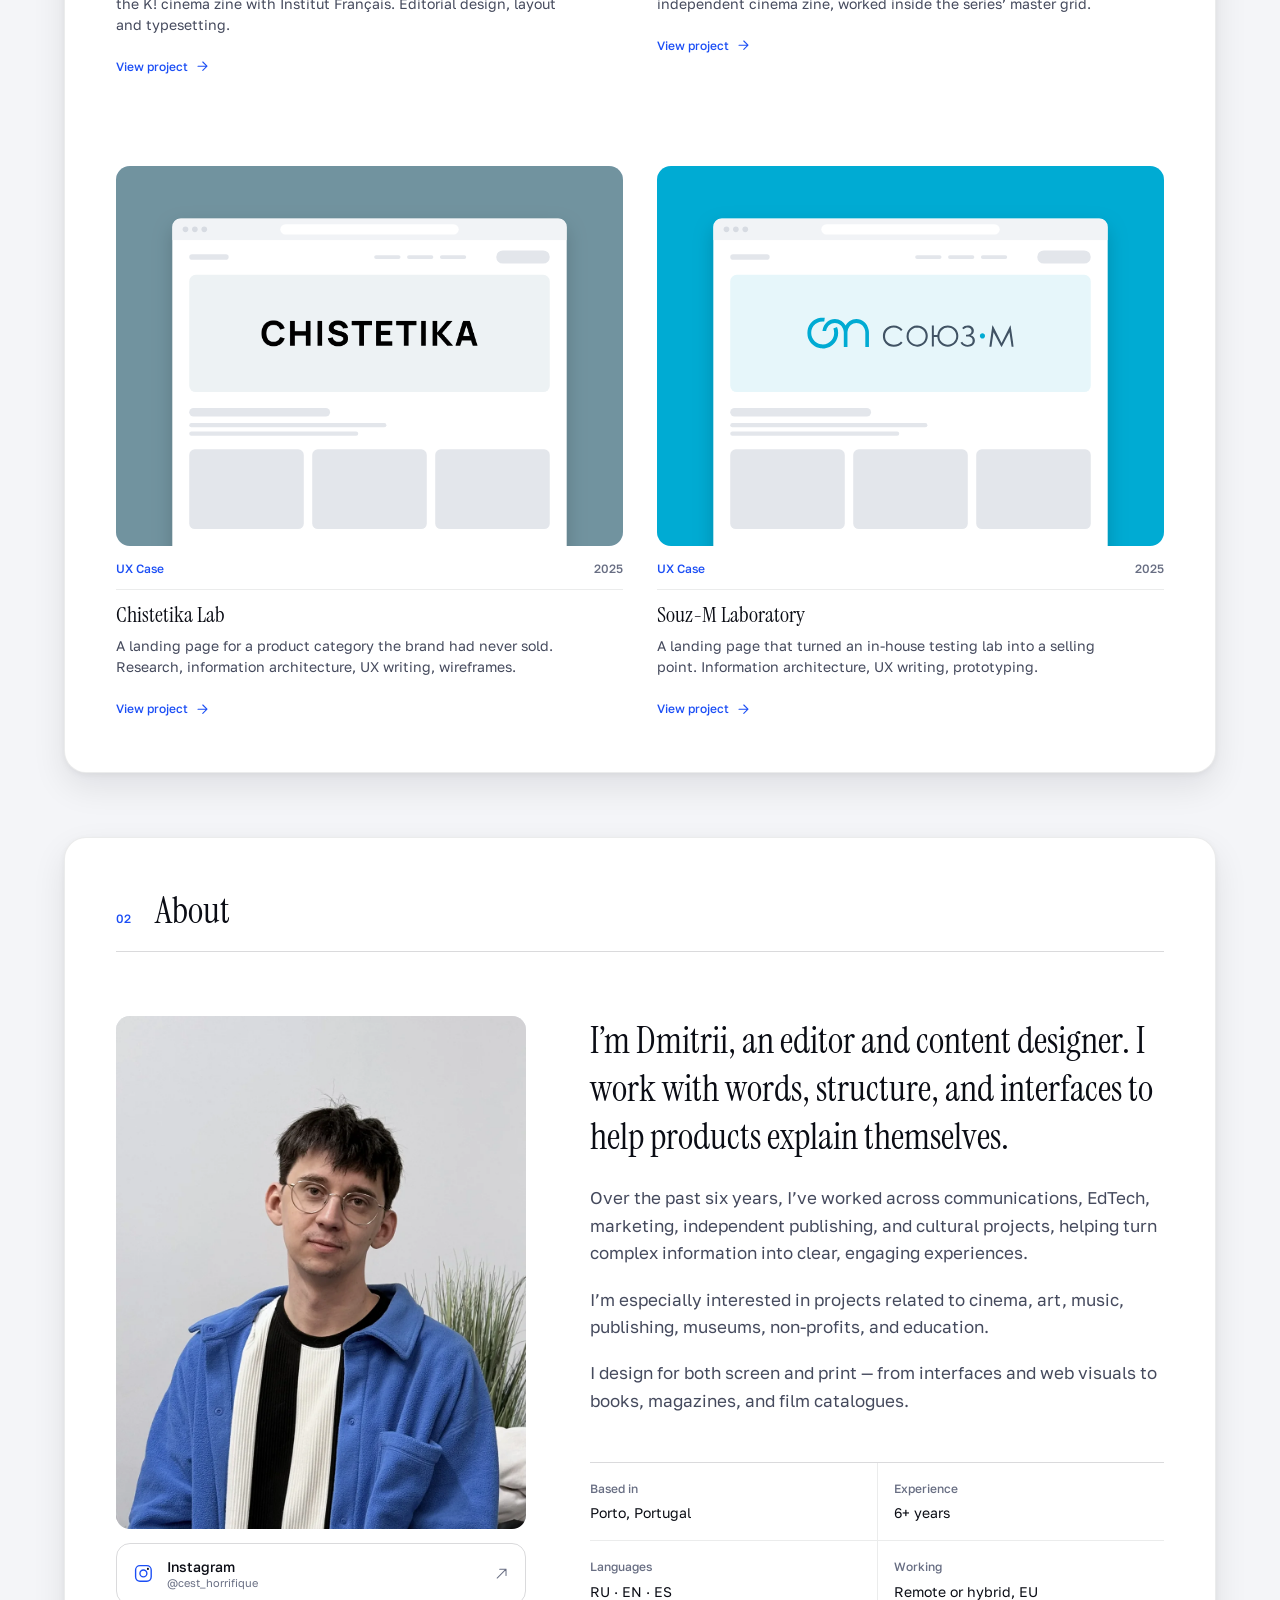
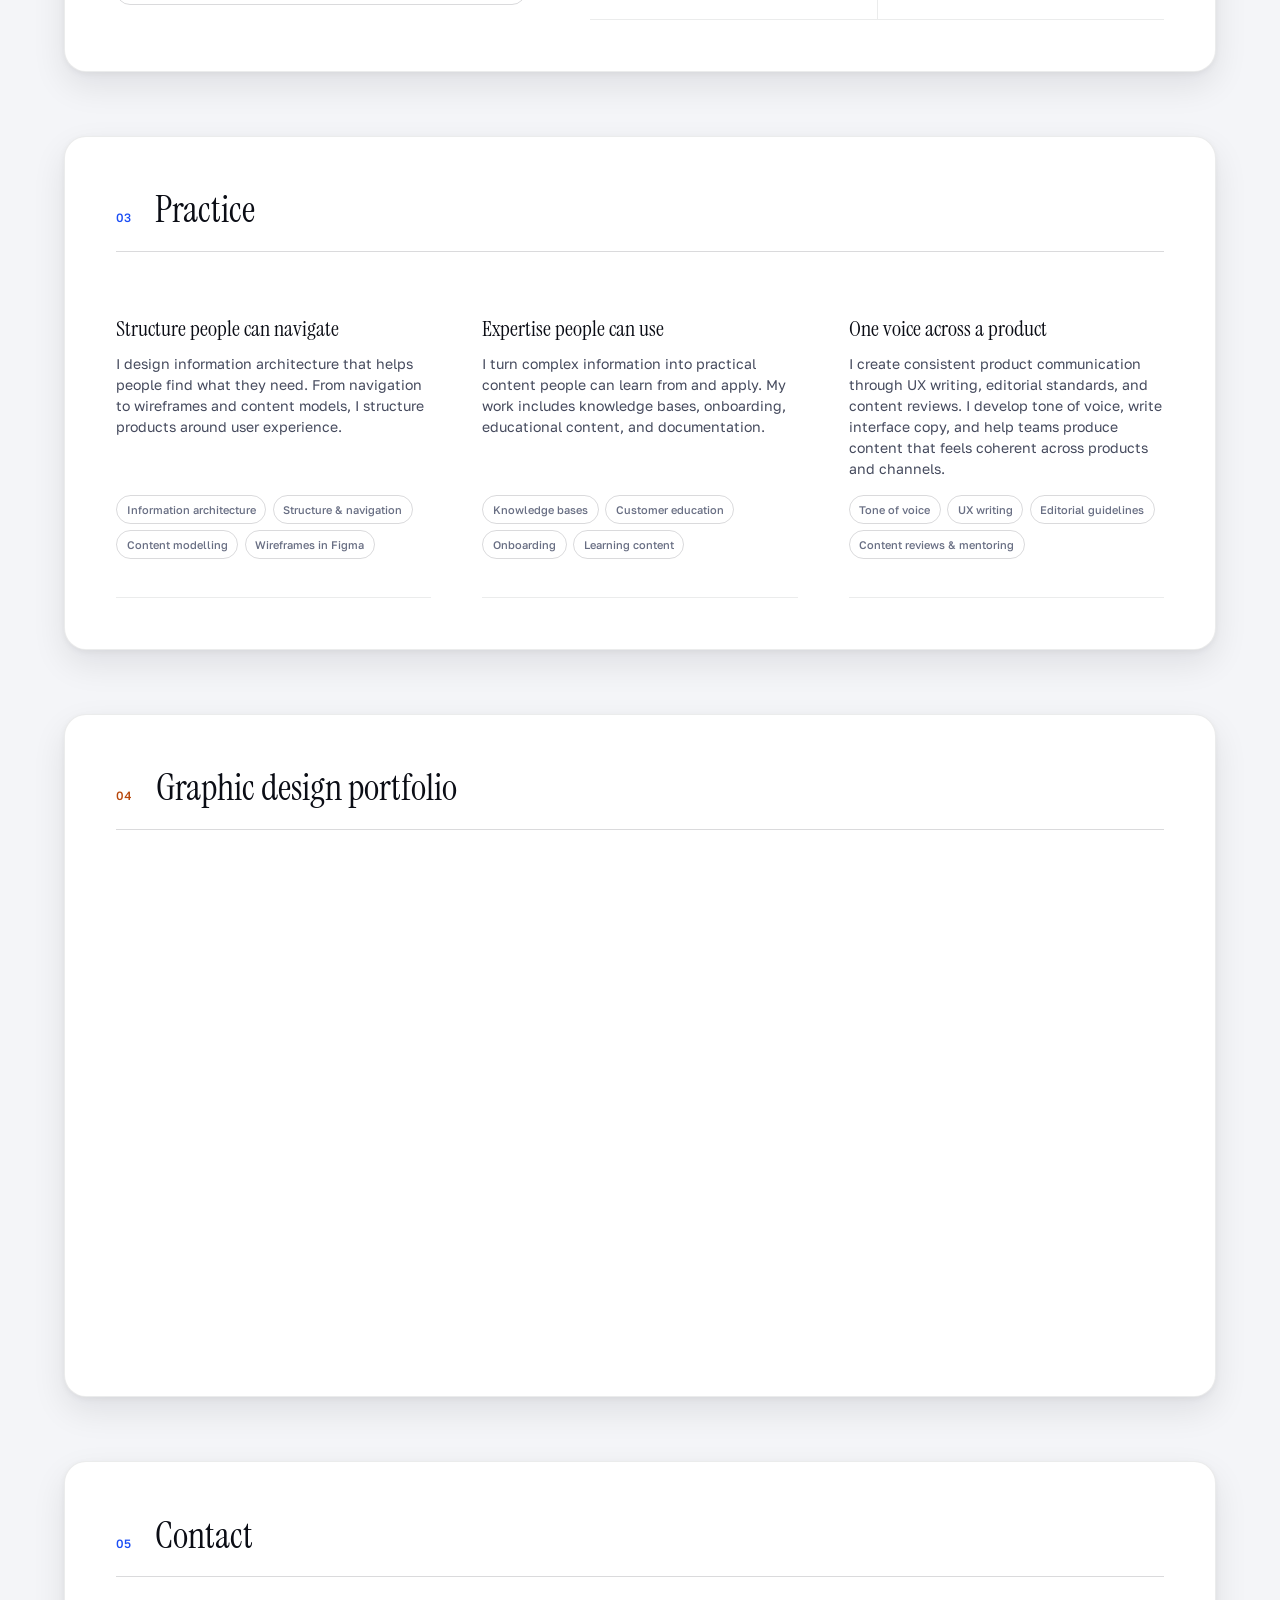
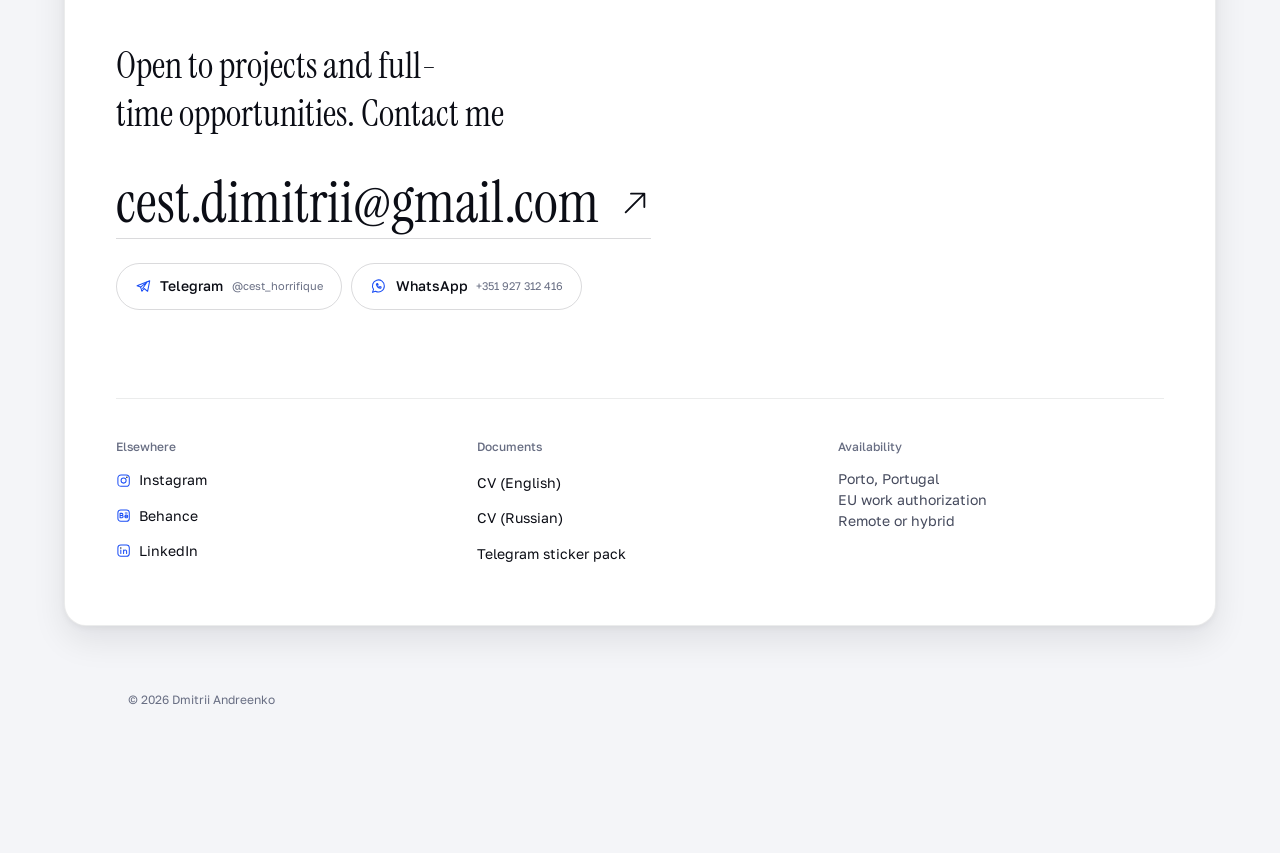
==== commit 81b4079e: "New CVs; browser-window covers with logos for the UX cases" ====
--- a/index.html
+++ b/index.html
@@ -194,14 +194,13 @@
         <a href="case-chistetika.html" class="card__link">
           <div class="card__visual">
             <picture>
-              <source srcset="images/covers/chistetika.webp" type="image/webp">
-              <img src="images/covers/chistetika.jpg" alt="" loading="lazy" decoding="async" width="1080" height="810">
+              <img src="images/covers/chistetika.svg" alt="" loading="lazy" decoding="async" width="1080" height="810">
             </picture>
           </div>
           <div class="card__body">
             <div class="card__meta"><span data-i18n="cat.ux">UX Case</span><span data-i18n="p5.year">2025</span></div>
-            <h3 class="card__title" data-i18n="p5.title">Chistetika.ru</h3>
-            <p class="card__desc" data-i18n="p5.desc">Landing pages, wireframes and UX copy for a B2B interior textile brand — structure, layout and words designed together.</p>
+            <h3 class="card__title" data-i18n="p5.title">Chistetika Lab</h3>
+            <p class="card__desc" data-i18n="p5.desc">A landing page for a product category the brand had never sold. Research, information architecture, UX writing, wireframes.</p>
             <span class="card__more"><span data-i18n="card.more">View project</span><svg viewBox="0 0 24 24" aria-hidden="true"><path d="M5 12h14M13 5l7 7-7 7"/></svg></span>
           </div>
         </a>
@@ -212,14 +211,13 @@
         <a href="case-souzm.html" class="card__link">
           <div class="card__visual">
             <picture>
-              <source srcset="images/covers/souzm.webp" type="image/webp">
-              <img src="images/covers/souzm.jpg" alt="" loading="lazy" decoding="async" width="1080" height="810">
+              <img src="images/covers/souzm.svg" alt="" loading="lazy" decoding="async" width="1080" height="810">
             </picture>
           </div>
           <div class="card__body">
             <div class="card__meta"><span data-i18n="cat.ux">UX Case</span><span data-i18n="p6.year">2025</span></div>
             <h3 class="card__title" data-i18n="p6.title">Souz-M Laboratory</h3>
-            <p class="card__desc" data-i18n="p6.desc">A landing page that turned an in-house testing lab into a selling point — information architecture, UX writing and prototyping.</p>
+            <p class="card__desc" data-i18n="p6.desc">A landing page that turned an in-house testing lab into a selling point. Information architecture, UX writing, prototyping.</p>
             <span class="card__more"><span data-i18n="card.more">View project</span><svg viewBox="0 0 24 24" aria-hidden="true"><path d="M5 12h14M13 5l7 7-7 7"/></svg></span>
           </div>
         </a>
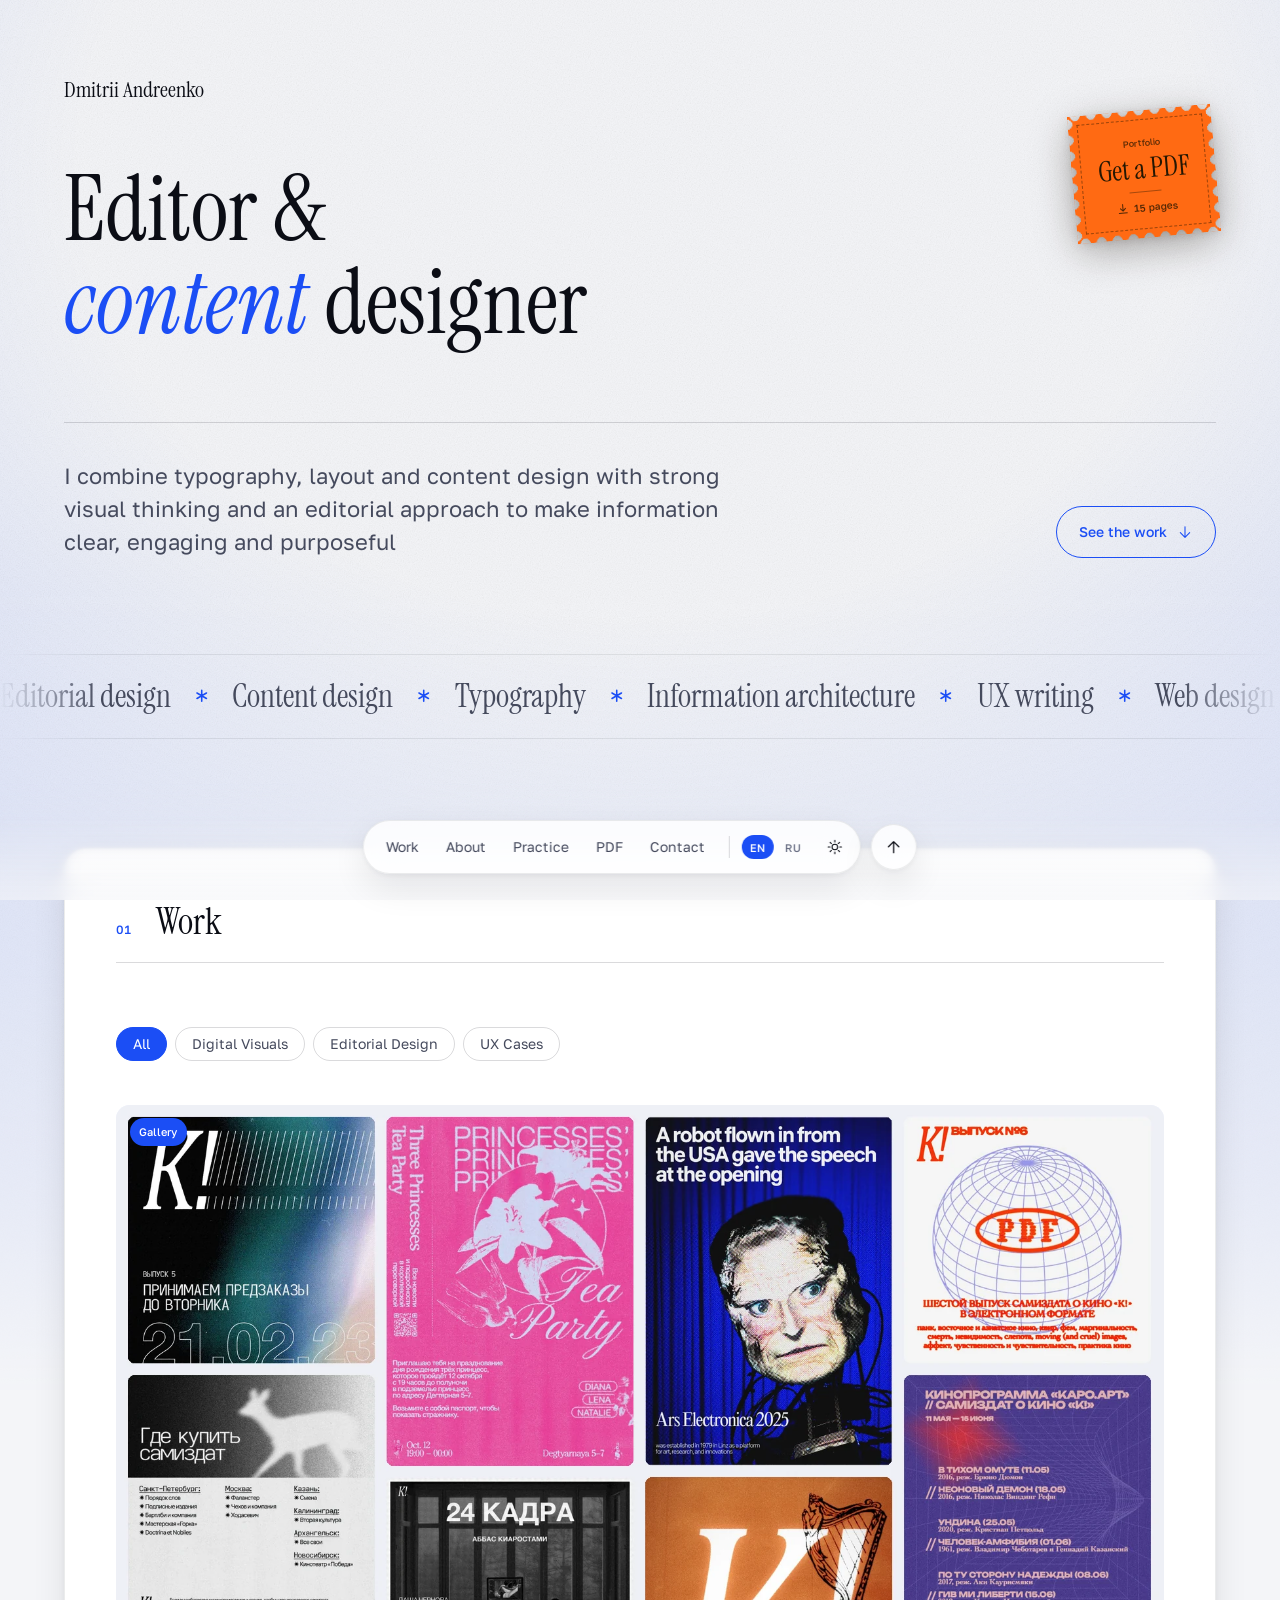
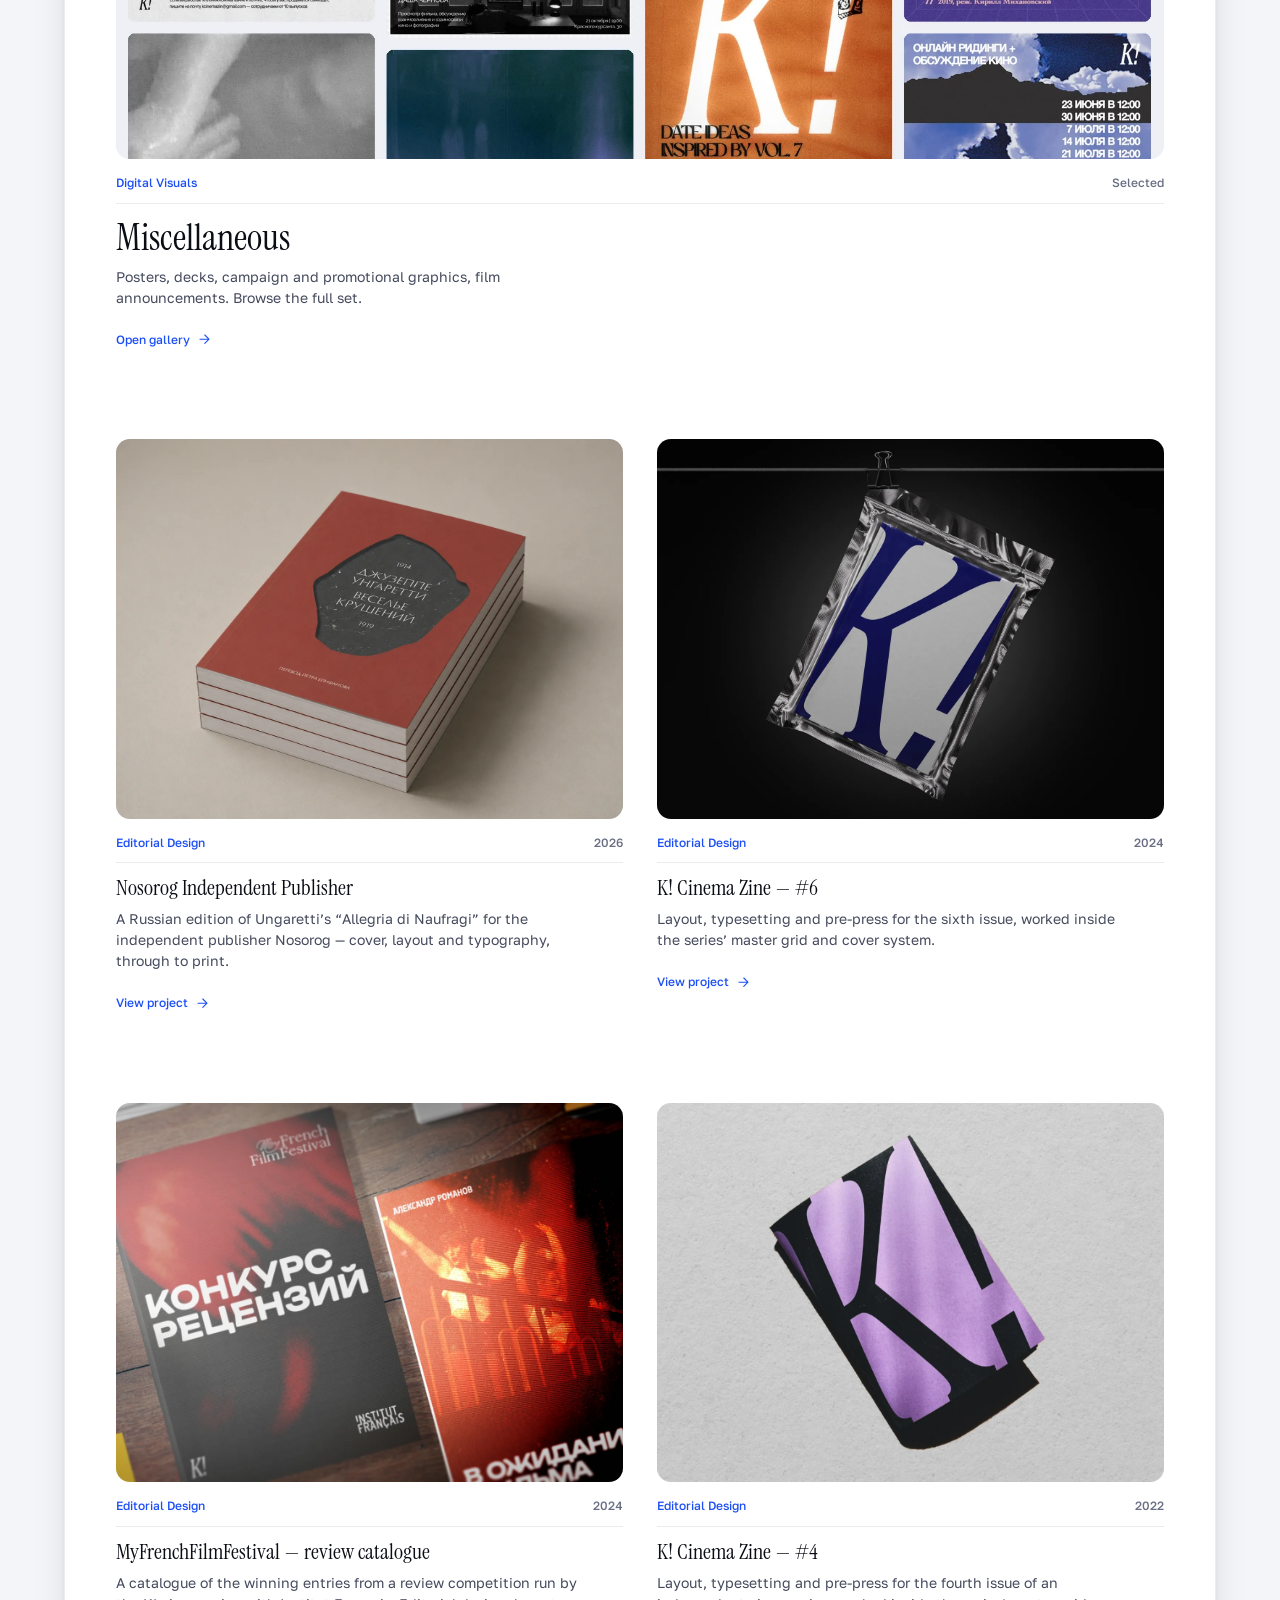
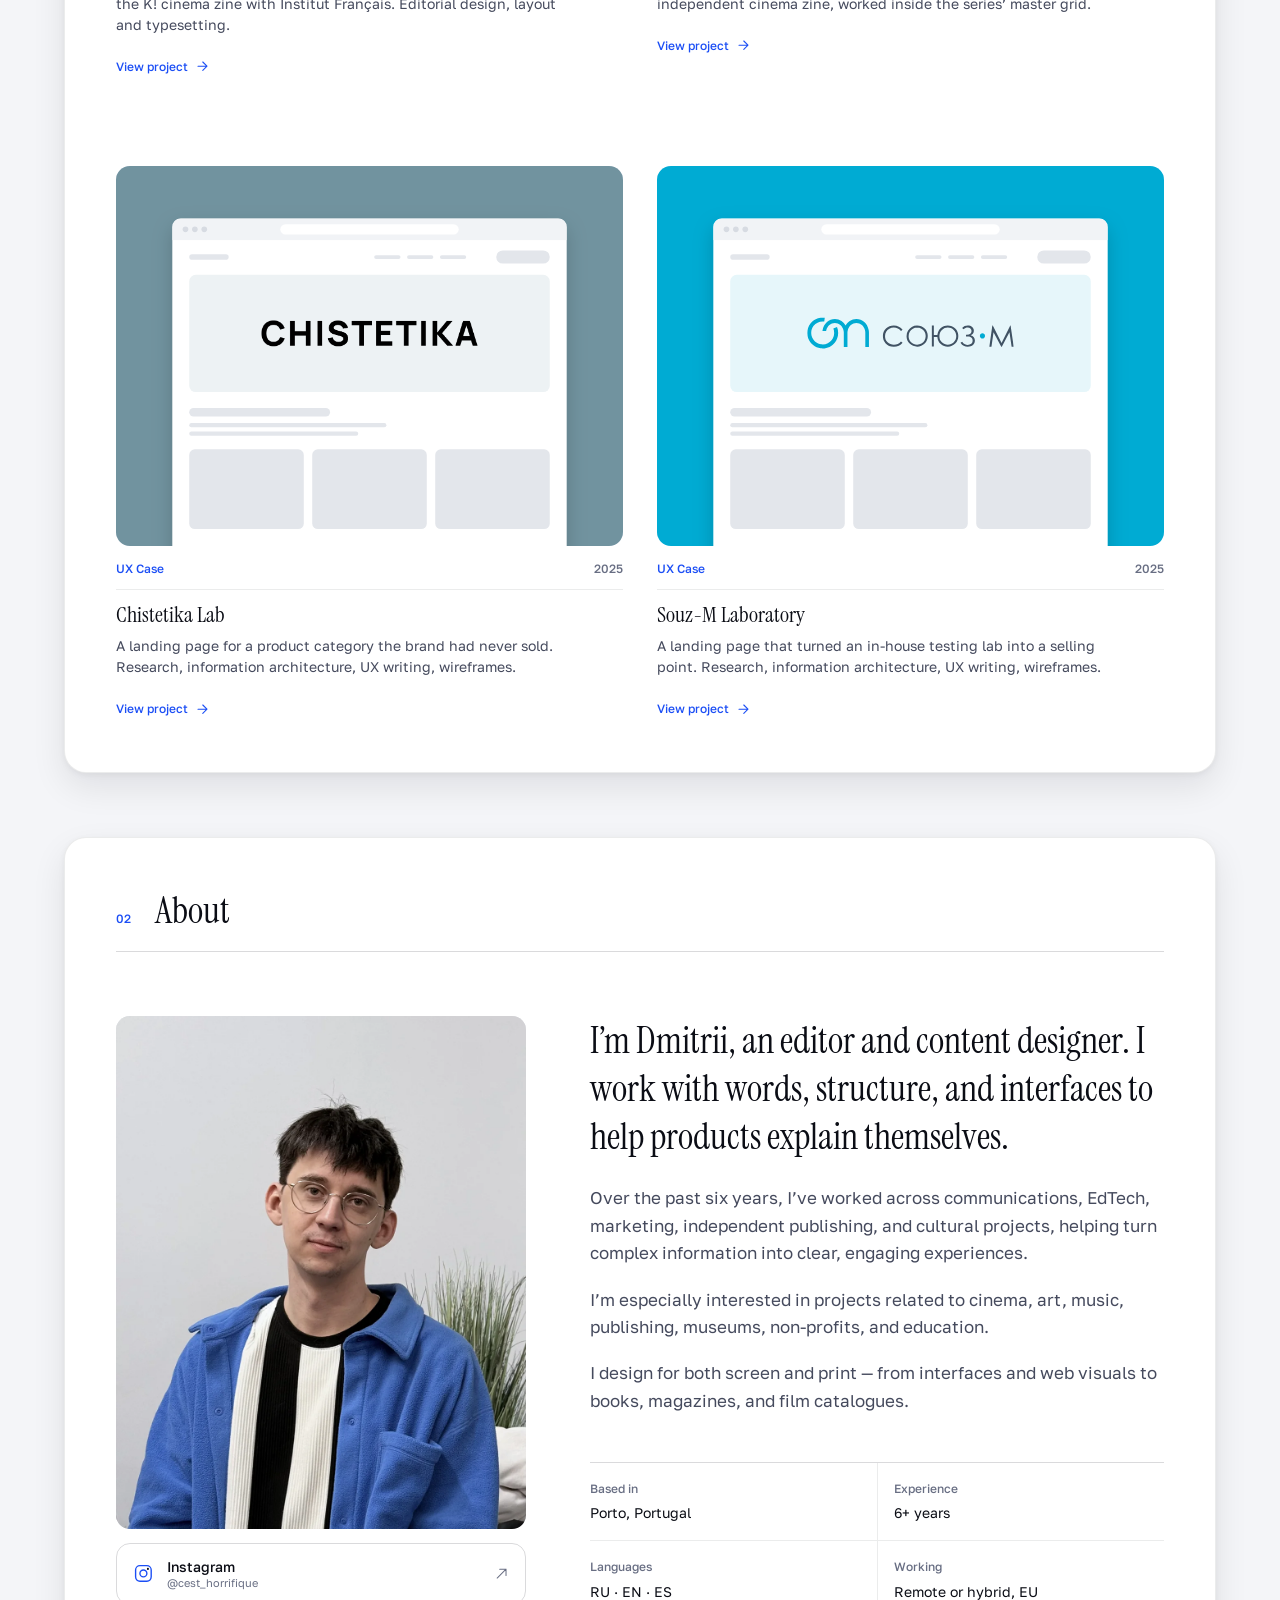
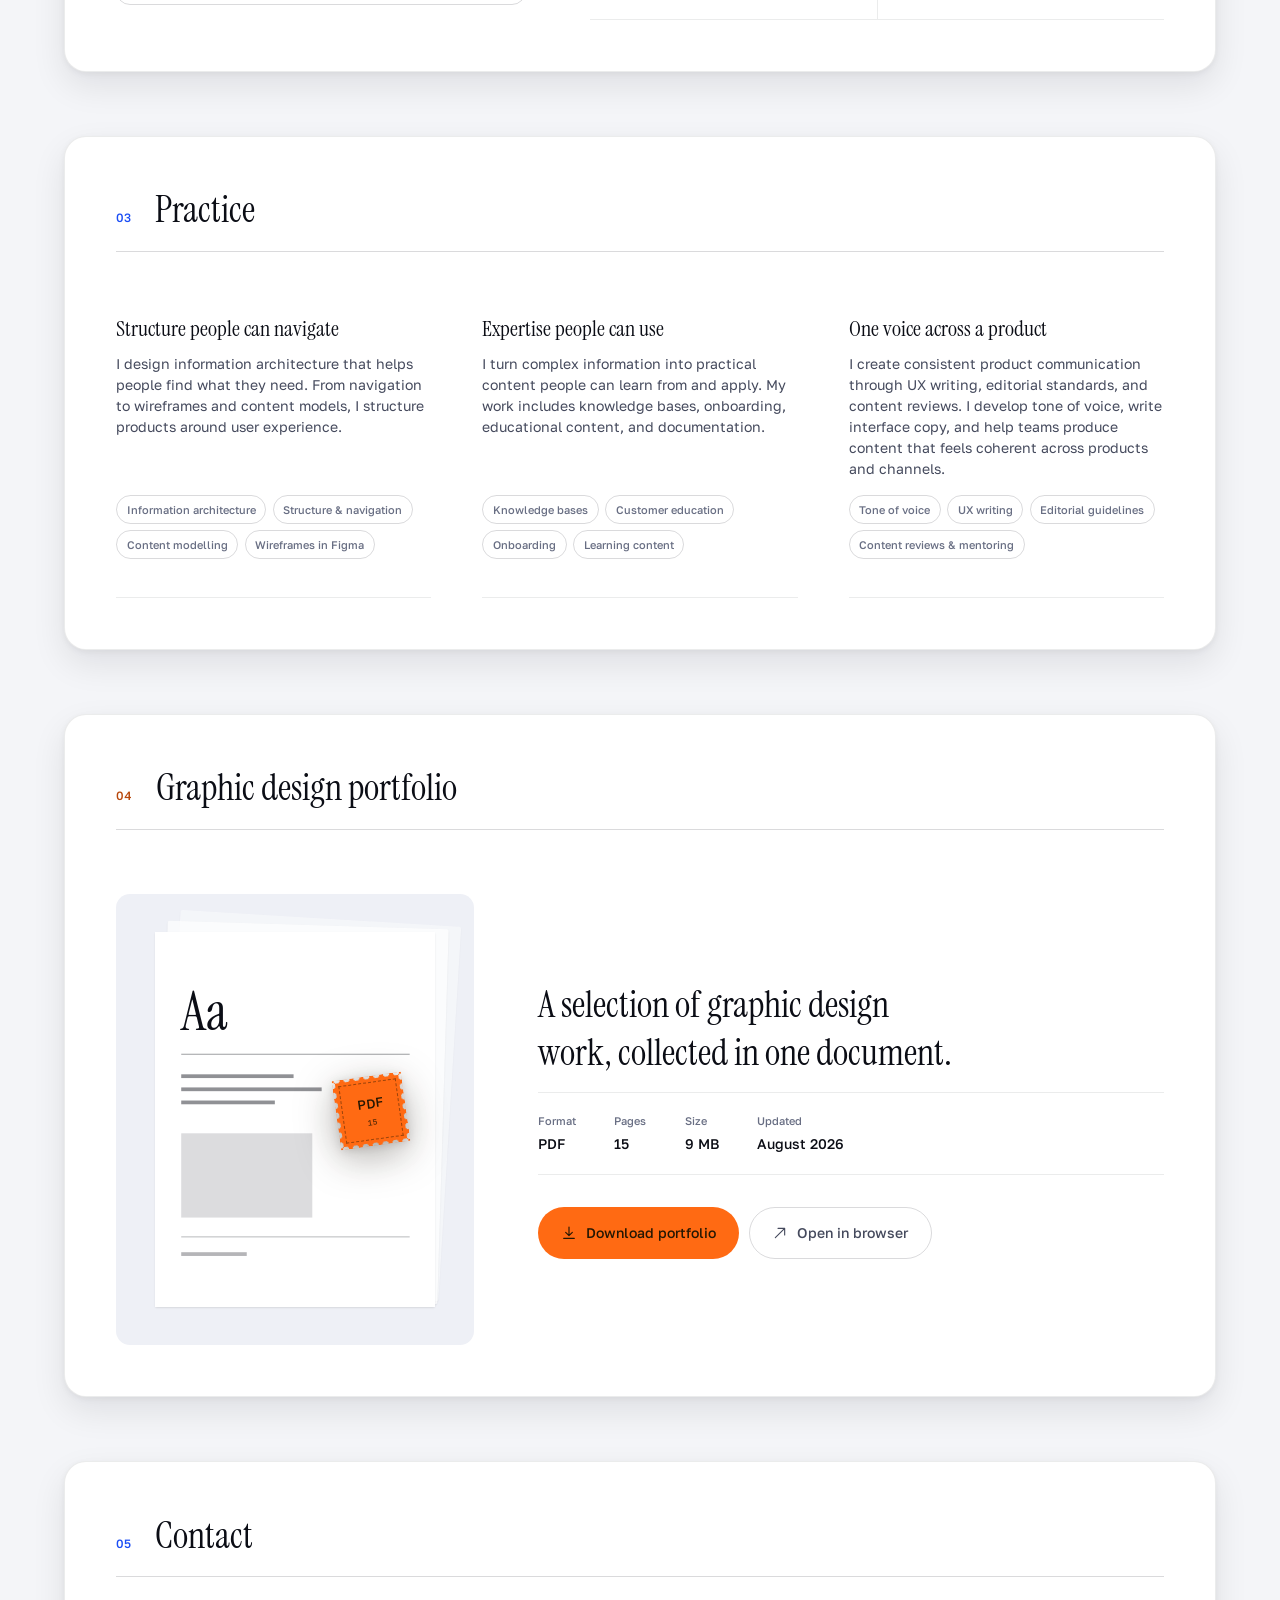
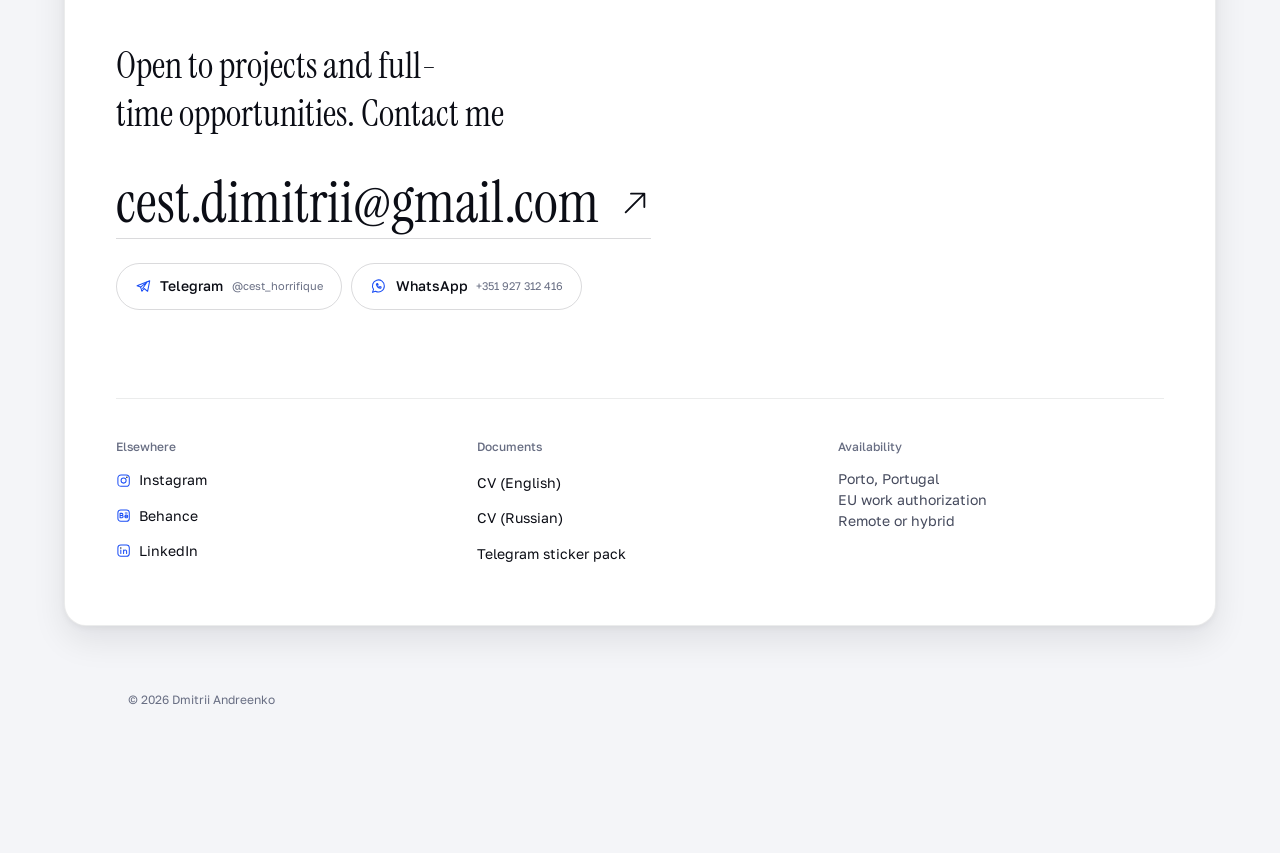
==== commit f78a3a5b: "Same role and team line in both cases" ====
--- a/index.html
+++ b/index.html
@@ -217,7 +217,7 @@
           <div class="card__body">
             <div class="card__meta"><span data-i18n="cat.ux">UX Case</span><span data-i18n="p6.year">2025</span></div>
             <h3 class="card__title" data-i18n="p6.title">Souz-M Laboratory</h3>
-            <p class="card__desc" data-i18n="p6.desc">A landing page that turned an in-house testing lab into a selling point. Information architecture, UX writing, prototyping.</p>
+            <p class="card__desc" data-i18n="p6.desc">A landing page that turned an in-house testing lab into a selling point. Research, information architecture, UX writing, wireframes.</p>
             <span class="card__more"><span data-i18n="card.more">View project</span><svg viewBox="0 0 24 24" aria-hidden="true"><path d="M5 12h14M13 5l7 7-7 7"/></svg></span>
           </div>
         </a>
